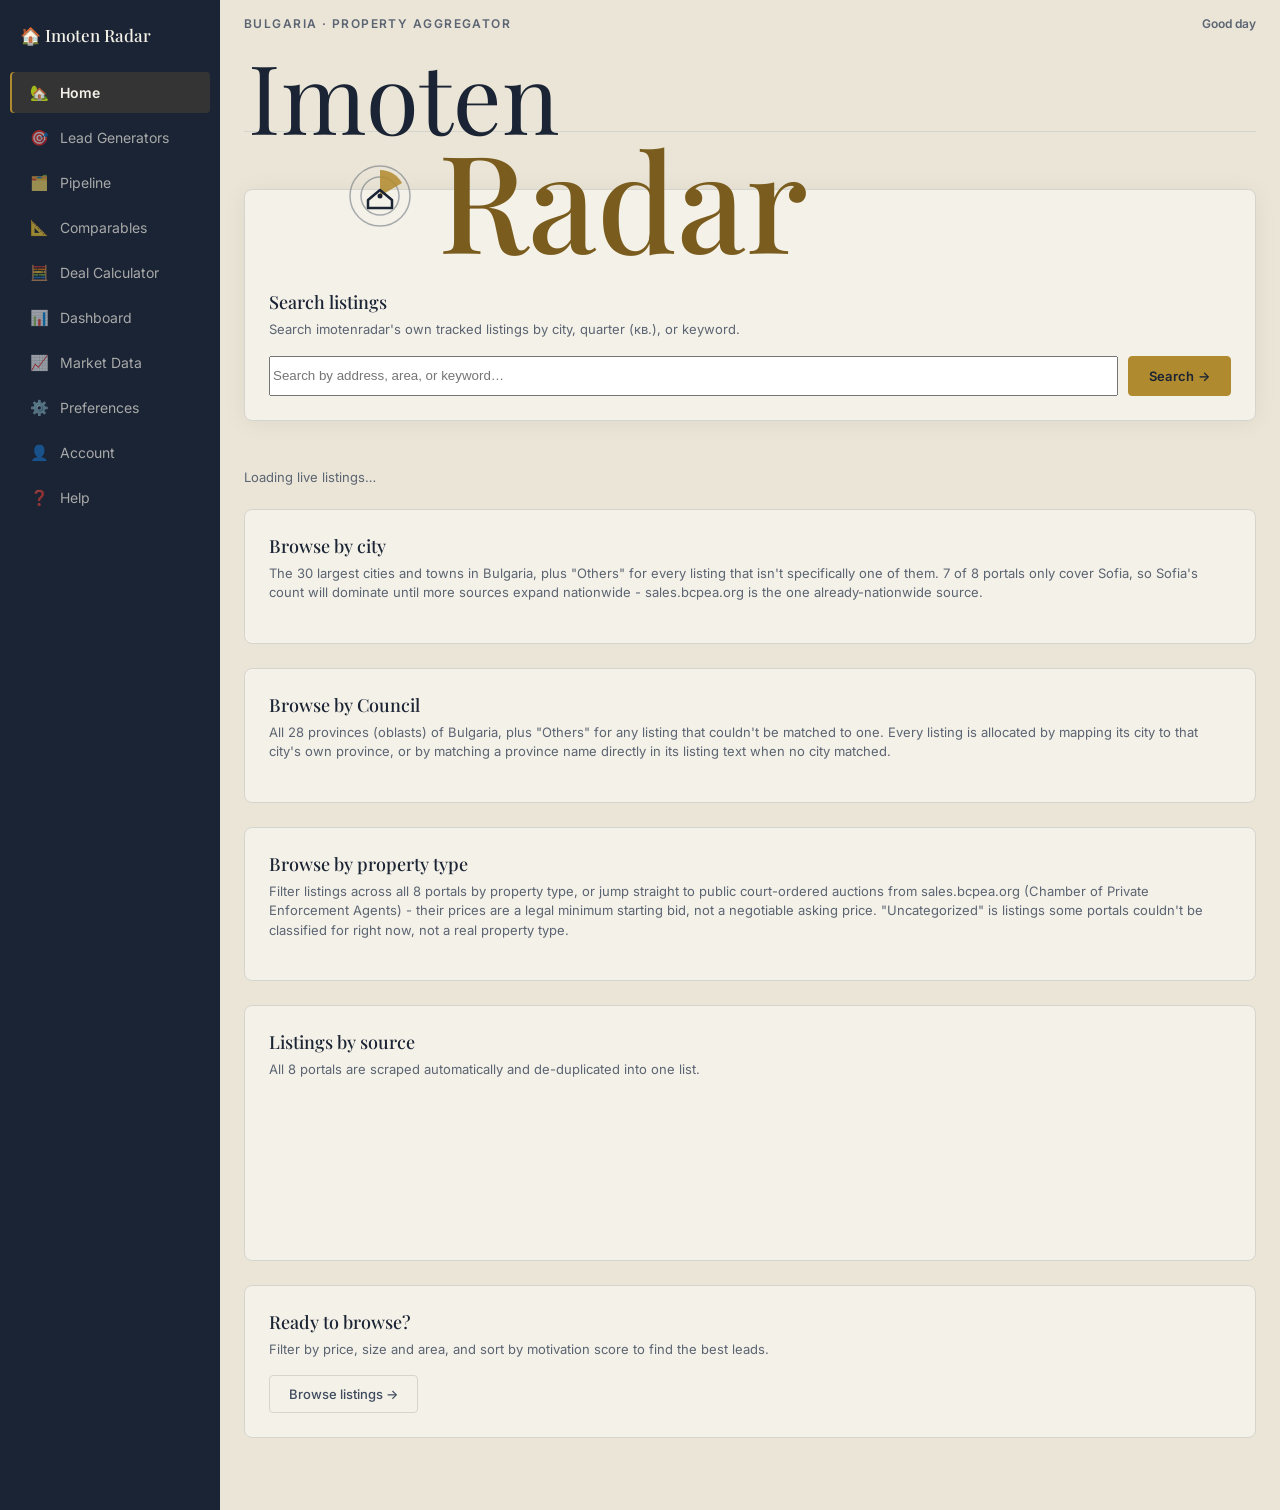
==== index.html @ 542b9d46 "Site build" ====
<!DOCTYPE html>
<html lang="en">
<head>
<meta charset="UTF-8" />
<meta name="viewport" content="width=device-width, initial-scale=1.0" />
<title>Imoten Radar</title>
<script src="https://cdnjs.cloudflare.com/ajax/libs/Chart.js/4.4.0/chart.umd.min.js"></script>
<script src="https://cdn.jsdelivr.net/npm/@supabase/supabase-js@2"></script>
<link rel="stylesheet" href="https://unpkg.com/leaflet@1.9.4/dist/leaflet.css" integrity="sha256-p4NxAoJBhIIN+hmNHrzRCf9tD/miZyoHS5obTRR9BMY=" crossorigin="" />
<script src="https://unpkg.com/leaflet@1.9.4/dist/leaflet.js" integrity="sha256-20nQCchB9co0qIjJZRGuk2/Z9VM+kNiyxNV1lvTlZBo=" crossorigin=""></script>
<link rel="stylesheet" href="https://unpkg.com/leaflet-draw@1.0.4/dist/leaflet.draw.css" />
<script src="https://unpkg.com/leaflet-draw@1.0.4/dist/leaflet.draw.js"></script>
<!-- Leaflet.markercluster (discovery & engagement batch, backlog item -
     national map marker clustering): loaded the same way as Leaflet/
     Leaflet.draw above (a plain CDN script tag, no bundler/npm), the
     existing pattern this codebase already uses for every third-party
     client library. Only the base MarkerCluster.css is pulled in, NOT
     MarkerCluster.Default.css - that stylesheet's default green/yellow/
     orange cluster-size color scale would violate design-guidelines.md's
     one-accent-color rule, so cluster icons are rendered entirely via a
     custom iconCreateFunction (see brassClusterIcon()) styled in brass
     instead, and the base stylesheet is only needed for spiderfy/
     positioning behavior, not any of its color classes. -->
<link rel="stylesheet" href="https://unpkg.com/leaflet.markercluster@1.5.3/dist/MarkerCluster.css" />
<script src="https://unpkg.com/leaflet.markercluster@1.5.3/dist/leaflet.markercluster.js"></script>
<link rel="preconnect" href="https://fonts.googleapis.com" />
<link rel="preconnect" href="https://fonts.gstatic.com" crossorigin />
<!-- Playfair Display (serif, headline/price accent) + Inter (sans, body/UI) -
     see docs/design-guidelines.md section 3. Both ship full Cyrillic glyph
     sets, a hard requirement for a Bulgarian-primary-language site. Loaded
     site-wide (harmless if unused elsewhere yet) but only actually applied
     within the listing detail view for now - see the scoping note on the
     "Listing detail page" CSS block below. -->
<link href="https://fonts.googleapis.com/css2?family=Playfair+Display:wght@400;500&family=Inter:wght@400;500;600&display=swap" rel="stylesheet" />
<!-- App styles are imported by the modules that own them (src/main.ts imports the global base/layout first). -->
  <script type="module" crossorigin src="/_vite/index-fy3JpR0I.js"></script>
  <link rel="stylesheet" crossorigin href="/_vite/index-iu1bSAzO.css">
</head>
<body>

<div class="app">

  <aside class="sidebar" id="appSidebar">
    <div class="sidebar-brand">🏠 Imoten Radar</div>
    <button class="nav-item active" data-section="home"><span class="icon">🏡</span> Home</button>
    <button class="nav-item" data-section="leadgen"><span class="icon">🎯</span> Lead Generators</button>
    <button class="nav-item" data-section="pipeline"><span class="icon">🗂️</span> Pipeline</button>
    <button class="nav-item" data-section="comparables"><span class="icon">📐</span> Comparables</button>
    <button class="nav-item" data-section="dealcalc"><span class="icon">🧮</span> Deal Calculator</button>
    <button class="nav-item" data-section="dashboard"><span class="icon">📊</span> Dashboard</button>
    <button class="nav-item" data-section="market"><span class="icon">📈</span> Market Data</button>
    <button class="nav-item" data-section="preferences"><span class="icon">⚙️</span> Preferences</button>
    <button class="nav-item" data-section="account"><span class="icon">👤</span> Account</button>
    <button class="nav-item" data-section="help"><span class="icon">❓</span> Help</button>
  </aside>
  <div class="sidebar-backdrop" id="sidebarBackdrop"></div>

  <div class="main">
    <header id="siteHeader" class="home-compact">
      <button class="sidebar-toggle" id="sidebarToggle" type="button" aria-label="Open menu" aria-expanded="false" aria-controls="appSidebar">
        <span class="sidebar-toggle-bars">
          <span class="sidebar-toggle-bar"></span>
          <span class="sidebar-toggle-bar"></span>
          <span class="sidebar-toggle-bar"></span>
        </span>
      </button>
      <div class="header-titles">
        <h1 id="greeting">🏠 Imoten Radar</h1>
        <p class="subtitle" id="subtitle">Loading live listings…</p>
      </div>
    </header>

    <div class="container">

      <!-- Home -->
      <section class="page active" id="section-home">
        <!-- "Split & Interlock" hero (docs/backlog.md item 67) - see the
             .home-hero CSS rules above for the full rationale. -->
        <div class="home-hero-top-row">
          <span class="home-hero-eyebrow">Bulgaria &middot; Property Aggregator</span>
          <span class="home-hero-eyebrow home-hero-greeting" id="homeHeroGreeting">Good day</span>
        </div>
        <div class="home-hero">
          <p class="home-hero-line1">Imoten</p>
          <div class="home-hero-sweep-rule"></div>
          <div class="home-hero-line2-row">
            <span class="home-hero-logo">
              <!-- Radar-sweep-plus-roofline logo mark, unchanged from the
                   concept: two concentric sweep rings, a brass sweep-arc
                   wedge, and an ink property-roof notch at center. Literal
                   hex (not var()) since SVG presentation attributes don't
                   reliably resolve CSS custom properties across browsers;
                   #5B6472/#B08A2E/#1B2434 match --taupe/--brass/--ink
                   exactly. -->
              <svg width="72" height="72" viewBox="0 0 72 72" fill="none" xmlns="http://www.w3.org/2000/svg" aria-hidden="true" focusable="false">
                <circle cx="36" cy="36" r="30" stroke="#5B6472" stroke-width="1.5" opacity="0.5" />
                <circle cx="36" cy="36" r="19" stroke="#5B6472" stroke-width="1.5" opacity="0.5" />
                <path d="M36 36 L36 10 A26 26 0 0 1 58 23 Z" fill="#B08A2E" opacity="0.85" />
                <path d="M24 40 L36 30 L48 40 L48 48 L24 48 Z" fill="none" stroke="#1B2434" stroke-width="2.5" stroke-linejoin="round" />
                <circle cx="36" cy="36" r="2.5" fill="#1B2434" />
              </svg>
            </span>
            <p class="home-hero-line2">Radar</p>
          </div>
        </div>
        <div class="card home-hero-search-card">
          <h2>Search listings</h2>
          <p class="card-sub">Search imotenradar's own tracked listings by city, quarter (кв.), or keyword.</p>
          <div class="home-search-row">
            <input type="text" id="homeSearchQuery" placeholder="Search by address, area, or keyword…" />
            <button class="cta-btn" id="homeSearchBtn">Search →</button>
          </div>
        </div>
        <div class="stat-row" id="homeStats"></div>
        <p class="home-hero-subtitle" id="homeHeroSubtitle">Loading live listings…</p>
        <div class="card" id="recentlyViewedCard" style="display:none;">
          <h2>Recently viewed</h2>
          <p class="card-sub">Jump back into a listing you already looked at, without re-searching.</p>
          <div class="recently-viewed-strip" id="recentlyViewedStrip"></div>
        </div>
        <div class="card">
          <h2>Browse by city</h2>
          <p class="card-sub">The 30 largest cities and towns in Bulgaria, plus "Others" for every listing that isn't specifically one of them. 7 of 8 portals only cover Sofia, so Sofia's count will dominate until more sources expand nationwide - sales.bcpea.org is the one already-nationwide source.</p>
          <div class="city-photo-grid" id="cityTabRow"></div>
        </div>
        <div class="card">
          <h2>Browse by Council</h2>
          <p class="card-sub">All 28 provinces (oblasts) of Bulgaria, plus "Others" for any listing that couldn't be matched to one. Every listing is allocated by mapping its city to that city's own province, or by matching a province name directly in its listing text when no city matched.</p>
          <div class="city-photo-grid" id="oblastTabRow"></div>
        </div>
        <div class="card">
          <h2>Browse by property type</h2>
          <p class="card-sub">Filter listings across all 8 portals by property type, or jump straight to public court-ordered auctions from sales.bcpea.org (Chamber of Private Enforcement Agents) - their prices are a legal minimum starting bid, not a negotiable asking price. "Uncategorized" is listings some portals couldn't be classified for right now, not a real property type.</p>
          <div class="type-filter-grid" id="typeFilterGrid"></div>
        </div>
        <div class="card">
          <h2>Listings by source</h2>
          <p class="card-sub">All 8 portals are scraped automatically and de-duplicated into one list.</p>
          <div id="homeChartWrap"><canvas id="homeChart"></canvas></div>
          <div class="portal-chip-row" id="portalList"></div>
        </div>
        <div class="card">
          <h2>Ready to browse?</h2>
          <p class="card-sub">Filter by price, size and area, and sort by motivation score to find the best leads.</p>
          <button class="cta-btn-secondary" id="goToLeadsBtn">Browse listings →</button>
        </div>
      </section>

      <!-- Lead Generators gallery -->
      <section class="page" id="section-leadgen">
        <div class="leadgen-toolbar">
          <p class="leadgen-count" id="leadgenCount"></p>
          <div class="leadgen-toolbar-controls">
            <div class="leadgen-saletype-tabs" id="leadgenSaleTypeTabs">
              <button type="button" class="leadgen-saletype-tab-btn active" data-saletype="all">All</button>
              <button type="button" class="leadgen-saletype-tab-btn" data-saletype="sale">For Sale</button>
              <button type="button" class="leadgen-saletype-tab-btn" data-saletype="rent">To Rent</button>
              <button type="button" class="leadgen-saletype-tab-btn" data-saletype="both">For Sale &amp; To Rent</button>
            </div>
            <select id="leadgenSortBy">
              <option value="matches-desc">Sort: Most matches</option>
              <option value="new-desc">Sort: Most new leads</option>
              <option value="created-desc">Sort: Recently created</option>
              <option value="name-asc">Sort: Name A-Z</option>
            </select>
          </div>
        </div>
        <div class="leadgen-grid" id="leadgenGrid"></div>
      </section>

      <!-- Lead Generator results (browse-all or a specific generator's leads) -->
      <section class="page" id="section-leads">
        <div class="leadgen-banner" id="leadgenBanner" style="display:none;">
          <span>Showing leads for <strong id="leadgenBannerName"></strong><span id="leadgenBannerExtra"></span></span>
          <button id="leadgenBannerClearBtn">✕ Clear, show all listings</button>
        </div>
        <div class="leadgen-banner" id="typeFilterBanner" style="display:none;">
          <span>Showing <strong id="typeFilterBannerName"></strong></span>
          <button id="typeFilterBannerClearBtn">✕ Clear, show all listings</button>
        </div>
        <div class="leadgen-banner" id="cityFilterBanner" style="display:none;">
          <span>Showing <strong id="cityFilterBannerName"></strong></span>
          <button id="cityFilterBannerClearBtn">✕ Clear, show all listings</button>
        </div>
        <div class="leadgen-banner" id="oblastFilterBanner" style="display:none;">
          <span>Showing <strong id="oblastFilterBannerName"></strong></span>
          <button id="oblastFilterBannerClearBtn">✕ Clear, show all listings</button>
        </div>
        <!-- Sentinel for initLeadsFilterToggle()'s IntersectionObserver -
             see that function's own comment for why this replaced a plain
             getBoundingClientRect().top<=0 scroll check. Zero-height, purely
             a scroll-position marker, not a layout element. -->
        <div id="leadsFilterStickySentinel" style="height:1px;"></div>
        <div class="card leads-filter-card" id="leadsFilterCard">
          <a href="#" id="backToLeadgenLink" style="display:block; margin-bottom:12px; font-size:13px; color:var(--brass-deep); text-decoration:none;">← Back to Lead Generators</a>
          <div class="leads-filter-header">
            <div class="search-row">
              <input type="text" id="searchQuery" placeholder="Search by address, area, or keyword…" />
            </div>
            <!-- Sticky filter bar (docs/backlog.md item 49) - once this card
                 pins to the top of the viewport on scroll (see the
                 position:sticky rule below), the full 10-field grid would
                 otherwise dominate the screen, especially at phone widths.
                 This toggle collapses it to just the search box + this
                 button - a "condensed version" of the same panel, not a
                 second copy of it, so every field keeps its live value
                 either way (collapsing only hides #leadsFiltersPanel, never
                 clears or duplicates its inputs). Always starts fully
                 expanded on load, regardless of viewport width - it only
                 condenses once scroll makes the card stick to the top of
                 the viewport (and re-expands once it un-sticks); see the
                 initLeadsFilterToggle() call near the other init code. -->
            <button type="button" class="leads-filter-toggle" id="leadsFilterToggle" aria-expanded="true" aria-controls="leadsFiltersPanel">
              <span>Filters</span>
              <span class="leads-filter-toggle-count" id="leadsFilterActiveCount" style="display:none;"></span>
              <span class="leads-filter-toggle-chevron">▾</span>
            </button>
          </div>
          <div class="filters" id="leadsFiltersPanel">
            <div>
              <label>Min price (€)</label>
              <input type="number" id="minPrice" placeholder="0" />
            </div>
            <div>
              <label>Max price (€)</label>
              <input type="number" id="maxPrice" placeholder="No limit" />
            </div>
            <div>
              <label>Min size (m²)</label>
              <input type="number" id="minSqm" placeholder="0" />
            </div>
            <div>
              <label>Max size (m²)</label>
              <input type="number" id="maxSqm" placeholder="No limit" />
            </div>
            <div>
              <label>City</label>
              <select id="cityFilter"><option value="">All cities</option></select>
            </div>
            <div>
              <label id="areaFilterLabel">Area</label>
              <div id="areaFilter"></div>
            </div>
            <div>
              <label>Rooms</label>
              <select id="roomsFilter">
                <option value="">Any</option>
                <option value="1">1 (studio)</option>
                <option value="2">2</option>
                <option value="3">3</option>
                <option value="4">4</option>
                <option value="5">5+</option>
                <option value="2+">2 or more</option>
                <option value="3+">3 or more</option>
                <option value="4+">4 or more</option>
              </select>
            </div>
            <div>
              <label>Min days on market</label>
              <input type="number" id="minDaysOnMarket" placeholder="0" />
            </div>
            <div>
              <label>Min times reduced</label>
              <input type="number" id="minTimesReduced" placeholder="0" />
            </div>
            <div>
              <label>Status</label>
              <label class="filter-checkbox-row">
                <input type="checkbox" id="excludeSold" checked style="width:auto;" />
                Exclude sold
              </label>
            </div>
            <div>
              <label>Sort by</label>
              <select id="sortBy">
                <option value="price-asc">Price (low to high)</option>
                <option value="price-desc">Price (high to low)</option>
                <option value="size-desc">Size (large to small)</option>
                <option value="size-asc">Size (small to large)</option>
                <option value="persqm-asc">Price/m² (low to high)</option>
                <option value="reduction-desc">Biggest price cut</option>
                <option value="recent-drop-desc">Most recently reduced</option>
                <option value="drops-desc">Most price drops</option>
                <option value="vsavg-asc">Most below area average</option>
                <option value="score-desc">Motivation score</option>
                <!-- Formerly a standalone "Only with photos" checkbox cell -
                     per explicit user request (asked twice), folded into
                     Sort By instead of living as a separate filter. Chosen
                     value is appended last, not inserted earlier in the
                     list, so the <select>'s implicit default (the first
                     option, "price-asc") is unchanged for everyone who
                     never touches this field. -->
                <option value="photos-first">Only listings with photos</option>
              </select>
            </div>
          </div>
          <!-- Saved filter presets (discovery & engagement batch) - a
               lighter-weight sibling to Lead Generators: no alert/tracking
               config, just "save this exact filter combination under a
               name, reload it with one click." Deliberately its own row,
               its own localStorage key (filterPresets), and no shared UI
               with the Lead Generator gallery/modal above, so the two
               features stay clearly distinct rather than looking like two
               entry points into the same thing. -->
          <div class="filter-presets" id="filterPresetsBar">
            <div class="filter-presets-row">
              <span class="filter-presets-label">Saved filters</span>
              <div class="filter-presets-list" id="filterPresetsList"></div>
              <button type="button" class="filter-presets-save-btn" id="savePresetBtn">＋ Save current filters</button>
            </div>
            <div class="filter-presets-form" id="filterPresetsForm" style="display:none;">
              <input type="text" id="filterPresetNameInput" placeholder="Name this filter combination…" maxlength="60" />
              <button type="button" class="filter-presets-confirm-btn" id="filterPresetConfirmBtn">Save</button>
              <button type="button" class="filter-presets-cancel-btn" id="filterPresetCancelBtn">Cancel</button>
            </div>
          </div>
          <div class="leads-toolbar">
            <span class="leads-toolbar-note" id="exportCsvNote"></span>
            <button class="detail-secondary-btn" id="exportCsvBtn" type="button" title="Downloads the currently filtered and sorted listings as a CSV file">⬇ Export CSV</button>
          </div>
        </div>

        <p class="count" id="count"></p>
        <p class="count-caveat" id="countCaveat" style="display:none;"></p>
        <div class="pagination" id="paginationTop" style="display:none;"></div>
        <div class="grid" id="grid"></div>
        <div class="empty" id="empty" style="display:none;"></div>
        <div class="pagination" id="paginationBottom" style="display:none;"></div>
      </section>

      <!-- Deal Pipeline (kanban) -->
      <section class="page" id="section-pipeline">
        <div class="pl-card">
          <div class="pl-header-row">
            <div>
              <h2 class="pl-h2">Deal Pipeline</h2>
              <p class="pl-sub">Track promising leads from first look to closed deal. Add a listing here from its detail page, or the <span class="pl-icon-inline">＋</span> button on any listing card.</p>
            </div>
            <button type="button" class="pl-secondary-btn" id="plConfigBtn">⚙ Manage stages &amp; tags</button>
          </div>

          <div class="pl-stage-tabs" id="plStageTabs"></div>

          <div class="pl-toolbar">
            <input type="text" id="plSearch" class="pl-search" placeholder="Search by address or title…" />
            <select id="plTagFilter"><option value="">All tags</option></select>
            <select id="plGenFilter"><option value="">All lead generators</option></select>
            <div class="pl-view-toggle" id="plViewToggle">
              <button type="button" class="pl-view-btn active" data-view="card">Card</button>
              <button type="button" class="pl-view-btn" data-view="table">Table</button>
              <button type="button" class="pl-view-btn" data-view="map">Map</button>
              <button type="button" class="pl-view-btn" id="plExportBtn">⬇ Export</button>
            </div>
          </div>
          <p class="pl-hint">Filtering by agent isn't available yet - no scraped listing includes an agent/agency name or contact field today (same gap flagged for the listing detail page's Agent panel).</p>

          <div id="plCardView" class="pl-card-grid"></div>
          <div id="plTableView" class="pl-table-wrap" style="display:none;"></div>
          <div id="plMapView" class="pl-map" style="display:none;"></div>
          <div class="empty" id="plEmpty" style="display:none;">
            <div class="empty-state">
              <div class="empty-state-icon"><svg width="22" height="22" viewBox="0 0 24 24" fill="none" stroke="currentColor" stroke-width="1.6" stroke-linecap="round" stroke-linejoin="round"><circle cx="10.5" cy="10.5" r="6.5"></circle><line x1="15.3" y1="15.3" x2="20.5" y2="20.5"></line></svg></div>
              <p class="empty-state-title">No deals in the pipeline yet</p>
              <p class="empty-state-message">Open any listing and click "+ Add to Pipeline", or use the ＋ button on a listing card.</p>
            </div>
          </div>
        </div>
      </section>

      <!-- Comparables (standalone, top-level nav - docs/property-filter-spec.md
           section 4). City/quarter + radius-in-km search, the direct
           substitute for Property Filter's UK-postcode-radius search (no
           BG equivalent to a postcode's precise sector/district hierarchy -
           see docs/backlog.md item 11). Independent of any single listing -
           the per-listing pre-scoped version lives on the listing detail
           page's own Comparables tab (spec section 5), which reuses the
           same findComparables() logic this page's search also calls. -->
      <section class="page" id="section-comparables">
        <div class="pl-card">
          <div class="pl-header-row">
            <div>
              <h2 class="pl-h2">Comparables</h2>
              <p class="pl-sub">Search imotenradar's own tracked listings by city and quarter (кв.), with an optional radius to widen the search to nearby areas too - the Bulgarian substitute for a UK postcode-radius search.</p>
            </div>
          </div>

          <div class="cmp-filter-rows">
            <div class="cmp-filter-row">
              <div class="cmp-field">
                <label>City</label>
                <select id="cmpCity"><option value="">All cities</option></select>
              </div>
              <div class="cmp-field">
                <label>Quarter / area (кв.)</label>
                <select id="cmpArea"><option value="">Any area</option></select>
              </div>
              <div class="cmp-field">
                <label title="Radius beyond that area (km)">Radius (km)</label>
                <input type="number" id="cmpRadiusKm" min="0" max="15" step="0.5" value="0" />
              </div>
              <div class="cmp-field">
                <label>Sort by</label>
                <select id="cmpSort"><option value="distance">Distance (nearest first)</option></select>
              </div>
            </div>
            <div class="cmp-filter-row">
              <div class="cmp-field">
                <label>Property type</label>
                <select id="cmpType"><option value="">Any type</option></select>
              </div>
              <div class="cmp-field">
                <label>Bedrooms</label>
                <select id="cmpRooms">
                  <option value="">Any</option>
                  <option value="1">1 (studio)</option>
                  <option value="2">2</option>
                  <option value="3">3</option>
                  <option value="4">4</option>
                  <option value="5">5+</option>
                </select>
              </div>
              <div class="cmp-field">
                <label>Min price (€)</label>
                <input type="number" id="cmpMinPrice" placeholder="0" />
              </div>
              <div class="cmp-field">
                <label>Max price (€)</label>
                <input type="number" id="cmpMaxPrice" placeholder="No limit" />
              </div>
              <div class="cmp-field">
                <label>Min size (m²)</label>
                <input type="number" id="cmpMinSqm" placeholder="0" />
              </div>
              <div class="cmp-field">
                <label>Max size (m²)</label>
                <input type="number" id="cmpMaxSqm" placeholder="No limit" />
              </div>
            </div>
            <div class="cmp-filter-row">
              <div class="cmp-field">
                <label>Status</label>
                <select id="cmpStatus">
                  <option value="available">Available</option>
                  <option value="removed">Removed</option>
                  <option value="any">Available + removed</option>
                </select>
              </div>
              <div class="cmp-field">
                <label>Min days on market</label>
                <input type="number" id="cmpMinDays" min="0" placeholder="0" />
              </div>
              <div class="cmp-field">
                <label>Min price reductions</label>
                <input type="number" id="cmpMinReduced" min="0" placeholder="0" />
              </div>
              <div class="cmp-field">
                <label>Build type</label>
                <select id="cmpBuildType">
                  <option value="any">Any</option>
                  <option value="new">New build</option>
                  <option value="existing">Existing</option>
                </select>
              </div>
            </div>
          </div>
          <p class="cmp-note">Bedroom count isn't a scraped field on any portal - it's read from each listing's own title text (e.g. "2-стаен"), so a listing whose title doesn't state it won't match a specific bedroom filter. Leave it on "Any" to include those too. "Removed" means no longer listed on any portal; there is no STC or last-sold data for Bulgaria. "New build" is read from the title too (e.g. "ново строителство", "акт 16"), so a listing that only says so in its description counts as existing.</p>
          <div class="cmp-search-row">
            <button type="button" class="brass-btn" id="cmpSearchBtn">Search →</button>
          </div>

          <div id="cmpResultsWrap" style="display:none;">
            <div class="cmp-summary-bar" id="cmpSummaryBar"></div>
            <div class="pl-toolbar">
              <p class="pl-sub" id="cmpCountLine" style="margin:0;"></p>
              <div class="pl-view-toggle" id="cmpViewToggle">
                <button type="button" class="pl-view-btn active" data-cmp-view="card">Card</button>
                <button type="button" class="pl-view-btn" data-cmp-view="table">Table</button>
                <button type="button" class="pl-view-btn" data-cmp-view="map">Map</button>
                <button type="button" class="pl-view-btn" id="cmpExportBtn">⬇ Export</button>
              </div>
            </div>
            <div id="cmpCardView" class="pl-card-grid"></div>
            <div id="cmpTableView" class="pl-table-wrap" style="display:none;"></div>
            <div id="cmpMapView" class="pl-map" style="display:none;"></div>
          </div>
          <div class="cmp-empty-state" id="cmpEmptyState">
            <div class="empty-state">
              <div class="empty-state-icon"><svg width="22" height="22" viewBox="0 0 24 24" fill="none" stroke="currentColor" stroke-width="1.6" stroke-linecap="round" stroke-linejoin="round"><circle cx="10.5" cy="10.5" r="6.5"></circle><line x1="15.3" y1="15.3" x2="20.5" y2="20.5"></line></svg></div>
              <p class="empty-state-title">Search for comparables</p>
              <p class="empty-state-message">Pick a city (and, optionally, a quarter), then run a search to see comparable listings.</p>
            </div>
          </div>
        </div>
      </section>

      <!-- Deal Calculator (docs/backlog.md item 18; docs/property-filter-
           spec.md section 8; docs/deal-calculator-formulas.md). MVP scope:
           the overall mechanism (pick a strategy -> strategy-specific form ->
           save as a reusable template or link to a listing) proven with two
           fully-computed strategies, BTL (extends the shipped Stress Test -
           see computeBtlStressTest()/BTL_DEFAULTS above) and FLIP. The other
           7 non-dropped strategies (BRRR, BTSA, BRSAR, R2R, R2SA,
           COM2RESI-TOSELL, Assisted Sale) show as "Coming soon" in the
           strategy picker rather than half-built - see docs/backlog.md for
           the deferred follow-up. PLO and Title Split are absent entirely,
           not even as placeholders (PLO needs BG legal confirmation no
           formula exists for yet; Title Split is a confirmed drop - BG's
           condominium ownership regime has no equivalent problem to solve). -->
      <section class="page" id="section-dealcalc">
        <div class="pl-card">
          <div class="pl-header-row">
            <div>
              <h2 class="pl-h2">Deal Calculator</h2>
              <p class="pl-sub">Model an investment strategy — save it as a reusable template, or link it to a specific listing from that listing's own "Deal Calculator" tab.</p>
            </div>
            <button type="button" class="brass-btn" id="dcNewTemplateBtn">+ New Calculation</button>
          </div>
          <p class="dc-disclaimer">Figures are guidance only, not financial or legal advice. Bulgarian tax, fee, and mortgage-rate defaults below are best-available research estimates (see <code>docs/deal-calculator-formulas.md</code>), not a live feed — a lawyer, accountant, or mortgage broker should confirm the real figures before you act on a saved calculation.</p>

          <p class="dc-section-subhead">My Templates</p>
          <div class="dc-template-grid" id="dcMyTemplatesGrid"></div>
          <p class="dc-empty-state" id="dcMyTemplatesEmpty">No reusable templates yet — click "+ New Calculation" to build one.</p>

          <p class="dc-section-subhead">Linked to Properties</p>
          <div class="dc-template-grid" id="dcLinkedTemplatesGrid"></div>
          <p class="dc-empty-state" id="dcLinkedTemplatesEmpty">No calculations linked to a specific listing yet — open a listing and use its "Deal Calculator" tab.</p>
        </div>
      </section>

      <!-- Dashboard -->
      <section class="page" id="section-dashboard">
        <div class="pl-card" id="startHereCard">
          <div class="pl-header-row">
            <h2 class="pl-h2">Start Here</h2>
            <button type="button" class="pl-text-link" id="startHereDismissBtn">Hide this checklist</button>
          </div>
          <ul class="start-here-list" id="startHereList"></ul>
        </div>
        <!-- "What's changed" digest (discovery & engagement batch) - diffs
             the current state of every saved/pipelined listing plus each
             Lead Generator's own fresh-match count against a snapshot taken
             the last time this Dashboard was actually visited (see
             markDashboardVisited()/computeDashboardDigest() in JS), so a
             returning user sees what moved while they were away without
             having to re-check each listing/generator individually. -->
        <div class="card" id="dashboardDigestCard">
          <h2>What's changed</h2>
          <p class="card-sub" id="dashboardDigestSub">Since your last visit to this Dashboard.</p>
          <div id="dashboardDigestBody"></div>
        </div>
        <div class="pl-card">
          <div class="pl-header-row">
            <h2 class="pl-h2">Lead Generators</h2>
            <button type="button" class="pl-text-link" id="dashLeadgenViewAllBtn">View all →</button>
          </div>
          <p class="pl-sub">New motivated sellers to look at.</p>
          <div id="dashLeadgenInbox"></div>
        </div>
        <div class="pl-card">
          <div class="pl-header-row">
            <h2 class="pl-h2">Pipeline Actions</h2>
            <button type="button" class="pl-text-link" id="dashPipelineViewAllBtn">Open Pipeline →</button>
          </div>
          <p class="pl-sub" id="dashPipelineSummary"></p>
          <div id="dashPipelineActions"></div>
        </div>
        <div class="card">
          <h2>🔔 Reminders</h2>
          <p class="card-sub">Dates and notes you've set on listings — set one from any listing's detail page. Stored only in this browser, so they won't follow you to a different device.</p>
          <div id="dashboardRemindersList"></div>
          <p class="reminders-empty" id="dashboardRemindersEmpty" style="display:none;">No reminders set yet.</p>
        </div>
        <div class="card">
          <h2>🔖 Saved listings</h2>
          <p class="card-sub">Listings you've saved — click ☆ on any listing to add it. Stored only in this browser.</p>
          <div class="filters" style="margin-bottom:12px; max-width:260px;">
            <div>
              <label>Sort by</label>
              <select id="savedSortBy">
                <option value="price-asc">Price (low to high)</option>
                <option value="price-desc">Price (high to low)</option>
                <option value="size-desc">Size (large to small)</option>
                <option value="size-asc">Size (small to large)</option>
                <option value="persqm-asc">Price/m² (low to high)</option>
                <option value="reduction-desc">Biggest price cut</option>
                <option value="recent-drop-desc">Most recently reduced</option>
                <option value="drops-desc">Most price drops</option>
                <option value="vsavg-asc">Most below area average</option>
                <option value="score-desc">Motivation score</option>
              </select>
            </div>
          </div>
          <div class="grid" id="savedGrid"></div>
          <div class="empty" id="savedEmpty" style="display:none;">
            <div class="empty-state">
              <div class="empty-state-icon"><svg width="22" height="22" viewBox="0 0 24 24" fill="none" stroke="currentColor" stroke-width="1.6" stroke-linecap="round" stroke-linejoin="round"><circle cx="10.5" cy="10.5" r="6.5"></circle><line x1="15.3" y1="15.3" x2="20.5" y2="20.5"></line></svg></div>
              <p class="empty-state-title">No saved listings yet</p>
              <p class="empty-state-message">Click the ☆ on any listing to save it here for quick access later.</p>
            </div>
          </div>
        </div>
        <div class="card">
          <h2>🔥 Hottest deals right now</h2>
          <p class="card-sub">Top 6 listings by motivation score (price drops + days on market).</p>
          <div class="grid" id="hotGrid"></div>
        </div>
        <div class="card">
          <h2>Ready for more?</h2>
          <button class="cta-btn" id="goToLeadsBtn2">View all leads →</button>
        </div>
      </section>

      <!-- Market Data -->
      <section class="page" id="section-market">
        <div class="card market-card">
          <div class="market-stat">
            <p class="label">Bulgaria HPI, year-on-year</p>
            <p class="value up">+12.6%</p>
          </div>
          <div class="market-stat">
            <p class="label">Sofia avg. asking price</p>
            <p class="value">~€2,500/m²</p>
          </div>
          <div class="market-stat">
            <p class="label">Sofia, year-on-year</p>
            <p class="value up">+18%</p>
          </div>
          <p class="market-source">
            Official Bulgaria-wide figure: National Statistical Institute, Q4 2025 House Price Index (registered sale prices).
            Sofia asking-price figures: Bulgarian Properties market report, Feb 2026.
            This card is updated manually, not live — verify current figures at
            <a href="https://www.nsi.bg/en/statistical-data/98" target="_blank" rel="noreferrer">nsi.bg</a>.
          </p>
        </div>
        <div class="pl-card">
          <div class="pl-header-row">
            <div>
              <h2 class="pl-h2">Market Data</h2>
              <p class="pl-sub">Portfolio-level aggregates across every area imotenradar tracks - the same per-area aggregation the listing detail page's Area Data tab already computes, applied here across every area at once rather than one listing's own area. Built entirely from imotenradar's own scraped listing history (price, status, days on market) - no new data source.</p>
            </div>
          </div>

          <div class="cmp-filters" style="margin-bottom:0;">
            <div class="cmp-field">
              <label>City</label>
              <select id="marketCity"><option value="">All cities (nationwide, by city)</option></select>
            </div>
            <div class="cmp-field">
              <label>Property type</label>
              <select id="marketType"><option value="">Any type</option></select>
            </div>
          </div>

          <div class="market-tabs" id="marketTabs">
            <button type="button" class="market-tab-btn active" data-market-tab="performance">Area Performance</button>
            <button type="button" class="market-tab-btn" data-market-tab="heatmap">Strategy Heat Map</button>
            <button type="button" class="market-tab-btn" data-market-tab="livemap">Market Live Map</button>
            <button type="button" class="market-tab-btn" data-market-tab="evolution">Adverts Evolution</button>
          </div>

          <div class="market-tab-content active" data-market-tab-content="performance" id="marketPerformanceTab"></div>
          <div class="market-tab-content" data-market-tab-content="heatmap" id="marketHeatmapTab"></div>
          <div class="market-tab-content" data-market-tab-content="livemap" id="marketLivemapTab"></div>
          <div class="market-tab-content" data-market-tab-content="evolution" id="marketEvolutionTab"></div>
        </div>

        <div class="market-gap-note">
          <strong>Not built here: Agent Properties tile.</strong> This would list every property tracked from a given real-estate agent/agency, but no agent/agency name, phone, or contact field is scraped anywhere in imotenradar's data today (checked the full field union across all 8 <code>data/leads_*.json</code> files - confirmed absent, same gap backlog item 9's listing-detail Agent panel already flagged and left unbuilt). Needs new scraper work before this tile can show anything real.
        </div>
      </section>

      <!-- Preferences (docs/property-filter-spec.md section 9; docs/backlog.md
           item 19) - small settings screens backing already-shipped features.
           Only the sub-tabs whose parent feature is actually shipped and not
           parked are built here (Letters and Deal Calculator Templates are
           explicitly excluded - see docs/backlog.md item 19's own scoping
           note). Same no-login, this-browser-only localStorage pattern as
           Saved listings/Lead Generators/Pipeline - see PREFERENCES_KEY. -->
      <section class="page" id="section-preferences">
        <div class="pl-card">
          <div class="pl-header-row">
            <div>
              <h2 class="pl-h2">Preferences</h2>
              <p class="pl-sub">Settings that configure how the features above behave. Stored only in this browser (no login, no account) - the same local-only pattern as Saved listings, Lead Generators, and the Pipeline. Clearing your browser data resets everything here back to its default.</p>
            </div>
          </div>

          <div class="pref-tabs" id="prefTabs">
            <button type="button" class="pref-tab-btn active" data-pref-tab="display">Display</button>
            <button type="button" class="pref-tab-btn" data-pref-tab="results">Search Results</button>
            <button type="button" class="pref-tab-btn" data-pref-tab="leadgen">Lead Generator</button>
            <button type="button" class="pref-tab-btn" data-pref-tab="pipeline">Pipeline</button>
            <button type="button" class="pref-tab-btn" data-pref-tab="notifications">Notifications</button>
            <button type="button" class="pref-tab-btn" data-pref-tab="dealstacker">Deal Stacker</button>
            <button type="button" class="pref-tab-btn" data-pref-tab="calendar">Calendar</button>
          </div>

          <div class="pref-tab-content active" data-pref-tab-content="display">
            <p class="pl-sub" style="margin-top:16px;">Bulgaria already uses metric units natively (m², km) for surface area and distance, so imotenradar doesn't need the mile/km or ft²/m² unit toggle Property Filter's UK build has to support - one less setting to carry.</p>
            <div class="modal-field">
              <label>Listing card density</label>
              <div class="pref-density-options">
                <label class="pref-density-option"><input type="radio" name="prefDensity" value="comfortable" /> Comfortable <span class="pref-density-hint">Fewer, larger cards per row</span></label>
                <label class="pref-density-option"><input type="radio" name="prefDensity" value="standard" /> Standard <span class="pref-density-hint">The default layout</span></label>
                <label class="pref-density-option"><input type="radio" name="prefDensity" value="compact" /> Compact <span class="pref-density-hint">More cards per row, less whitespace</span></label>
              </div>
              <p class="modal-hint">Applies to the main results grid, Saved listings, and Hottest deals. Card content is unchanged - only how many fit per row.</p>
            </div>
            <!-- Price currency (docs/backlog.md item 51) - Bulgaria adopted
                 the euro on 2026-01-01 (the lev stopped being legal tender a
                 month later), and every price in this app is already stored
                 as price_eur - see BGN_PER_EUR/formatMoney() above. This is
                 a display-only conversion at the fixed peg rate, not a data
                 model change: nothing is re-stored, re-fetched, or sent
                 anywhere differently depending on this setting. -->
            <div class="modal-field" style="margin-top:20px;">
              <label>Price currency</label>
              <div class="pref-density-options">
                <label class="pref-density-option"><input type="radio" name="prefCurrency" value="eur" /> EUR only <span class="pref-density-hint">The default - matches every price as tracked</span></label>
                <label class="pref-density-option"><input type="radio" name="prefCurrency" value="bgn" /> BGN only <span class="pref-density-hint">Converted at the fixed euro-adoption peg</span></label>
                <label class="pref-density-option"><input type="radio" name="prefCurrency" value="both" /> Both <span class="pref-density-hint">e.g. €150,000 (293,375 лв.)</span></label>
              </div>
              <p class="modal-hint">Purely cosmetic - a fixed 1.95583 BGN = 1 EUR conversion applied for display only, everywhere a price is shown (results grid, listing detail, Pipeline, Comparables, Market Data). imotenradar's own data is unaffected either way.</p>
            </div>
          </div>

          <div class="pref-tab-content" data-pref-tab-content="results">
            <p class="pl-sub" style="margin-top:16px;">Tune the 🔥 Hot / Warm motivation-score cutoffs used on badges across the site (results grid, Home, Dashboard, listing detail). See Help &gt; Motivation score for how the underlying 0–100 score is computed - these two fields only move the badge thresholds, not the formula itself.</p>
            <div class="modal-field-row">
              <div class="modal-field">
                <label>🔥 Hot deal threshold (score ≥)</label>
                <input type="number" id="prefHotThreshold" min="0" max="100" />
              </div>
              <div class="modal-field">
                <label>Warm threshold (score ≥)</label>
                <input type="number" id="prefWarmThreshold" min="0" max="100" />
              </div>
            </div>
            <p class="modal-hint">Warm is always kept below Hot - raising Warm above (or to) your Hot value will pull it back down automatically. Default: Hot ≥40, Warm ≥15, recalibrated against imotenradar's real score distribution (see Help).</p>
            <button type="button" class="pl-secondary-btn" id="prefResetThresholds" style="margin-top:8px;">Reset to defaults</button>
          </div>

          <div class="pref-tab-content" data-pref-tab-content="leadgen">
            <p class="pl-sub" style="margin-top:16px;">Defaults applied every time you open "Add New Lead Generator" - nothing here affects generators you've already saved.</p>
            <div class="modal-field">
              <label>Default sort for the Lead Generators list</label>
              <select id="prefLgSort">
                <option value="matches-desc">Sort: Most matches</option>
                <option value="new-desc">Sort: Most new leads</option>
                <option value="created-desc">Sort: Recently created</option>
                <option value="name-asc">Sort: Name A-Z</option>
              </select>
            </div>
            <div class="modal-field-row">
              <div class="modal-field">
                <label>Default city</label>
                <input type="text" id="prefLgCity" placeholder="e.g. Sofia" />
              </div>
              <div class="modal-field">
                <label>Default radius (Point + radius mode, meters)</label>
                <input type="number" id="prefLgRadius" min="50" step="50" />
              </div>
            </div>
            <div class="modal-field">
              <label>Default sale type</label>
              <div class="pill-toggle-row">
                <button type="button" class="pref-saletype-btn" data-saletype="sale">For Sale</button>
                <button type="button" class="pref-saletype-btn" data-saletype="rent">To Rent</button>
                <button type="button" class="pref-saletype-btn" data-saletype="both">Both</button>
              </div>
              <p class="modal-hint">imotenradar doesn't scrape rental listings yet, so "To Rent"/"Both" generators won't have real matches until that changes (see Help) - kept here so the default is ready when it does.</p>
            </div>
          </div>

          <div class="pref-tab-content" data-pref-tab-content="pipeline">
            <p class="pl-sub" style="margin-top:16px;">Pipeline stages and tags are already fully user-configurable (arbitrary length, your own names/icons/colors) directly from the Pipeline board - this is the same "Manage stages &amp; tags" screen, surfaced here too since it's a genuine Preferences-level setting.</p>
            <button type="button" class="brass-btn" id="prefOpenPipelineConfig">Manage stages &amp; tags</button>
          </div>

          <div class="pref-tab-content" data-pref-tab-content="notifications">
            <p class="pl-sub" style="margin-top:16px;">imotenradar has no login and no backend notification service (no email, no push, no server-side scheduled jobs reading your data) - everything here is an in-app-only signal computed live in your browser each time a page renders. The one such mechanism today is the orange "N new" badge on Lead Generator cards, driven by <code>lastCheckedAt</code> (set whenever you click "Check Leads") against each match's first-seen date.</p>
            <div class="modal-field">
              <label class="checkbox-item" style="font-size:14px;">
                <input type="checkbox" id="prefShowNewBadges" />
                Show "N new" badges on Lead Generator cards and the Home dashboard inbox
              </label>
              <p class="modal-hint">Turning this off still tracks new matches internally (nothing is lost) - it just hides the badge if you'd rather check manually. The green "N matches" total badge always stays visible either way.</p>
            </div>
          </div>

          <div class="pref-tab-content" data-pref-tab-content="dealstacker">
            <p class="pl-sub" style="margin-top:16px;">Default assumptions pre-filled into the BTL Stress Test tab on every listing's detail page - all editable per-listing at calculation time, these just set the starting point. Illustrative Bulgarian-market figures, not live rates - confirm actual terms with a bank or mortgage broker.</p>
            <div class="modal-field-row">
              <div class="modal-field">
                <label>Loan-to-value (%)</label>
                <input type="number" id="prefBtlLtv" min="0" max="100" />
              </div>
              <div class="modal-field">
                <label>Interest rate (% / year)</label>
                <input type="number" id="prefBtlInterest" min="0" step="0.1" />
              </div>
              <div class="modal-field">
                <label>Interest Cover Ratio (%)</label>
                <input type="number" id="prefBtlIcr" min="0" step="5" />
              </div>
            </div>
          </div>

          <div class="pref-tab-content" data-pref-tab-content="calendar">
            <p class="pl-sub" style="margin-top:16px;">Not applicable yet - flagged plainly rather than built. imotenradar has no calendar view, no Google Calendar connection, and no iCal feed anywhere in the app today, so there's nothing here to configure. The closest existing feature is per-listing <strong>Reminders</strong> (a date + note, shown on the Home dashboard) - see Dashboard &gt; Reminders. A real Calendar settings screen only makes sense once (or if) a calendar view or external calendar sync is actually built.</p>
          </div>
        </div>
      </section>

      <!-- Account (docs/backlog.md "Account/Subscription page preview" -
           login + subscription/payment UI, deliberately INERT. Do not wire
           this up to Supabase Auth or a real payment processor - see the
           comment on #acctLoginForm/#acctPaymentForm below and
           docs/decisions.md's 2026-09-22 "Login removed entirely" entry for
           why: the user explicitly ordered login removed and does not want
           the site to ever prompt/require it again. This page previews what
           account/billing will look like once (if) that changes, without
           reactivating any of it. No login gate exists anywhere else in the
           app because of this page - Saved listings, Lead Generators,
           Reminders, and Pipeline all remain fully usable with no account,
           exactly as before. -->
      <section class="page" id="section-account">
        <div class="pl-card">
          <div class="pl-header-row">
            <div>
              <h2 class="pl-h2">Account</h2>
              <p class="pl-sub">A preview of upcoming account and subscription features. <strong>Nothing on this page is active yet</strong> — imotenradar has no login and no billing today. Saved listings, Lead Generators, Reminders, and the Pipeline already work fully in this browser with no account required, and will keep working exactly as they do now no matter what you do on this page.</p>
            </div>
          </div>

          <div class="acct-tabs" id="acctTabs">
            <button type="button" class="acct-tab-btn active" data-acct-tab="login">Login</button>
            <button type="button" class="acct-tab-btn" data-acct-tab="subscription">Subscription</button>
          </div>

          <div class="acct-tab-content active" data-acct-tab-content="login">
            <div class="pill-toggle-row" style="margin:16px 0;">
              <button type="button" class="acct-mode-btn active" data-acct-mode="login">Log in</button>
              <button type="button" class="acct-mode-btn" data-acct-mode="signup">Sign up</button>
            </div>

            <!-- Deliberately INERT - no sb.auth call, no CURRENT_USER, no
                 session, no gate on any other page. Submitting this form
                 only shows a local "preview only" status message (see
                 acctLoginForm's submit listener near the bottom of the
                 script). Do not wire this to Supabase Auth without a fresh,
                 explicit go-ahead - see the section comment above. -->
            <form id="acctLoginForm" novalidate>
              <div class="modal-field">
                <label>Email</label>
                <input type="email" id="acctEmail" placeholder="you@example.com" autocomplete="username" />
              </div>
              <div class="modal-field">
                <label>Password</label>
                <input type="password" id="acctPassword" placeholder="••••••••" autocomplete="current-password" />
              </div>
              <div class="modal-field" id="acctConfirmField" style="display:none;">
                <label>Confirm password</label>
                <input type="password" id="acctConfirmPassword" placeholder="••••••••" autocomplete="new-password" />
              </div>

              <p class="modal-hint" style="margin-bottom:16px;">Logging in is optional and not required to use imotenradar — everything above already works in this browser with no account. This form is a preview of what's coming; submitting it won't create an account or sign you in to anything.</p>

              <button type="submit" class="brass-btn" id="acctLoginSubmitBtn">Log in</button>
              <span class="acct-inert-status" id="acctLoginStatus"></span>
            </form>
          </div>

          <div class="acct-tab-content" data-acct-tab-content="subscription">
            <p class="pl-sub" style="margin-top:16px;">Preview only — pricing and payment aren't live yet. This is what subscribing will look like once billing is turned on.</p>

            <div class="pricing-card">
              <div class="pricing-card-header">
                <div class="pricing-tier-name">Imoten Radar Pro</div>
                <div class="pricing-price"><span class="pricing-amount">€19</span><span class="pricing-period">/ month</span></div>
                <div class="pricing-sub">or €190 / year (2 months free) — cancel anytime</div>
              </div>
              <ul class="pricing-features">
                <li>Hourly data refresh across all 8 portals, instead of every 6 hours</li>
                <li>Unlimited Lead Generators &amp; saved searches</li>
                <li>Full price-history, Comparables &amp; Area Data analytics</li>
                <li>BTL Stress Test &amp; Deal Calculator on every listing</li>
                <li>Deal Pipeline with unlimited saved deals</li>
                <li>Email alerts for new Lead Generator matches, once accounts are live</li>
              </ul>
            </div>

            <!-- Deliberately INERT - no Stripe/payment-processor call of any
                 kind, no charge, no network request. Submitting this form
                 only shows a local "preview only" status message. Do not
                 wire this to a real payment processor without the user's
                 explicit go-ahead on pricing/processor first - see the
                 section comment above. -->
            <form id="acctPaymentForm" novalidate>
              <p class="acct-form-subhead">Payment details</p>
              <div class="modal-field">
                <label>Name on card</label>
                <input type="text" id="acctCardName" placeholder="Full name" autocomplete="cc-name" />
              </div>
              <div class="modal-field">
                <label>Card number</label>
                <input type="text" id="acctCardNumber" placeholder="4242 4242 4242 4242" inputmode="numeric" autocomplete="cc-number" />
              </div>
              <div class="modal-field-row">
                <div class="modal-field">
                  <label>Expiry (MM/YY)</label>
                  <input type="text" id="acctCardExpiry" placeholder="MM/YY" autocomplete="cc-exp" />
                </div>
                <div class="modal-field">
                  <label>CVC</label>
                  <input type="text" id="acctCardCvc" placeholder="123" inputmode="numeric" autocomplete="cc-csc" />
                </div>
              </div>
              <div class="modal-field">
                <label>Billing email</label>
                <input type="email" id="acctBillingEmail" placeholder="you@example.com" autocomplete="email" />
              </div>

              <p class="modal-hint" style="margin-bottom:16px;">Payments aren't connected yet — no card will be charged and no subscription will be created. This form previews the flow ahead of launch.</p>

              <button type="submit" class="brass-btn" id="acctSubscribeBtn">Subscribe — coming soon</button>
              <span class="acct-inert-status" id="acctSubscribeStatus"></span>
            </form>
          </div>
        </div>
      </section>

      <!-- Help -->
      <section class="page" id="section-help">
        <div class="card">
          <div class="help-section">
            <h3>What is this?</h3>
            <p>Imoten Radar scrapes apartment-for-sale listings across Sofia from 7 portals plus nationwide court-ordered property auctions, tracks each listing's price history over time, and surfaces the ones most likely to be a motivated-seller deal.</p>
          </div>
          <div class="help-section">
            <h3>Sources</h3>
            <p>imoti.net, alo.bg, homes.bg, imot.bg, olx.bg, bazar.bg, imoti.bg, sales.bcpea.org. imoti.net and alo.bg refresh every 24 hours (they're large sites with 300+ pages each); the other 6 refresh every 6 hours. sales.bcpea.org lists public property auctions ("публични продани") run by court-appointed enforcement agents nationwide - its price is a legal minimum starting bid, not a negotiable asking price.</p>
          </div>
          <div class="help-section">
            <h3>Motivation score</h3>
            <p>A 0–100 score across five signals, each capped from real distributions measured against the live tracked dataset, not guessed:</p>
            <ul>
              <li><strong>Relisted (up to 25 pts)</strong> — 10 points for having been delisted and relisted at all, plus up to 15 more if it came back cheaper (capped at a 15% price cut).</li>
              <li><strong>Distinct price reductions (up to 20 pts)</strong> — capped at 3 separate cuts, not just whether it was ever reduced.</li>
              <li><strong>Size of the price drop (up to 20 pts)</strong> — capped at a 20% total drop.</li>
              <li><strong>Days on market (up to 20 pts)</strong> — capped at 180 days. Most listings score low here right now simply because nationwide tracking is still young (most inventory has only been tracked a few weeks) - not because they're not stale.</li>
              <li><strong>Below the area average price/m² (up to 15 pts)</strong> — capped at 40% below average, and only counted when that figure isn't already flagged ⚠️ Unverified (a likely data error, not a real bargain).</li>
            </ul>
            <p>When a listing has no usable area-average figure (roughly 4 in 10 listings today, mostly on portals with sparser size data), the other four signals are rescaled to still reach 100 rather than capping that listing's ceiling for a data gap outside its control. We still can't tell a listing that sold and was relisted by a new owner apart from one that simply failed to sell and came back unchanged - relisting is a real, now-scored signal, but an ambiguous one, not a confirmed "failed sale" flag. Multi-portal listing (the same property posted on more than one site at once) isn't factored in yet. Treat the score as a strong first filter, not a verdict.</p>
          </div>
          <div class="help-section">
            <h3>Badges</h3>
            <ul>
              <li><strong>🔥 Hot deal (≥<span id="helpHotThreshold">40</span>) / Warm (≥<span id="helpWarmThreshold">15</span>)</strong> — motivation score thresholds, recalibrated against the real achievable range now that days-on-market is still compressed (see above); editable in Preferences &gt; Search Results if you want to tune them for your own strategy - these will likely need revisiting again as tracking history matures too.</li>
              <li><strong>X% below/above area avg</strong> — this listing's €/m² vs. the average for its area, across all sources.</li>
              <li><strong>⚠️ Unverified price</strong> — the €/m² is far enough from the area average that it might be a data error (e.g. a misparsed price) rather than a real deal. Worth double-checking against the original listing.</li>
              <li><strong>↓ X% since first seen</strong> — price has dropped since this listing was first scraped.</li>
            </ul>
          </div>
          <div class="help-section">
            <h3>Land registry</h3>
            <p>The "Check land registry" link opens Bulgaria's official land registry portal. You'll need the exact address from the listing page, a free account, and pay a small fee per search — this app doesn't automate that lookup.</p>
          </div>
          <div class="help-section">
            <h3>Duplicate listings</h3>
            <p>The same apartment is often cross-posted to several portals. Listings that match closely enough on price, size, and area are automatically combined into one card — the "+ portal" badges show where else it's listed, and its detail page has a small button per source to switch between each portal's own photos, price, and description. This is a best-effort match (no photo comparison, just price/size/area), so it can occasionally miss a real duplicate or, rarely, combine two coincidentally similar listings.</p>
          </div>
        </div>
      </section>

      <!-- Listing detail -->
      <section class="page" id="section-listing">
        <button class="back-btn" id="backBtn">← Back to listings</button>
        <div class="card" id="listingDetailBody"></div>
      </section>

    </div>
  </div>
</div>

<div class="modal-overlay" id="leadgenModalOverlay">
  <div class="modal-panel" role="dialog" aria-modal="true" aria-labelledby="leadgenModalTitle">
    <div class="modal-header">
      <h2 id="leadgenModalTitle">Add New Lead Generator</h2>
      <button class="modal-close-btn" id="leadgenModalCloseBtn" aria-label="Close">✕</button>
    </div>
    <p class="modal-error" id="leadgenModalError"></p>

    <div class="modal-field">
      <label>Name</label>
      <input type="text" id="lgName" placeholder="e.g. Lyulin flips" />
    </div>

    <details class="lg-templates" id="lgTemplates">
      <summary>Start from a template</summary>
      <p class="modal-hint">Pick one to fill in the details below, then adjust anything before saving.</p>
      <div class="lg-template-grid" id="lgTemplateGrid"></div>
    </details>

    <div class="modal-section-title first">Listing type</div>

    <div class="modal-field">
      <label>Sale type</label>
      <div class="pill-toggle-row">
        <button type="button" class="lg-saletype-btn active" data-saletype="sale">For Sale</button>
        <button type="button" class="lg-saletype-btn" data-saletype="rent">To Rent</button>
        <button type="button" class="lg-saletype-btn" data-saletype="both">Both</button>
      </div>
      <p class="modal-hint">imotenradar doesn't scrape rental listings yet (nationwide rental inventory is currently too thin to track reliably), so a "To Rent" or "Both" generator won't have real matches until that changes - tag it now so it's ready when it does.</p>
    </div>

    <div class="modal-section-title">Property details</div>

    <div class="modal-field">
      <label>Property type</label>
      <div class="pill-toggle-row" id="lgPropertyTypeRow">
        <button type="button" class="lg-proptype-btn active" data-type="flat">Flat</button>
        <button type="button" class="lg-proptype-btn active" data-type="house">House</button>
        <button type="button" class="lg-proptype-btn active" data-type="land">Land</button>
        <button type="button" class="lg-proptype-btn active" data-type="garage">Garage</button>
        <button type="button" class="lg-proptype-btn active" data-type="shop">Shop</button>
        <button type="button" class="lg-proptype-btn active" data-type="business">Commercial</button>
      </div>
      <p class="modal-hint">Leave all selected (or clear all) to include every type.</p>
    </div>

    <div class="modal-field">
      <label>Rooms</label>
      <select id="lgRooms">
        <option value="">Any</option>
        <option value="1">1 (studio)</option>
        <option value="2">2</option>
        <option value="3">3</option>
        <option value="4">4</option>
        <option value="5">5+</option>
        <option value="2+">2 or more</option>
        <option value="3+">3 or more</option>
        <option value="4+">4 or more</option>
      </select>
      <p class="modal-hint">Room count is read from each listing's title text, not a scraped field, so a listing whose title doesn't state it won't match a specific pick - leave on "Any" to include those too.</p>
    </div>

    <div class="modal-field-row">
      <div class="modal-field">
        <label>Min price (€)</label>
        <input type="number" id="lgMinPrice" placeholder="No min" />
      </div>
      <div class="modal-field">
        <label>Max price (€)</label>
        <input type="number" id="lgMaxPrice" placeholder="No max" />
      </div>
    </div>

    <div class="modal-field-row">
      <div class="modal-field">
        <label>Min size (m²)</label>
        <input type="number" id="lgMinSqm" placeholder="No min" />
      </div>
      <div class="modal-field">
        <label>Max size (m²)</label>
        <input type="number" id="lgMaxSqm" placeholder="No max" />
      </div>
    </div>

    <div class="modal-field">
      <label>Auctions</label>
      <div class="pill-toggle-row">
        <button type="button" class="lg-auction-btn active" data-auction="any">Any</button>
        <button type="button" class="lg-auction-btn" data-auction="exclude">Exclude auctions</button>
        <button type="button" class="lg-auction-btn" data-auction="only">Only auctions</button>
      </div>
      <p class="modal-hint">"Only auctions" matches listings from the National Auction Chamber (sales.bcpea.org) - enforcement-agent and private property auctions.</p>
    </div>

    <div class="modal-section-title">Keyword &amp; price history</div>

    <div class="modal-field">
      <label>Keyword</label>
      <input type="text" id="lgKeyword" placeholder="e.g. sea" />
      <p class="modal-hint">Matched against each listing's title, area and description, like the Leads search box.</p>
    </div>

    <div class="modal-field-row">
      <div class="modal-field">
        <label>Min times reduced</label>
        <input type="number" id="lgMinReduced" min="0" placeholder="Any" />
      </div>
      <div class="modal-field">
        <label>Min price cut (%)</label>
        <input type="number" id="lgMinDropPct" min="0" placeholder="Any" />
      </div>
    </div>

    <div class="modal-field">
      <label>Sort results by</label>
      <select id="lgSortBy"></select>
      <p class="modal-hint">Applied to the Leads list when you press Check Leads.</p>
    </div>

    <div class="modal-section-title">Location</div>

    <div class="modal-field">
      <label>City</label>
      <select id="lgCity"></select>
      <p class="modal-hint">The platform covers all of Bulgaria. Picking a city narrows the neighborhoods below to that city. For a smaller town, choose "Others" or "All cities" and pick its neighborhood by name.</p>
    </div>

    <div class="modal-field">
      <label>Area</label>
      <div class="area-mode-tabs">
        <button type="button" class="area-mode-tab-btn active" data-mode="neighborhood">Neighborhoods</button>
        <button type="button" class="area-mode-tab-btn" data-mode="radius">Point + radius</button>
        <button type="button" class="area-mode-tab-btn" data-mode="polygon">Draw an area</button>
      </div>

      <div class="area-mode-content active" data-mode-content="neighborhood">
        <div class="checkbox-grid" id="lgNeighborhoods"></div>
        <p class="modal-hint">Leave all unchecked to include every neighborhood.</p>
      </div>

      <div class="area-mode-content" data-mode-content="radius">
        <div id="lgRadiusMap" class="leadgen-map"></div>
        <p class="modal-hint">Click the map to place a point, then choose a radius.</p>
        <div class="radius-btn-row" id="lgRadiusButtons" style="margin-top:10px;">
          <button type="button" class="radius-btn" data-radius="250">250m</button>
          <button type="button" class="radius-btn" data-radius="500">500m</button>
          <button type="button" class="radius-btn" data-radius="1000">1000m</button>
          <button type="button" class="radius-btn" data-radius="1500">1500m</button>
          <button type="button" class="radius-btn" data-radius="custom">Custom</button>
        </div>
        <input type="number" id="lgRadiusCustom" placeholder="Radius in meters" style="display:none; margin-top:8px; max-width:200px;" />
      </div>

      <div class="area-mode-content" data-mode-content="polygon">
        <div id="lgPolygonMap" class="leadgen-map"></div>
        <p class="modal-hint">Use the drawing tool (top-left of the map) to draw a boundary, then Save.</p>
      </div>
    </div>

    <div class="modal-footer">
      <button type="button" class="modal-btn-secondary" id="leadgenModalCancelBtn">Cancel</button>
      <button type="button" class="modal-btn-primary" id="leadgenModalSaveBtn">Save</button>
    </div>
  </div>
</div>

<!-- Pipeline stages + tags configuration (property-filter-spec.md section 9:
     both are arbitrary-length and fully user-editable, not a fixed set). -->
<div class="modal-overlay compare-modal" id="plConfigModalOverlay">
  <div class="modal-panel" role="dialog" aria-modal="true" aria-labelledby="plConfigModalTitle">
    <div class="modal-header">
      <h2 id="plConfigModalTitle">Manage stages &amp; tags</h2>
      <button class="modal-close-btn" id="plConfigModalCloseBtn" aria-label="Close">✕</button>
    </div>

    <div class="modal-field">
      <label>Pipeline stages</label>
      <p class="modal-hint">Shown as the tabs above the Pipeline board, in this order. Every deal in a removed stage moves to "To Review" (or the first remaining stage) rather than being deleted.</p>
      <div id="plStagesConfigList" class="pl-config-list"></div>
      <button type="button" class="pl-secondary-btn" id="plAddStageBtn" style="margin-top:10px;">+ Add a stage</button>
    </div>

    <div class="modal-field">
      <label>Tags</label>
      <p class="modal-hint">Usable across both the Pipeline and (in future) Lead Generators. Each tag has a name, an icon (any emoji), and a color for its chip.</p>
      <div id="plTagsConfigList" class="pl-config-list"></div>
      <button type="button" class="pl-secondary-btn" id="plAddTagBtn" style="margin-top:10px;">+ Add a tag</button>
    </div>

    <div class="modal-footer">
      <button type="button" class="modal-btn-primary" id="plConfigDoneBtn">Done</button>
    </div>
  </div>
</div>

<div class="modal-overlay" id="reminderModalOverlay">
  <div class="modal-panel" role="dialog" aria-modal="true" aria-labelledby="reminderModalTitle">
    <div class="modal-header">
      <h2 id="reminderModalTitle">Set a reminder</h2>
      <button class="modal-close-btn" id="reminderModalCloseBtn" aria-label="Close">✕</button>
    </div>
    <p class="modal-error" id="reminderModalError"></p>
    <div class="modal-field">
      <label>Remind me on</label>
      <input type="date" id="reminderDate" />
    </div>
    <div class="modal-field">
      <label>At (optional)</label>
      <input type="time" id="reminderTime" value="09:00" />
    </div>
    <div class="modal-field">
      <label>Note</label>
      <input type="text" id="reminderNote" placeholder="e.g. Follow up with the agent" />
    </div>
    <p class="modal-hint" id="reminderNotifyHint" style="margin:0 0 12px;">
      You'll get an alert here when a reminder is due, as long as the site is open in a browser tab.
      <a href="#" id="reminderNotifyEnableLink" style="display:none;">Also show a browser notification</a>
    </p>
    <div class="modal-footer">
      <button type="button" class="modal-btn-secondary" id="reminderModalCancelBtn">Cancel</button>
      <button type="button" class="modal-btn-primary" id="reminderModalSaveBtn">Save reminder</button>
    </div>
  </div>
</div>

<!-- Deal Calculator wizard (docs/backlog.md item 18): step 1 picks a
     strategy, step 2 shows that strategy's own form + live-computed outputs.
     Footer is only shown on step 2 (nothing to save from the strategy
     picker) - toggled by renderDealCalcModal(). Wide (.compare-modal) to fit
     the strategy grid and the two-column input/output layout comfortably. -->
<div class="modal-overlay compare-modal" id="dealCalcModalOverlay">
  <div class="modal-panel" role="dialog" aria-modal="true" aria-labelledby="dealCalcModalTitle">
    <div class="modal-header">
      <h2 id="dealCalcModalTitle">New Deal Calculation</h2>
      <button class="modal-close-btn" id="dealCalcModalCloseBtn" aria-label="Close">✕</button>
    </div>
    <div id="dealCalcModalBody"></div>
    <div class="modal-footer" id="dealCalcModalFooter" style="display:none;">
      <button type="button" class="modal-btn-secondary" id="dealCalcModalCancelBtn">Cancel</button>
      <button type="button" class="modal-btn-primary" id="dealCalcModalSaveBtn">Save</button>
    </div>
  </div>
</div>

<!-- User-curated listing comparison (up to 3) - docs/backlog.md investor-
     facing dispatch, item 1. Distinct from the existing radius-based
     Comparables tab/page. Floating bar (always in the DOM, shown/hidden via
     renderCompareBar()) + a wide modal table, following the same
     modal-overlay/compare-modal pattern as plConfigModalOverlay/
     dealCalcModalOverlay above. -->
<div class="compare-bar" id="compareBar"></div>

<div class="modal-overlay compare-modal" id="compareModalOverlay">
  <div class="modal-panel">
    <div class="modal-header">
      <h2>Compare listings</h2>
      <button class="modal-close-btn" id="compareModalCloseBtn">✕</button>
    </div>
    <div id="compareModalBody"></div>
    <div class="modal-footer">
      <button type="button" class="modal-btn-secondary" id="compareModalClearBtn">Clear all</button>
      <button type="button" class="modal-btn-secondary" id="compareModalPrintBtn" title="Opens the print dialog - choose 'Save as PDF' there to export a PDF">🖨 Print comparison</button>
      <button type="button" class="modal-btn-primary" id="compareModalDoneBtn">Done</button>
    </div>
  </div>
</div>

<!-- Print/PDF export target (item 2) - hidden on screen, the only thing
     shown under the body.print-active @media print rule. Filled by
     buildPrintListingHtml()/buildPrintDealCalcHtml() right before
     window.print() is called. -->
<div id="printRoot"></div>

<!-- Toast/snackbar container - see showToast() in JS. Empty by default;
     populated/cleared entirely from JS, never server-rendered. -->
<div id="toastContainer" aria-live="polite"></div>
<div id="bulkStatus" class="bulk-status" role="status" aria-live="polite" hidden></div>

<!-- Photo gallery lightbox (listing detail page) - see openLightbox() and
     friends in JS. One shared overlay reused for every listing rather than
     rebuilt per open, since only one can ever be open at a time. -->
<div id="lightboxOverlay">
  <button type="button" class="lightbox-close" id="lightboxCloseBtn" aria-label="Close">✕</button>
  <button type="button" class="lightbox-nav prev" id="lightboxPrevBtn" aria-label="Previous photo">‹</button>
  <img class="lightbox-img" id="lightboxImg" src="" alt="" />
  <button type="button" class="lightbox-nav next" id="lightboxNextBtn" aria-label="Next photo">›</button>
  <span class="lightbox-count" id="lightboxCount"></span>
</div>


</body>
</html>
---- _vite/index-iu1bSAzO.css ----
*{box-sizing:border-box}:root{--ink:#1b2434;--ink-soft:#3e4a5e;--taupe:#5b6472;--taupe-light:#d5d5d0;--ivory:#f4f1e8;--ivory-deep:#eae5d6;--brass:#b08a2e;--brass-deep:#7a5d1e;--sage:#455c4f;--error:#a33f34;--font-serif:"Playfair Display", Georgia, serif;--font-sans:"Inter", -apple-system, BlinkMacSystemFont, "Segoe UI", Roboto, sans-serif}body{font-family:var(--font-sans);background:var(--ivory-deep);color:var(--ink);margin:0}input[type=checkbox]{accent-color:var(--brass)}.app{min-height:100vh;display:flex}.sidebar{background:var(--ink);width:220px;color:var(--ivory);flex-direction:column;flex-shrink:0;padding:24px 0;display:flex}.sidebar-brand{font-family:var(--font-serif);color:var(--ivory);align-items:center;gap:8px;padding:0 20px 24px;font-size:17px;font-weight:500;display:flex}.nav-item{cursor:pointer;font-family:var(--font-sans);color:#f4f1e8a6;text-align:left;background:0 0;border:none;border-radius:4px;align-items:center;gap:12px;width:calc(100% - 20px);margin:2px 10px;padding:11px 20px;font-size:14px;transition:color .2s ease-out,background .2s ease-out;display:flex}.nav-item .icon{text-align:center;opacity:.85;width:18px;font-size:15px}.nav-item:hover{color:var(--ivory);background:#f4f1e80f}.nav-item.active{color:var(--ivory);box-shadow:inset 2px 0 0 var(--brass);background:#b08a2e29;font-weight:600}.sidebar-toggle{border:1px solid var(--taupe-light);background:var(--ivory);cursor:pointer;border-radius:4px;flex-shrink:0;justify-content:center;align-items:center;width:36px;height:36px;margin-top:6px;padding:0;transition:border-color .2s ease-out;display:none}.sidebar-toggle:hover{border-color:var(--brass)}.sidebar-toggle-bars{flex-direction:column;gap:3px;display:flex}.sidebar-toggle-bar{background:var(--ink);border-radius:1px;width:16px;height:2px;display:block}.sidebar-backdrop{z-index:199;background:#1b243473;display:none;position:fixed;inset:0}@media (width<=768px){.sidebar-toggle{display:inline-flex}.sidebar{z-index:200;height:100vh;transition:transform .25s ease-out;position:fixed;top:0;left:0;transform:translate(-100%);box-shadow:4px 0 24px #1b243440}.sidebar.open{transform:translate(0)}.sidebar-backdrop.open{display:block}}.main{flex:1;min-width:0}header{align-items:flex-start;gap:14px;max-width:1600px;margin:0 auto;padding:32px 24px 16px;display:flex}.header-titles{min-width:0}.listing{background:var(--ivory);border:1px solid var(--taupe-light);border-radius:6px;flex-direction:column;display:flex;position:relative;overflow:hidden}.listing img{transition:transform .35s ease-out}.listing:hover img{transform:scale(1.04)}.save-listing-btn{z-index:1;cursor:pointer;width:30px;height:30px;color:var(--taupe);background:#f4f1e8eb;border:none;border-radius:999px;justify-content:center;align-items:center;font-size:15px;line-height:1;display:flex;position:absolute;top:8px;right:8px;box-shadow:0 1px 3px #1b243433}.save-listing-btn:hover{background:var(--ivory);color:var(--brass-deep)}.save-listing-btn.saved{color:var(--brass-deep)}.listing img{aspect-ratio:4/3;object-fit:cover;background:var(--ivory-deep);width:100%;display:block}.listing-photo-placeholder{aspect-ratio:4/3;background:var(--ivory-deep);width:100%;color:var(--taupe);font-size:12px;font-family:var(--font-sans);flex-direction:column;justify-content:center;align-items:center;gap:4px;display:flex}.listing-photo-placeholder .icon{font-size:22px}.listing-body{padding:16px}.listing-link{cursor:pointer;color:inherit;flex:auto;text-decoration:none;display:block}.listing-title{font-family:var(--font-sans);color:var(--ink);-webkit-line-clamp:2;-webkit-box-orient:vertical;min-height:2.6em;margin:0 0 4px;font-size:14px;font-weight:600;line-height:1.3;display:-webkit-box;overflow:hidden}.listing-area{font-family:var(--font-sans);color:var(--taupe);white-space:nowrap;text-overflow:ellipsis;margin:0 0 10px;font-size:12px;overflow:hidden}.listing-price-row{justify-content:space-between;align-items:baseline;display:flex}.listing-price{font-family:var(--font-serif);color:var(--ink);font-size:18px;font-weight:500}.listing-persqm{font-family:var(--font-sans);color:var(--taupe);font-size:12px}.listing-freshness{font-family:var(--font-sans);color:var(--taupe);margin:2px 0 0;font-size:11px}.listing-freshness.is-stale{color:var(--ink-soft);font-weight:600}.badges{flex-wrap:wrap;align-content:flex-start;gap:6px;min-height:50px;margin-bottom:8px;display:flex}.badge{font-family:var(--font-sans);letter-spacing:.03em;text-transform:uppercase;border-radius:999px;padding:3px 9px;font-size:10.5px;font-weight:600;display:inline-block}.badge-hot{color:var(--brass-deep);background:#b08a2e29}.badge-warm{color:var(--sage);background:#455c4f1f}.badge-below{color:var(--sage);background:#455c4f24}.badge-above{color:var(--ink-soft);background:#1b243412}.badge-drop{color:var(--sage);background:#455c4f24}.badge-portal{color:var(--ink-soft);background:#5b647224}.badge-unverified{background:var(--ivory-deep);border:1px solid var(--taupe);color:var(--ink-soft);padding:2px 8px}.badge-sold{background:var(--ink);color:var(--ivory)}.badge-source-removed{border:1px solid var(--taupe-light);color:var(--taupe);background:0 0;padding:2px 8px}.badge-relisted{color:var(--sage);background:#455c4f24}.registry-link{font-family:var(--font-sans);color:var(--taupe);border-top:1px solid var(--taupe-light);align-items:center;gap:4px;margin-top:8px;padding-top:8px;font-size:12px;text-decoration:none;transition:color .2s ease-out;display:inline-flex}.registry-link:hover{color:var(--brass-deep)}.empty{text-align:center;color:var(--taupe);font-family:var(--font-sans);padding:60px 20px}.empty-state{flex-direction:column;align-items:center;gap:8px;display:flex}.empty-state-icon{width:44px;height:44px;color:var(--brass-deep);background:#b08a2e1a;border-radius:50%;flex-shrink:0;justify-content:center;align-items:center;margin-bottom:2px;display:flex}.empty-state-title{font-family:var(--font-serif);color:var(--ink);margin:0;font-size:16px;font-weight:500}.empty-state-message{font-family:var(--font-sans);color:var(--taupe);max-width:400px;margin:0;font-size:13px;line-height:1.55}#homeChartWrap{height:130px;margin:4px 0 10px}header.home-compact{padding-top:12px;padding-bottom:0}header.home-compact .header-titles{display:none}h1{font-family:var(--font-serif);color:var(--ink);margin:0 0 6px;font-size:26px;font-weight:500}.subtitle{color:var(--taupe);font-family:var(--font-sans);margin:0;font-size:14px}.container{max-width:1600px;margin:0 auto;padding:0 24px 48px}.page{display:none}.page.active{display:block}.card{background:var(--ivory);border:1px solid var(--taupe-light);font-family:var(--font-sans);color:var(--ink);border-radius:8px;margin-bottom:24px;padding:24px}.card h2{font-family:var(--font-serif);color:var(--ink);margin:0 0 6px;font-size:18px;font-weight:500}.card .card-sub{color:var(--taupe);margin:0 0 16px;font-size:13px;line-height:1.5}.market-card{flex-wrap:wrap;align-items:flex-start;gap:24px;display:flex}.market-stat{flex:1;min-width:140px}.market-stat .label{letter-spacing:.03em;text-transform:uppercase;color:var(--taupe);margin:0 0 4px;font-size:11px;font-weight:500}.market-stat .value{font-family:var(--font-serif);color:var(--ink);margin:0;font-size:22px;font-weight:500}.market-stat .value.up{color:var(--brass-deep)}.market-source{color:var(--taupe);width:100%;margin-top:12px;font-size:11px;line-height:1.5}.market-source a{color:var(--ink-soft)}.search-row{margin-bottom:12px}.search-row input{border:1px solid var(--taupe-light);width:100%;font-family:var(--font-sans);color:var(--ink);background:#fff;border-radius:4px;padding:12px 16px;font-size:14px}.search-row input:focus{border-color:var(--brass);outline:none;box-shadow:0 0 0 3px #b08a2e1f}.filters{grid-template-columns:repeat(3,1fr);gap:16px 20px;display:grid}@media (width<=900px){.filters{grid-template-columns:repeat(2,1fr)}}@media (width<=560px){.filters{grid-template-columns:1fr}}.filters label{letter-spacing:.03em;text-transform:uppercase;color:var(--taupe);margin-bottom:6px;font-size:11px;font-weight:500;display:block}.filters input,.filters select{border:1px solid var(--taupe-light);width:100%;height:40px;font-family:var(--font-sans);color:var(--ink);background:#fff;border-radius:4px;padding:9px 11px;font-size:14px}.filters input:focus,.filters select:focus{border-color:var(--brass);outline:none}.filter-checkbox-row{cursor:pointer;align-items:center;gap:6px;height:40px;display:flex}.filter-presets{border-top:1px solid var(--taupe-light);margin-top:16px;padding-top:16px}.filter-presets-row{flex-wrap:wrap;align-items:center;gap:12px;display:flex}.filter-presets-label{font-family:var(--font-sans);letter-spacing:.03em;text-transform:uppercase;color:var(--taupe);flex-shrink:0;font-size:11px;font-weight:500}.filter-presets-list{flex-wrap:wrap;flex:1;gap:8px;display:flex}.filter-presets-empty{font-family:var(--font-sans);color:var(--taupe);font-size:13px;font-style:italic}.filter-preset-pill{border:1px solid var(--taupe-light);background:var(--ivory);border-radius:4px;align-items:stretch;display:inline-flex;overflow:hidden}.filter-preset-load{font-family:var(--font-sans);color:var(--ink-soft);cursor:pointer;background:0 0;border:none;padding:6px 10px;font-size:13px}.filter-preset-load:hover{color:var(--brass-deep)}.filter-preset-remove{border:none;border-left:1px solid var(--taupe-light);font-family:var(--font-sans);color:var(--taupe);cursor:pointer;background:0 0;padding:6px 9px;font-size:13px;line-height:1}.filter-preset-remove:hover{color:var(--ink);background:var(--ivory-deep)}.filter-presets-save-btn{border:1px solid var(--taupe-light);font-family:var(--font-sans);color:var(--ink-soft);cursor:pointer;background:0 0;border-radius:4px;flex-shrink:0;padding:8px 14px;font-size:13px;transition:border-color .2s ease-out,color .2s ease-out}.filter-presets-save-btn:hover{border-color:var(--brass);color:var(--brass-deep)}.filter-presets-form{gap:8px;margin-top:12px;display:flex}.filter-presets-form input{border:1px solid var(--taupe-light);max-width:320px;font-family:var(--font-sans);color:var(--ink);background:#fff;border-radius:4px;flex:1;padding:9px 11px;font-size:14px}.filter-presets-form input:focus{border-color:var(--brass);outline:none}.filter-presets-confirm-btn{background:var(--brass);color:var(--ink);font-family:var(--font-sans);cursor:pointer;border:none;border-radius:4px;padding:0 16px;font-size:13px;font-weight:600}.filter-presets-confirm-btn:hover{background:var(--brass-deep);color:var(--ivory)}.filter-presets-cancel-btn{border:1px solid var(--taupe-light);color:var(--taupe);font-family:var(--font-sans);cursor:pointer;background:0 0;border-radius:4px;padding:0 14px;font-size:13px}.filter-presets-cancel-btn:hover{color:var(--ink)}@media (width<=560px){.filter-presets-form{flex-wrap:wrap}.filter-presets-form input{width:100%;max-width:none}}.leads-toolbar{flex-wrap:wrap;justify-content:flex-end;align-items:center;gap:12px;margin-top:16px;display:flex}.leads-toolbar .detail-secondary-btn{margin-top:0}.leads-toolbar-note{font-family:var(--font-sans);color:var(--taupe);font-size:12px}.leads-filter-card{z-index:40;transition:box-shadow .16s ease-out;position:sticky;top:0}.leads-filter-card.is-stuck{box-shadow:0 6px 18px #1b243424}.leads-filter-header{align-items:flex-start;gap:12px;display:flex}.leads-filter-header .search-row{flex:1;margin-bottom:0}.leads-filter-toggle{white-space:nowrap;border:1px solid var(--taupe-light);height:44px;color:var(--ink-soft);font-family:var(--font-sans);cursor:pointer;background:#fff;border-radius:4px;flex-shrink:0;align-items:center;gap:7px;margin-top:0;padding:0 16px;font-size:13px;font-weight:600;transition:border-color .16s ease-out;display:flex}.leads-filter-toggle:hover{border-color:var(--brass)}.leads-filter-toggle-count{min-width:17px;height:17px;color:var(--brass-deep);background:#b08a2e29;border-radius:999px;justify-content:center;align-items:center;padding:0 5px;font-size:11px;font-weight:700;display:inline-flex}.leads-filter-toggle-chevron{color:var(--taupe);font-size:10px;transition:transform .16s ease-out}.leads-filter-card.filters-collapsed .leads-filter-toggle-chevron{transform:rotate(-90deg)}#leadsFiltersPanel{margin-top:14px}.leads-filter-card.filters-collapsed #leadsFiltersPanel{display:none}.count{color:var(--taupe);margin:16px 0;font-size:13px}.count-caveat{color:var(--brass-deep,#7a5d1e);margin:-8px 0 16px;font-size:13px}.grid{grid-template-columns:repeat(6,1fr);gap:20px;display:grid}@media (width<=1400px){.grid{grid-template-columns:repeat(4,1fr)}}@media (width<=900px){.grid{grid-template-columns:repeat(2,1fr)}}@media (width<=560px){.grid{grid-template-columns:repeat(1,1fr)}}body.density-comfortable .grid{grid-template-columns:repeat(4,1fr);gap:28px}@media (width<=1400px){body.density-comfortable .grid{grid-template-columns:repeat(3,1fr)}}@media (width<=900px){body.density-comfortable .grid{grid-template-columns:repeat(2,1fr)}}@media (width<=560px){body.density-comfortable .grid{grid-template-columns:repeat(1,1fr)}}body.density-compact .grid{grid-template-columns:repeat(8,1fr);gap:14px}@media (width<=1400px){body.density-compact .grid{grid-template-columns:repeat(6,1fr)}}@media (width<=900px){body.density-compact .grid{grid-template-columns:repeat(3,1fr)}}@media (width<=560px){body.density-compact .grid{grid-template-columns:repeat(2,1fr)}}.pagination{flex-wrap:wrap;justify-content:center;align-items:center;gap:12px;margin:28px 0;display:flex}.pagination button{border:1px solid var(--taupe-light);color:var(--ink-soft);font-family:var(--font-sans);cursor:pointer;background:#fff;border-radius:4px;padding:8px 16px;font-size:14px;transition:border-color .2s ease-out}.pagination button:disabled{color:var(--taupe-light);cursor:not-allowed}.pagination button:not(:disabled):hover{border-color:var(--taupe)}.pagination .page-info{color:var(--taupe);font-size:13px}.page-num-row{gap:4px;display:flex}.page-num-btn{border:1px solid var(--taupe-light);width:34px;height:34px;color:var(--ink-soft);font-family:var(--font-sans);cursor:pointer;background:#fff;border-radius:4px;padding:0;font-size:13px;font-weight:600}.page-num-btn:hover{border-color:var(--taupe)}.page-num-btn.active{background:var(--ink);border-color:var(--ink);color:var(--ivory);cursor:default}.modal-overlay{z-index:1000;background:#1b24348c;justify-content:center;align-items:flex-start;padding:40px 16px;display:none;position:fixed;inset:0;overflow-y:auto}.modal-overlay.open{display:flex}.modal-panel{background:var(--ivory);border:1px solid var(--taupe-light);width:100%;max-width:640px;font-family:var(--font-sans);color:var(--ink);border-radius:8px;padding:28px}.modal-header{justify-content:space-between;align-items:center;margin-bottom:18px;display:flex}.modal-header h2{font-family:var(--font-serif);color:var(--ink);margin:0;font-size:20px;font-weight:500}.modal-close-btn{cursor:pointer;color:var(--taupe);background:0 0;border:none;font-size:20px;line-height:1}.modal-close-btn:hover{color:var(--ink)}.modal-field{margin-bottom:16px}.modal-field label{font-family:var(--font-sans);letter-spacing:.03em;text-transform:uppercase;color:var(--taupe);margin-bottom:6px;font-size:11px;font-weight:500;display:block}.modal-field input[type=text],.modal-field input[type=number]{border:1px solid var(--taupe-light);width:100%;font-family:var(--font-sans);color:var(--ink);background:#fff;border-radius:4px;padding:10px 12px;font-size:14px}.modal-field input[type=text]:focus,.modal-field input[type=number]:focus{border-color:var(--brass);outline:none}.modal-field select{border:1px solid var(--taupe-light);width:100%;font-family:var(--font-sans);color:var(--ink);background:#fff;border-radius:4px;padding:10px 12px;font-size:14px}.modal-field select:focus{border-color:var(--brass);outline:none}.modal-field-row{grid-template-columns:1fr 1fr;gap:12px;display:grid}.modal-hint{color:var(--taupe);margin:4px 0 0;font-size:12px;line-height:1.5}.modal-section-title{font-family:var(--font-sans);letter-spacing:.06em;text-transform:uppercase;color:var(--ink-soft);border-top:1px solid var(--taupe-light);margin:26px 0 14px;padding-top:18px;font-size:12px;font-weight:600}.modal-section-title.first{border-top:none;margin-top:0;padding-top:0}.checkbox-grid{border:1px solid var(--taupe-light);border-radius:4px;grid-template-columns:repeat(auto-fill,minmax(130px,1fr));gap:8px;max-height:180px;padding:10px;display:grid;overflow-y:auto}.checkbox-item{font-family:var(--font-sans);color:var(--ink-soft);align-items:center;gap:6px;font-size:13px;display:flex}.area-mode-tabs{border-bottom:1px solid var(--taupe-light);gap:4px;margin-bottom:14px;display:flex}.area-mode-tab-btn{color:var(--taupe);font-family:var(--font-sans);cursor:pointer;background:0 0;border:none;border-bottom:2px solid #0000;margin-bottom:-1px;padding:8px 14px;font-size:13px;font-weight:500}.area-mode-tab-btn:hover{color:var(--ink-soft)}.area-mode-tab-btn.active{color:var(--ink);border-bottom-color:var(--brass);font-weight:600}.area-mode-content{display:none}.area-mode-content.active{display:block}.leadgen-map{border-radius:4px;height:320px}.modal-footer{justify-content:flex-end;gap:10px;margin-top:20px;display:flex}.modal-btn-secondary{border:1px solid var(--taupe-light);color:var(--ink-soft);font-family:var(--font-sans);cursor:pointer;background:0 0;border-radius:4px;padding:9px 16px;font-size:14px;font-weight:500;transition:border-color .2s ease-out}.modal-btn-secondary:hover{border-color:var(--taupe)}.modal-btn-primary{background:var(--brass);border:1px solid var(--brass);color:var(--ink);font-family:var(--font-sans);letter-spacing:.02em;cursor:pointer;border-radius:4px;padding:9px 16px;font-size:14px;font-weight:600;transition:background .2s ease-out,border-color .2s ease-out}.modal-btn-primary:hover{background:var(--brass-deep);border-color:var(--brass-deep);color:var(--ivory)}.modal-error{color:var(--error);font-family:var(--font-sans);margin:-8px 0 14px;font-size:13px;display:none}.modal-error.show{display:block}.compare-modal .modal-panel{max-width:920px}.compare-table{border-collapse:collapse;width:100%;font-family:var(--font-sans);color:var(--ink-soft);font-size:13px}.compare-table th,.compare-table td{border-bottom:1px solid var(--taupe-light);text-align:left;white-space:nowrap;padding:10px}.compare-table th{color:var(--taupe);letter-spacing:.02em;text-transform:uppercase;font-size:11px;font-weight:500}.compare-table td.compare-title{white-space:normal;max-width:220px;color:var(--ink)}.compare-table tr.compare-subject-row-highlight td{background:#b08a2e14;font-weight:600}.compare-table a{color:var(--brass-deep);text-decoration:none}.compare-table a:hover{text-decoration:underline}.compare-empty{text-align:center;color:var(--taupe);font-family:var(--font-sans);padding:30px 20px}.pl-card{background:var(--ivory);border:1px solid var(--taupe-light);font-family:var(--font-sans);border-radius:8px;margin-bottom:24px;padding:32px;box-shadow:0 2px 12px #0000000d}.pl-header-row{flex-wrap:wrap;justify-content:space-between;align-items:flex-start;gap:16px;margin-bottom:8px;display:flex}.pl-h2{font-family:var(--font-serif);color:var(--ink);margin:0 0 6px;font-size:22px;font-weight:500}.pl-sub{color:var(--taupe);margin:0 0 16px;font-size:13px;line-height:1.5}.pl-icon-inline{color:var(--brass-deep);font-weight:600}.pl-secondary-btn{border:1px solid var(--taupe-light);color:var(--ink-soft);font-family:var(--font-sans);cursor:pointer;background:0 0;border-radius:4px;padding:8px 14px;font-size:13px;font-weight:500}.pl-secondary-btn:hover{border-color:var(--taupe)}.pl-text-link{color:var(--brass-deep);font-family:var(--font-sans);cursor:pointer;background:0 0;border:none;padding:0;font-size:13px;font-weight:500}.pl-text-link:hover{text-decoration:underline}.pl-hint{color:var(--taupe);margin:-6px 0 16px;font-size:12px;line-height:1.5}.pl-empty-inline{color:var(--taupe);font-size:13px}.pl-stage-tabs{flex-wrap:wrap;gap:6px;margin:16px 0;display:flex}.pl-stage-tab{border:1px solid var(--taupe-light);color:var(--ink-soft);font-family:var(--font-sans);cursor:pointer;background:#fff;border-radius:999px;padding:8px 14px;font-size:13px;font-weight:500}.pl-stage-tab:hover{border-color:var(--taupe)}.pl-stage-tab.active{background:var(--ink);border-color:var(--ink);color:var(--ivory)}.pl-stage-tab-count{opacity:.75;font-weight:400}.pl-toolbar{flex-wrap:wrap;align-items:center;gap:10px;margin-bottom:6px;display:flex}.pl-search{border:1px solid var(--taupe-light);min-width:200px;font-family:var(--font-sans);border-radius:4px;flex:1;padding:9px 12px;font-size:13px}.pl-toolbar select{border:1px solid var(--taupe-light);font-family:var(--font-sans);color:var(--ink-soft);background:#fff;border-radius:4px;padding:9px 12px;font-size:13px}.pl-view-toggle{gap:4px;display:flex}.pl-view-btn{border:1px solid var(--taupe-light);color:var(--ink-soft);font-family:var(--font-sans);cursor:pointer;background:#fff;border-radius:4px;padding:9px 14px;font-size:13px}.pl-view-btn:hover{border-color:var(--taupe)}.pl-view-btn.active{background:var(--brass);border-color:var(--brass);color:var(--ink);font-weight:600}.pl-card-grid{grid-template-columns:repeat(auto-fill,minmax(260px,1fr));gap:24px;margin-top:16px;display:grid}.pl-card-item{border:1px solid var(--taupe-light);background:#fff;border-radius:6px;overflow:hidden}.pl-card-item img{aspect-ratio:4/3;object-fit:cover;background:var(--ivory-deep);width:100%;display:block}.pl-card-body{padding:16px}.pl-status-line{font-family:var(--font-sans);letter-spacing:.03em;text-transform:uppercase;color:var(--sage);margin:0 0 8px;font-size:11px;font-weight:500}.pl-card-title{font-size:13px}.pl-fact-line{color:var(--ink-soft);margin:6px 0 0;font-size:12px}.pl-card-footer{padding:0 16px 16px}.pl-tag-chip-row{flex-wrap:wrap;gap:6px;margin-top:10px;display:flex}.pl-tag-chip{color:var(--ink);border-radius:999px;padding:3px 9px;font-size:11px;font-weight:500}.pl-card-controls{align-items:center;gap:6px;margin-top:12px;display:flex;position:relative}.pl-stage-select{border:1px solid var(--taupe-light);font-family:var(--font-sans);color:var(--ink-soft);background:#fff;border-radius:4px;flex:1;padding:7px 8px;font-size:12px}.pl-icon-btn{border:1px solid var(--taupe-light);cursor:pointer;color:var(--ink-soft);background:#fff;border-radius:4px;padding:6px 9px;font-size:13px}.pl-icon-btn:hover{border-color:var(--taupe);background:var(--ivory-deep)}.pl-icon-btn.danger:hover{border-color:var(--error);color:var(--error)}.pl-icon-btn.active{border-color:var(--brass);color:var(--brass-deep);background:var(--ivory)}.pl-tag-popover{border:1px solid var(--taupe-light);z-index:5;background:#fff;border-radius:6px;min-width:180px;padding:10px;position:absolute;bottom:calc(100% + 6px);left:0;box-shadow:0 4px 16px #0000001f}.pl-tag-popover .checkbox-item{padding:4px 2px}.pl-table-wrap{margin-top:16px;overflow-x:auto}.pl-table{border-collapse:collapse;width:100%;font-family:var(--font-sans);font-size:13px}.pl-table th,.pl-table td{border-bottom:1px solid var(--taupe-light);text-align:left;white-space:nowrap;padding:10px}.pl-table th{color:var(--taupe);text-transform:uppercase;letter-spacing:.02em;font-size:11px;font-weight:500}.pl-table-photo{object-fit:cover;background:var(--ivory-deep);border-radius:4px;width:60px;height:45px}div.no-photo-placeholder.pl-table-photo{aspect-ratio:unset;border-radius:4px;width:60px}.pl-table .listing-link{cursor:pointer;color:var(--ink)}.pl-table .listing-link:hover{color:var(--brass-deep)}.pl-map{z-index:0;border-radius:6px;height:480px;margin-top:16px}.pl-config-list{flex-direction:column;gap:8px;max-height:220px;display:flex;overflow-y:auto}.pl-config-row{align-items:center;gap:8px;display:flex}.pl-config-icon{text-align:center;border:1px solid var(--taupe-light);border-radius:4px;width:44px;padding:8px 4px;font-size:15px}.pl-config-name{border:1px solid var(--taupe-light);font-size:13px;font-family:var(--font-sans);border-radius:4px;flex:1;padding:8px 10px}.pl-config-color{border:1px solid var(--taupe-light);cursor:pointer;border-radius:4px;width:40px;height:36px;padding:2px}.pipeline-listing-btn{z-index:1;cursor:pointer;width:30px;height:30px;color:var(--taupe);background:#f4f1e8eb;border:none;border-radius:999px;justify-content:center;align-items:center;font-size:15px;line-height:1;display:flex;position:absolute;top:8px;right:44px;box-shadow:0 1px 3px #1b243433}.pipeline-listing-btn:hover{color:var(--brass-deep);background:#fff}.pipeline-listing-btn.added{color:var(--brass-deep)}.reminders-section{margin-top:16px}.reminder-row{background:var(--ivory-deep);border:1px solid var(--taupe-light);font-family:var(--font-sans);border-radius:4px;justify-content:space-between;align-items:center;gap:10px;margin-bottom:6px;padding:10px 14px;display:flex}.reminder-row.due{border-color:var(--brass);background:#b08a2e1a}.reminder-row-main{color:var(--ink-soft);font-size:13px}.reminder-row-listing{color:var(--taupe);margin-top:2px;font-size:12px}.reminder-row-listing a{color:var(--brass-deep);text-decoration:none}.reminder-due-badge{font-family:var(--font-sans);letter-spacing:.02em;text-transform:uppercase;color:var(--brass-deep);vertical-align:middle;background:#b08a2e29;border-radius:999px;margin-right:6px;padding:1px 7px;font-size:10px;font-weight:700;display:inline-block}.reminder-dismiss-btn{border:1px solid var(--taupe-light);color:var(--ink-soft);font-family:var(--font-sans);cursor:pointer;white-space:nowrap;background:#fff;border-radius:4px;padding:4px 10px;font-size:12px}.reminder-dismiss-btn:hover{border-color:var(--taupe)}.reminders-empty{color:var(--taupe);font-size:13px;font-family:var(--font-sans)}.btl-grid{grid-template-columns:1fr 1fr;gap:32px;display:grid}@media (width<=700px){.btl-grid{grid-template-columns:1fr}}.btl-input-row{margin-bottom:16px}.btl-input-row label{font-family:var(--font-sans);letter-spacing:.03em;text-transform:uppercase;color:var(--taupe);margin:0 0 6px;font-size:11px;font-weight:500;display:block}.btl-input-row input{border:1px solid var(--taupe-light);width:100%;font-family:var(--font-sans);color:var(--ink);border-radius:4px;padding:9px 12px;font-size:14px}.btl-input-hint{font-family:var(--font-sans);color:var(--taupe);margin:5px 0 0;font-size:11px;line-height:1.4}.btl-outputs{background:var(--ivory);border:1px solid var(--taupe-light);border-radius:6px;padding:24px}.btl-output-row{margin-bottom:20px}.btl-output-row:last-child{margin-bottom:0}.btl-output-label{font-family:var(--font-sans);letter-spacing:.03em;text-transform:uppercase;color:var(--taupe);margin:0 0 4px;font-size:11px;font-weight:500}.btl-output-value{font-family:var(--font-serif);color:var(--ink);margin:0;font-size:26px;font-weight:500}.btl-pass-line{font-family:var(--font-sans);margin:10px 0 0;font-size:13px;font-weight:500}.btl-pass-line.pass{color:var(--sage)}.btl-pass-line.fail{color:var(--ink-soft)}.btl-disclaimer{font-family:var(--font-sans);color:var(--taupe);margin-top:20px;font-size:11px;line-height:1.5}.dc-strategy-grid{grid-template-columns:repeat(auto-fill,minmax(210px,1fr));gap:14px;margin:4px 0 8px;display:grid}.dc-strategy-card{text-align:left;border:1px solid var(--taupe-light);cursor:pointer;font-family:var(--font-sans);background:#fff;border-radius:6px;padding:16px;transition:border-color .15s ease-out}.dc-strategy-card:hover:not(:disabled){border-color:var(--brass)}.dc-strategy-card.active{border-color:var(--brass);background:#b08a2e0f}.dc-strategy-card:disabled{cursor:not-allowed;opacity:.55}.dc-strategy-name{font-family:var(--font-serif);color:var(--ink);margin:0 0 4px;font-size:16px;font-weight:500}.dc-strategy-full{color:var(--taupe);margin:0 0 8px;font-size:12px;line-height:1.4}.dc-strategy-blurb{color:var(--ink-soft);margin:0;font-size:12px;line-height:1.45}.dc-soon-badge{letter-spacing:.04em;text-transform:uppercase;color:var(--taupe);background:var(--ivory-deep);border:1px solid var(--taupe-light);border-radius:3px;margin-bottom:8px;padding:2px 6px;font-size:10px;font-weight:600;display:inline-block}.dc-wizard-steps{font-family:var(--font-sans);color:var(--taupe);margin:-6px 0 16px;font-size:12px}.dc-wizard-steps .current{color:var(--ink);font-weight:600}.dc-back-link{color:var(--brass-deep);font-family:var(--font-sans);cursor:pointer;background:0 0;border:none;align-items:center;gap:4px;margin-bottom:14px;padding:0;font-size:13px;font-weight:500;display:inline-flex}.dc-back-link:hover{text-decoration:underline}.dc-listing-context{background:var(--ivory-deep);border:1px solid var(--taupe-light);font-family:var(--font-sans);color:var(--ink-soft);border-radius:6px;align-items:center;gap:10px;margin-bottom:16px;padding:10px 14px;font-size:13px;display:flex}.dc-listing-context strong{color:var(--ink)}.dc-section-subhead{font-family:var(--font-sans);letter-spacing:.05em;text-transform:uppercase;color:var(--taupe);border-top:1px solid var(--taupe-light);margin:22px 0 10px;padding-top:14px;font-size:11px;font-weight:600}.dc-section-subhead:first-child{border-top:none;margin-top:0;padding-top:0}.dc-template-grid{grid-template-columns:repeat(auto-fill,minmax(260px,1fr));gap:20px;margin:16px 0 32px;display:grid}.dc-template-card{border:1px solid var(--taupe-light);font-family:var(--font-sans);background:#fff;border-radius:6px;padding:18px}.dc-template-strategy-tag{letter-spacing:.04em;text-transform:uppercase;color:var(--brass-deep);background:#b08a2e1a;border-radius:3px;margin-bottom:8px;padding:2px 7px;font-size:10px;font-weight:600;display:inline-block}.dc-template-name{font-family:var(--font-serif);color:var(--ink);margin:0 0 10px;font-size:16px;font-weight:500}.dc-template-metrics{grid-template-columns:1fr 1fr;gap:10px 14px;margin-bottom:12px;display:grid}.dc-template-metric-label{letter-spacing:.03em;text-transform:uppercase;color:var(--taupe);margin:0 0 2px;font-size:10px;font-weight:500}.dc-template-metric-value{font-family:var(--font-sans);color:var(--ink);margin:0;font-size:15px;font-weight:600}.dc-template-footer{border-top:1px solid var(--taupe-light);flex-wrap:wrap;gap:8px;padding-top:12px;display:flex}.dc-template-link-line{color:var(--taupe);margin:0 0 10px;font-size:12px}.dc-template-link-line a{color:var(--brass-deep);text-decoration:none}.dc-template-link-line a:hover{text-decoration:underline}.dc-empty-state{text-align:center;color:var(--taupe);font-family:var(--font-sans);border:1px dashed var(--taupe-light);border-radius:6px;margin:16px 0 32px;padding:28px 20px;font-size:13px}.dc-disclaimer{font-family:var(--font-sans);color:var(--ink-soft);background:var(--ivory-deep);border:1px solid var(--taupe-light);border-radius:6px;margin:0 0 20px;padding:12px 16px;font-size:12px;line-height:1.6}.market-tabs{border-bottom:1px solid var(--taupe-light);flex-wrap:wrap;gap:4px;margin:24px 0 0;display:flex}.market-tab-btn{font-family:var(--font-sans);color:var(--taupe);cursor:pointer;background:0 0;border:none;border-bottom:2px solid #0000;margin-right:20px;padding:10px 4px;font-size:13px;font-weight:500}.market-tab-btn:hover{color:var(--ink-soft)}.market-tab-btn.active{color:var(--ink);border-bottom-color:var(--brass);font-weight:600}.market-tab-content{padding-top:20px;display:none}.market-tab-content.active{display:block}.pref-tabs{border-bottom:1px solid var(--taupe-light);flex-wrap:wrap;gap:4px;margin:16px 0 0;display:flex}.pref-tab-btn{font-family:var(--font-sans);color:var(--taupe);cursor:pointer;background:0 0;border:none;border-bottom:2px solid #0000;margin-right:20px;padding:10px 4px;font-size:13px;font-weight:500}.pref-tab-btn:hover{color:var(--ink-soft)}.pref-tab-btn.active{color:var(--ink);border-bottom-color:var(--brass);font-weight:600}.pref-tab-content{max-width:560px;padding-top:8px;display:none}.pref-tab-content.active{display:block}.pref-density-options{flex-direction:column;gap:10px;display:flex}.modal-field .pref-density-option{cursor:pointer;align-items:baseline;gap:8px;display:flex}.pref-density-hint{color:var(--taupe);text-transform:none;letter-spacing:normal;font-size:12px;font-weight:400}input[type=radio]{accent-color:var(--brass)}.acct-tabs{border-bottom:1px solid var(--taupe-light);flex-wrap:wrap;gap:4px;margin:16px 0 0;display:flex}.acct-tab-btn{font-family:var(--font-sans);color:var(--taupe);cursor:pointer;background:0 0;border:none;border-bottom:2px solid #0000;margin-right:20px;padding:10px 4px;font-size:13px;font-weight:500}.acct-tab-btn:hover{color:var(--ink-soft)}.acct-tab-btn.active{color:var(--ink);border-bottom-color:var(--brass);font-weight:600}.acct-tab-content{max-width:480px;padding-top:8px;display:none}.acct-tab-content.active{display:block}.acct-mode-btn{border:1px solid var(--taupe-light);color:var(--ink-soft);cursor:pointer;font-size:13px;font-family:var(--font-sans);background:#fff;border-radius:4px;padding:8px 14px}.acct-mode-btn.active{background:var(--ink);border-color:var(--ink);color:var(--ivory)}.acct-inert-status{font-family:var(--font-sans);color:var(--sage);vertical-align:middle;margin-left:12px;font-size:12px;display:inline-block}.acct-form-subhead{font-family:var(--font-sans);letter-spacing:.03em;text-transform:uppercase;color:var(--taupe);border-top:1px solid var(--taupe-light);margin:4px 0 14px;padding-top:18px;font-size:11px;font-weight:500}.pricing-card{border:1px solid var(--taupe-light);background:#fff;border-radius:8px;max-width:420px;margin:16px 0 28px;padding:28px;box-shadow:0 2px 12px #0000000d}.pricing-tier-name{font-family:var(--font-sans);letter-spacing:.05em;text-transform:uppercase;color:var(--brass-deep);margin-bottom:10px;font-size:11px;font-weight:600}.pricing-price{font-family:var(--font-serif);color:var(--ink)}.pricing-amount{font-size:38px;font-weight:500}.pricing-period{color:var(--taupe);font-size:14px;font-family:var(--font-sans);margin-left:4px}.pricing-sub{color:var(--taupe);font-size:12px;font-family:var(--font-sans);margin-top:6px}.pricing-features{flex-direction:column;gap:10px;margin:20px 0 0;padding:0;list-style:none;display:flex}.pricing-features li{color:var(--ink-soft);font-size:13px;font-family:var(--font-sans);padding-left:22px;line-height:1.5;position:relative}.pricing-features li:before{content:"✓";color:var(--brass-deep);font-weight:600;position:absolute;left:0}.heat-row{border-bottom:1px solid var(--taupe-light);grid-template-columns:200px 1fr 90px;align-items:center;gap:14px;padding:10px 4px;display:grid}.heat-row:last-child{border-bottom:none}.heat-row-label-wrap{flex-direction:column;gap:2px;min-width:0;display:flex}.heat-row-label{font-family:var(--font-sans);color:var(--ink);text-overflow:ellipsis;white-space:nowrap;font-size:13px;overflow:hidden}.heat-row-count{font-family:var(--font-sans);color:var(--taupe);font-size:11px}.heat-bar-track{background:var(--ivory-deep);border-radius:3px;height:14px;overflow:hidden}.heat-bar-fill{background:var(--brass-deep);border-radius:3px;height:100%}.heat-row-value{font-family:var(--font-sans);color:var(--ink);text-align:right;font-size:13px;font-weight:600}.market-gap-note{font-family:var(--font-sans);color:var(--ink-soft);background:var(--ivory-deep);border:1px solid var(--taupe-light);border-radius:6px;margin:0 0 16px;padding:12px 16px;font-size:12px;line-height:1.6}.market-evo-chart-wrap{height:280px;margin-top:8px}.compare-listing-btn{z-index:1;cursor:pointer;width:30px;height:30px;color:var(--taupe);background:#f4f1e8eb;border:none;border-radius:999px;justify-content:center;align-items:center;font-size:14px;line-height:1;display:flex;position:absolute;top:8px;right:80px;box-shadow:0 1px 3px #1b243433}.compare-listing-btn:hover{color:var(--brass-deep);background:#fff}.compare-listing-btn.active{color:var(--brass-deep);background:var(--ivory)}.compare-bar{z-index:950;background:var(--ink);color:var(--ivory);font-family:var(--font-sans);flex-wrap:wrap;align-items:center;gap:16px;padding:12px 24px;display:none;position:fixed;bottom:0;left:0;right:0;box-shadow:0 -2px 14px #00000040}.compare-bar-label{white-space:nowrap;font-size:13px}.compare-bar-thumbs{flex-wrap:wrap;flex:auto;gap:8px;min-width:0;display:flex}.compare-bar-thumb{background:#ffffff1a;border-radius:999px;align-items:center;gap:6px;max-width:220px;padding:4px 8px 4px 4px;font-size:12px;display:flex}.compare-bar-thumb img{object-fit:cover;background:#ffffff26;border-radius:50%;flex-shrink:0;width:24px;height:24px}.compare-bar-thumb button{color:var(--taupe-light);cursor:pointer;background:0 0;border:none;padding:2px;font-size:13px;line-height:1}.compare-bar-thumb button:hover{color:var(--ivory)}.compare-bar-actions{flex-shrink:0;gap:10px;display:flex}.compare-bar-btn-primary{background:var(--brass);border:1px solid var(--brass);color:var(--ink);font-family:var(--font-sans);cursor:pointer;border-radius:4px;padding:8px 16px;font-size:13px;font-weight:600}.compare-bar-btn-primary:hover:not(:disabled){background:var(--brass-deep);border-color:var(--brass-deep)}.compare-bar-btn-primary:disabled{opacity:.5;cursor:not-allowed}.compare-bar-btn-secondary{color:var(--ivory);font-family:var(--font-sans);cursor:pointer;background:0 0;border:1px solid #ffffff4d;border-radius:4px;padding:8px 14px;font-size:13px}.compare-bar-btn-secondary:hover{border-color:var(--ivory)}.compare-table-wrap{overflow-x:auto}.compare-table{border-collapse:collapse;width:100%;font-family:var(--font-sans);font-size:13px}.compare-table th,.compare-table td{border-bottom:1px solid var(--taupe-light);text-align:left;vertical-align:top;padding:10px 14px}.compare-table th.compare-row-label{color:var(--taupe);text-transform:uppercase;letter-spacing:.03em;white-space:nowrap;vertical-align:middle;font-size:11px;font-weight:500}.compare-table th.compare-col-header{min-width:190px}.compare-table td.compare-best{color:var(--ink);box-shadow:inset 3px 0 0 var(--brass);font-weight:700}.compare-table td.compare-best:after{content:" ✓";color:var(--brass);font-weight:600}.compare-open-link{color:var(--ink);cursor:pointer;text-decoration:underline}.compare-photo{aspect-ratio:4/3;object-fit:cover;background:var(--ivory-deep);border-radius:4px;width:100%;display:block}.compare-col-title{font-family:var(--font-sans);margin:8px 0 2px;font-size:13px;font-weight:600}.compare-col-remove{border:1px solid var(--taupe-light);color:var(--ink-soft);cursor:pointer;background:0 0;border-radius:4px;margin-top:4px;padding:4px 10px;font-size:11px}.compare-col-remove:hover{border-color:var(--taupe)}@media (width<=600px){.compare-bar{gap:10px;padding:10px 12px}.compare-bar-label{width:100%}}.recently-viewed-strip{scroll-snap-type:x proximity;gap:14px;padding-bottom:6px;display:flex;overflow-x:auto}.rv-card{scroll-snap-align:start;background:var(--ivory);border:1px solid var(--taupe-light);cursor:pointer;color:inherit;border-radius:6px;flex:0 0 180px;text-decoration:none;display:block;overflow:hidden}.rv-card:hover{border-color:var(--taupe)}.rv-card img{aspect-ratio:4/3;object-fit:cover;background:var(--ivory-deep);width:100%;display:block}.rv-card-body{padding:10px 12px}.rv-card-title{font-family:var(--font-sans);color:var(--ink);-webkit-line-clamp:2;-webkit-box-orient:vertical;min-height:2.4em;margin:0 0 4px;font-size:12.5px;font-weight:600;line-height:1.3;display:-webkit-box;overflow:hidden}.rv-card-price{font-family:var(--font-serif);color:var(--ink);margin:0;font-size:14px}#printRoot{display:none}.print-page{font-family:var(--font-sans);color:#111}.print-header{border-bottom:2px solid #111;justify-content:space-between;align-items:baseline;margin-bottom:18px;padding-bottom:10px;display:flex}.print-brand{font-family:var(--font-serif);font-size:18px;font-weight:600}.print-meta{color:#555;font-size:11px}.print-photo{object-fit:cover;border-radius:4px;width:100%;max-height:340px;margin-bottom:16px}.print-title{font-family:var(--font-serif);margin:0 0 4px;font-size:24px}.print-sub{color:#333;margin:0 0 14px;font-size:13px}.print-price-row{align-items:baseline;gap:20px;margin-bottom:18px;display:flex}.print-price{font-family:var(--font-serif);font-size:26px;font-weight:600}.print-persqm{color:#555;font-size:14px}.print-stats{grid-template-columns:repeat(4,1fr);gap:12px;margin-bottom:20px;display:grid}.print-stat{border:1px solid #ccc;border-radius:4px;padding:8px 10px}.print-stat-label{text-transform:uppercase;letter-spacing:.03em;color:#666;margin:0 0 2px;font-size:10px}.print-stat-value{margin:0;font-size:15px;font-weight:600}.print-section-title{font-family:var(--font-serif);border-bottom:1px solid #ccc;margin:20px 0 8px;padding-bottom:4px;font-size:15px}.print-desc{white-space:pre-wrap;font-size:12.5px;line-height:1.6}.print-table{border-collapse:collapse;width:100%;margin-bottom:10px;font-size:12.5px}.print-table th,.print-table td{text-align:left;border-bottom:1px solid #ddd;padding:6px 10px}.print-table th{color:#555;width:55%;font-weight:500}.print-table.print-table-grid th,.print-table.print-table-grid td{width:auto}.print-table td.print-best{font-weight:700}.print-note{color:#555;margin:4px 0 8px;font-size:11.5px}.print-table,.print-stats,.print-stat{break-inside:avoid}.print-footer{color:#777;border-top:1px solid #ccc;margin-top:24px;padding-top:10px;font-size:10.5px}@media print{body.print-active{background:#fff!important}body.print-active .app,body.print-active .compare-bar,body.print-active .modal-overlay,body.print-active #toastContainer{display:none!important}body.print-active #printRoot{background:#fff;display:block!important}@page{margin:16mm}}@keyframes skeleton-shimmer{0%{background-position:-400px 0}to{background-position:400px 0}}.skeleton-card{pointer-events:none}.skeleton-photo,.skeleton-line{background-image:linear-gradient(90deg, var(--ivory-deep) 25%, var(--taupe-light) 37%, var(--ivory-deep) 63%);background-size:800px 100%;animation:1.6s linear infinite skeleton-shimmer}.skeleton-photo{aspect-ratio:4/3;width:100%;display:block}.skeleton-line{border-radius:3px;height:12px}.skeleton-line.skeleton-title{width:85%;height:14px;margin-bottom:8px}.skeleton-line.skeleton-title-short{width:55%;height:14px;margin-bottom:14px}.skeleton-line.skeleton-price{width:45%;height:18px;margin-bottom:10px}.skeleton-line.skeleton-meta{width:70%}#toastContainer{z-index:4000;pointer-events:none;flex-direction:column-reverse;gap:10px;display:flex;position:fixed;bottom:24px;right:24px}@media (width<=560px){#toastContainer{bottom:16px;left:16px;right:16px}}.toast{background:var(--ink);color:var(--ivory);font-family:var(--font-sans);border-left:3px solid var(--brass);opacity:0;border-radius:6px;max-width:320px;padding:12px 18px;font-size:13px;font-weight:500;transition:opacity .22s ease-out,transform .22s ease-out;transform:translateY(8px);box-shadow:0 4px 20px #1b243447}@media (width<=560px){.toast{max-width:none}}.toast.show{opacity:1;transform:translateY(0)}.bulk-status{z-index:3900;background:var(--ink);max-width:360px;color:var(--ivory);font-family:var(--font-sans);border-left:3px solid var(--brass);border-radius:6px;align-items:center;gap:12px;padding:12px 18px;font-size:13px;font-weight:500;display:flex;position:fixed;bottom:24px;left:248px;box-shadow:0 4px 20px #1b243447}.bulk-status[hidden]{display:none}@media (width<=900px){.bulk-status{max-width:none;bottom:80px;left:16px;right:16px}}.bulk-retry-btn{font:inherit;cursor:pointer;color:var(--brass-deep);background:0 0;border:1px solid;border-radius:4px;padding:2px 12px;font-weight:600}.bulk-status .bulk-retry-btn{color:var(--ivory)}.no-photo-placeholder{aspect-ratio:4/3;background:var(--ivory-deep);width:100%;color:var(--taupe);flex-direction:column;justify-content:center;align-items:center;gap:6px;display:flex}.no-photo-placeholder svg{width:34px;height:34px}.no-photo-placeholder span{font-family:var(--font-sans);letter-spacing:.03em;text-transform:uppercase;font-size:11px;font-weight:500}.no-photo-placeholder.small{gap:3px}.no-photo-placeholder.small svg{width:20px;height:20px}.no-photo-placeholder.small span{display:none}#lightboxOverlay{z-index:5000;opacity:0;background:#181410f0;justify-content:center;align-items:center;transition:opacity .2s ease-out;display:none;position:fixed;inset:0}#lightboxOverlay.open{opacity:1;display:flex}.lightbox-img.is-broken{color:#fff;text-align:center;background:#ffffff14;min-width:240px;min-height:160px;font:14px/1.4 sans-serif}.lightbox-img{object-fit:contain;-webkit-user-select:none;user-select:none;border-radius:4px;max-width:90vw;max-height:86vh}.lightbox-close{width:40px;height:40px;color:var(--ivory);cursor:pointer;background:#f4f1e81f;border:none;border-radius:50%;justify-content:center;align-items:center;font-size:22px;line-height:1;transition:background .2s ease-out;display:flex;position:absolute;top:20px;right:24px}.lightbox-close:hover{background:#f4f1e838}.lightbox-nav{width:48px;height:48px;color:var(--ivory);cursor:pointer;background:#f4f1e81f;border:none;border-radius:50%;justify-content:center;align-items:center;font-size:24px;line-height:1;transition:background .2s ease-out;display:flex;position:absolute;top:50%;transform:translateY(-50%)}.lightbox-nav:hover{background:#f4f1e838}.lightbox-nav.prev{left:16px}.lightbox-nav.next{right:16px}.lightbox-count{color:var(--ivory);font-family:var(--font-sans);letter-spacing:.03em;background:#1814108c;border-radius:999px;padding:4px 12px;font-size:12px;position:absolute;bottom:20px;left:50%;transform:translate(-50%)}@media (width<=560px){.lightbox-nav{width:38px;height:38px;font-size:20px}.lightbox-close{width:34px;height:34px;font-size:18px;top:12px;right:12px}}.multi-select{position:relative}.multi-select-trigger{border:1px solid var(--taupe-light);width:100%;height:40px;font-family:var(--font-sans);color:var(--ink);cursor:pointer;text-align:left;background:#fff;border-radius:4px;justify-content:space-between;align-items:center;gap:8px;padding:9px 11px;font-size:14px;display:flex}.multi-select-trigger:focus,.multi-select-trigger[aria-expanded=true]{border-color:var(--brass);outline:none}.multi-select-trigger.has-value{font-weight:600}.multi-select-text{text-overflow:ellipsis;white-space:nowrap;overflow:hidden}.multi-select-chevron{color:var(--taupe);flex:none;font-size:10px}.multi-select-panel{z-index:50;border:1px solid var(--taupe-light);background:#fff;border-radius:4px;min-width:220px;padding:8px;position:absolute;top:calc(100% + 4px);left:0;right:0;box-shadow:0 6px 18px #1b243424}.multi-select-panel[hidden]{display:none}.multi-select .multi-select-search{width:100%;height:34px;margin-bottom:6px;padding:6px 9px;font-size:13px}.multi-select-list{max-height:240px;margin-top:4px;overflow-y:auto}.multi-select .multi-select-item{cursor:pointer;font-family:var(--font-sans);letter-spacing:0;text-transform:none;color:var(--ink-soft);align-items:center;gap:8px;margin:0;padding:5px 4px;font-size:13px;font-weight:400;display:flex}.multi-select .multi-select-item[hidden]{display:none}.multi-select .multi-select-item:hover{background:#1b24340d}.multi-select .multi-select-item input[type=checkbox]{flex:none;width:auto;height:auto;margin:0}.multi-select .multi-select-clear{border-bottom:1px solid var(--taupe-light)}#section-listing{background:var(--ivory);border:1px solid var(--taupe-light);font-family:var(--font-sans);color:var(--ink);border-radius:12px;padding:32px}@media (width<=700px){#section-listing{padding:20px}}#listingDetailBody{background:0 0;border:none;margin:0;padding:0;container:detail-body/inline-size}.back-btn{color:var(--ink-soft);font-family:var(--font-sans);letter-spacing:.03em;cursor:pointer;background:0 0;border:none;align-items:center;gap:6px;margin:0 0 24px;padding:0;font-size:13px;font-weight:500;transition:color .2s ease-out;display:inline-flex}.back-btn:hover{color:var(--brass-deep)}.detail-grid{grid-template-columns:minmax(280px,460px) minmax(0,1fr);grid-template-areas:"media summary""media panels";align-items:start;gap:0 40px;display:grid}.detail-media{grid-area:media;min-width:0}.detail-summary{grid-area:summary;min-width:0;container:detail-summary/inline-size}.detail-panels{grid-area:panels;min-width:0}@container detail-body (width<=1239px){.detail-grid{grid-template-areas:"media summary""panels panels"}}@container detail-body (width<=820px){.detail-grid{grid-template-columns:minmax(0,1fr);grid-template-areas:"media""summary""panels";row-gap:24px}}.detail-photo{aspect-ratio:4/3;object-fit:cover;background:var(--ivory-deep);cursor:zoom-in;border-radius:6px;width:100%;display:block}.detail-photo-wrap{position:relative}.detail-photo-nav{color:#fff;cursor:pointer;background:#1b24348c;border:none;border-radius:50%;justify-content:center;align-items:center;width:34px;height:34px;font-size:18px;line-height:1;transition:background .2s ease-out;display:flex;position:absolute;top:50%;transform:translateY(-50%)}.detail-photo-nav:hover{background:#1b2434cc}.detail-photo-nav.prev{left:10px}.detail-photo-nav.next{right:10px}.detail-title{font-family:var(--font-serif);color:var(--ink);margin:0 0 8px;font-size:26px;font-weight:400;line-height:1.25}.detail-area{font-family:var(--font-sans);letter-spacing:.02em;color:var(--taupe);text-transform:uppercase;margin:0 0 20px;font-size:13px;font-weight:500}.detail-price-row{align-items:baseline;gap:14px;margin-bottom:20px;display:flex}.detail-price{font-family:var(--font-serif);color:var(--ink);font-size:34px;font-weight:400}.detail-persqm{font-family:var(--font-sans);color:var(--taupe);font-size:14px}.detail-freshness{font-family:var(--font-sans);color:var(--taupe);margin:-16px 0 16px;font-size:12.5px}.detail-freshness.is-stale{color:var(--ink-soft);font-weight:600}.detail-price-divergence{font-family:var(--font-sans);letter-spacing:.01em;color:var(--sage);margin:-14px 0 16px;font-size:12.5px;font-weight:600}.detail-price-divergence a{color:inherit}.detail-price-divergence.neutral{color:var(--taupe);font-weight:500}.detail-stats{background:var(--taupe-light);border:1px solid var(--taupe-light);border-radius:6px;grid-template-columns:repeat(4,1fr);gap:1px;margin:24px 0;display:grid;overflow:hidden}@container detail-summary (width<=520px){.detail-stats{grid-template-columns:repeat(2,1fr)}}@container detail-body (width<=520px){.detail-stats{grid-template-columns:repeat(2,1fr)}}.price-history-panel .detail-stats{grid-template-columns:repeat(2,1fr)}.price-history-panel .detail-stats .detail-stat:last-child{grid-column:1/-1}.detail-stat{background:var(--ivory);min-width:0;padding:14px 16px}.detail-stat .label{font-family:var(--font-sans);letter-spacing:.03em;text-transform:uppercase;color:var(--taupe);margin:0 0 4px;font-size:11px;font-weight:500}.detail-stat .value{font-family:var(--font-sans);color:var(--ink);overflow-wrap:break-word;margin:0;font-size:16px;font-weight:600}.detail-thumbs{flex-wrap:wrap;gap:8px;margin-top:10px;display:flex}.detail-thumb{object-fit:cover;cursor:pointer;background:var(--ivory-deep);opacity:.7;border:2px solid #0000;border-radius:4px;width:64px;height:48px;transition:opacity .2s ease-out,border-color .2s ease-out}.detail-thumb:hover{opacity:1}.detail-thumb.is-broken{opacity:.35;outline:1px dashed var(--taupe);outline-offset:-3px}.detail-thumb.active{border-color:var(--brass);opacity:1}.detail-description{font-family:var(--font-sans);color:var(--ink-soft);white-space:pre-line;margin-top:20px;font-size:14px;line-height:1.65}.detail-description-toggle{cursor:pointer;font-family:var(--font-sans);color:var(--brass-deep);background:0 0;border:none;margin-top:8px;padding:0;font-size:13px;font-weight:500;display:inline-block}.detail-description-toggle:hover{text-decoration:underline}.detail-links{flex-wrap:wrap;gap:12px;margin-top:24px;display:flex}.detail-tabs{border-bottom:1px solid var(--taupe-light);gap:4px;margin:24px 0 0;display:flex}.detail-tab-btn{color:var(--taupe);font-family:var(--font-sans);letter-spacing:.02em;cursor:pointer;background:0 0;border:none;border-bottom:2px solid #0000;margin-bottom:-1px;padding:10px 16px;font-size:13px;font-weight:500;transition:color .2s ease-out,border-color .2s ease-out}.detail-tab-btn:hover{color:var(--ink-soft)}.detail-tab-btn.active{color:var(--ink);border-bottom-color:var(--brass);font-weight:600}.detail-tab-content{padding-top:20px;display:none}.detail-tab-content.active{display:block}.similar-listings{border-top:1px solid var(--taupe-light);margin:48px 0 0;padding-top:32px}.similar-listings h2{font-family:var(--font-serif);color:var(--ink);margin:0 0 6px;font-size:18px;font-weight:500}.similar-listings-strip{scroll-snap-type:x proximity;gap:20px;margin-top:20px;padding-bottom:4px;display:flex;overflow-x:auto}.similar-listings-strip .listing{scroll-snap-align:start;flex:0 0 260px}.detail-history-row{grid-template-columns:repeat(3,1fr);align-items:stretch;gap:24px;margin:0 0 20px;display:grid}@container detail-body (width<=760px){.detail-history-row{grid-template-columns:repeat(2,1fr)}}@container detail-body (width<=520px){.detail-history-row{grid-template-columns:1fr}}@container detail-body (width<=760px){.detail-history-row .specs-history-panel{grid-column:1/-1}}.detail-history-row .radius-panel{margin:0}.radius-panel,.price-history-panel,.specs-history-panel{flex-direction:column;min-width:0;display:flex}.price-history-panel{background:var(--ivory-deep);border:1px solid var(--taupe-light);border-radius:6px;padding:16px 18px}.price-history-panel .label{font-family:var(--font-sans);letter-spacing:.03em;text-transform:uppercase;color:var(--taupe);margin:0 0 10px;font-size:11px;font-weight:500}.price-history-chart-wrap{flex:240px;min-height:240px;margin-top:12px}.price-history-legend{flex-wrap:wrap;gap:16px;margin:10px 0 0;display:flex}.price-history-legend span{font-family:var(--font-sans);letter-spacing:.02em;color:var(--taupe);align-items:center;gap:6px;font-size:11px;font-weight:500;display:inline-flex}.price-history-legend .swatch{border-radius:2px;width:10px;height:10px;display:inline-block}.price-history-fallback-note{font-family:var(--font-sans);color:var(--taupe);margin:0 0 8px;font-size:13px}.price-history-fallback{font-family:var(--font-sans);color:var(--ink-soft);margin:0;padding:0;font-size:13px;list-style:none}.price-history-fallback li{border-bottom:1px solid var(--taupe-light);overflow-wrap:anywhere;padding:4px 0}.price-history-fallback .phf-price{color:var(--ink);font-weight:600}.price-history-empty{font-family:var(--font-sans);color:var(--taupe);margin:8px 0 0;font-size:14px}.specs-history-panel{background:var(--ivory-deep);border:1px solid var(--taupe-light);border-radius:6px;padding:16px 18px}.specs-history-panel>.label{font-family:var(--font-sans);letter-spacing:.03em;text-transform:uppercase;color:var(--taupe);margin:0 0 10px;font-size:11px;font-weight:500}.specs-history-panel .specs-panel{border-top:none;margin-top:0;padding-top:0}.specs-history-empty{flex:200px;justify-content:center;align-items:center;min-height:200px;padding:16px;display:flex}.description-panel,.seller-panel{background:var(--ivory-deep);border:1px solid var(--taupe-light);border-radius:6px;margin:0 0 20px;padding:16px 18px}.description-panel>.label,.seller-panel>.label{font-family:var(--font-sans);letter-spacing:.03em;text-transform:uppercase;color:var(--taupe);margin:0 0 10px;font-size:11px;font-weight:500}.description-panel .detail-description{margin-top:0}.seller-panel .agency-panel{border-top:none;margin-top:0;padding-top:0}.relisting-events{border-top:1px solid var(--taupe-light);margin-top:20px;padding-top:8px}.relisting-events .label{font-family:var(--font-sans);letter-spacing:.03em;text-transform:uppercase;color:var(--taupe);font-size:11px;font-weight:500}.relisting-event{font-family:var(--font-sans);color:var(--ink-soft);margin:8px 0;font-size:13px}.relisting-approx{color:var(--taupe);cursor:help;font-weight:400}.relisting-caveat{font-family:var(--font-sans);color:var(--taupe);margin:10px 0 0;font-size:12px;line-height:1.5}.source-link{font-family:var(--font-sans);color:var(--ink-soft);border:1px solid var(--taupe-light);background:0 0;border-radius:4px;align-items:center;gap:6px;padding:9px 16px;font-size:13px;font-weight:500;text-decoration:none;transition:border-color .2s ease-out;display:inline-flex}.source-link:hover{border-color:var(--taupe)}.save-detail-btn{font-family:var(--font-sans);letter-spacing:.02em;color:var(--ink);background:var(--brass);border:1px solid var(--brass);cursor:pointer;border-radius:4px;align-items:center;gap:6px;margin-top:12px;padding:10px 18px;font-size:13px;font-weight:600;text-decoration:none;transition:background .2s ease-out,box-shadow .2s ease-out;display:inline-flex}.save-detail-btn:hover{background:var(--brass-deep);border-color:var(--brass-deep);color:var(--ivory)}.save-detail-btn.saved{background:var(--ivory-deep);border-color:var(--taupe-light);color:var(--ink-soft)}.detail-secondary-btn{font-family:var(--font-sans);color:var(--ink-soft);border:1px solid var(--taupe-light);cursor:pointer;background:0 0;border-radius:4px;align-items:center;gap:6px;margin-top:12px;padding:10px 16px;font-size:13px;font-weight:500;text-decoration:none;transition:border-color .2s ease-out;display:inline-flex}.detail-secondary-btn:hover{border-color:var(--taupe)}.detail-secondary-btn.active{border-color:var(--brass);color:var(--brass-deep);background:var(--ivory)}.portal-badge-row{flex-wrap:wrap;gap:10px;margin:0 0 24px;display:flex}.portal-badge{border:1px solid var(--taupe-light);cursor:pointer;text-align:left;min-width:130px;font-family:var(--font-sans);opacity:.85;background:0 0;border-radius:4px;flex-direction:column;align-items:flex-start;gap:2px;padding:10px 14px;transition:border-color .2s ease-out,background .2s ease-out,opacity .2s ease-out;display:flex}.portal-badge:hover{border-color:var(--taupe);opacity:1}.portal-badge.is-removed{opacity:.7;border-style:dashed}.portal-badge.active{border-color:var(--brass);opacity:1;background:#b08a2e1f}.portal-badge.active.is-removed{opacity:1;border-style:dashed}.portal-badge-name{letter-spacing:.03em;text-transform:uppercase;color:var(--ink-soft);font-size:12px;font-weight:600}.portal-badge.active .portal-badge-name{color:var(--ink)}.portal-badge-price{color:var(--ink);font-size:14px;font-weight:600}.portal-badge-meta{color:var(--taupe);font-size:11px}.keywords-panel{border-top:1px solid var(--taupe-light);margin-top:28px;padding-top:20px}.keywords-panel .kp-heading,.specs-panel .kp-heading,.agency-panel .kp-heading{font-family:var(--font-sans);letter-spacing:.04em;text-transform:uppercase;color:var(--ink-soft);margin:16px 0 8px;font-size:12px;font-weight:600}.keywords-panel .kp-heading:first-child,.specs-panel .kp-heading:first-child,.agency-panel .kp-heading:first-child{margin-top:0}.kp-tag-row{flex-wrap:wrap;gap:8px;display:flex}.kp-tag{font-family:var(--font-sans);color:var(--ink-soft);border:1px solid var(--taupe-light);border-radius:4px;padding:5px 11px;font-size:12px;font-weight:500;display:inline-block}.kp-type-pill{font-family:var(--font-sans);letter-spacing:.02em;color:var(--ink);background:var(--ivory-deep);border-radius:999px;margin-bottom:16px;padding:5px 14px;font-size:12px;font-weight:600;display:inline-block}.kp-empty{font-family:var(--font-sans);color:var(--taupe);margin:4px 0 0;font-size:13px}.specs-panel,.agency-panel{border-top:1px solid var(--taupe-light);margin-top:28px;padding-top:20px}.specs-grid{grid-template-columns:repeat(auto-fit,minmax(160px,1fr));gap:14px 20px;display:grid}.specs-row{flex-direction:column;gap:2px;display:flex}.specs-label{font-family:var(--font-sans);letter-spacing:.03em;text-transform:uppercase;color:var(--taupe);font-size:11px;font-weight:500}.specs-value{font-family:var(--font-sans);color:var(--ink);font-size:14px;font-weight:600}.specs-features{flex-wrap:wrap;gap:8px;margin-top:16px;display:flex}.agency-name{font-family:var(--font-sans);color:var(--ink);margin:0 0 10px;font-size:15px;font-weight:600}.agency-links{flex-wrap:wrap;gap:12px;display:flex}.detail-pager{font-family:var(--font-sans);align-items:center;gap:16px;margin:0 0 20px;display:flex}.detail-pager-btn{cursor:pointer;color:var(--ink-soft);background:0 0;border:none;padding:0;font-size:13px;font-weight:500;transition:color .2s ease-out}.detail-pager-btn:hover:not(:disabled){color:var(--brass-deep)}.detail-pager-btn:disabled{color:var(--taupe-light);cursor:default}.detail-pager-pos{color:var(--taupe);font-size:12px}.badge-alt-portal{color:var(--ink-soft);background:#5b647224}.radius-panel{background:var(--ivory-deep);border:1px solid var(--taupe-light);border-radius:6px;margin:0 0 20px;padding:16px 18px}.radius-panel-header{flex-wrap:wrap;justify-content:space-between;align-items:center;gap:8px;display:flex}.radius-panel .label{font-family:var(--font-sans);letter-spacing:.03em;text-transform:uppercase;color:var(--taupe);margin:0;font-size:11px;font-weight:500}.radius-btn-row{flex-wrap:wrap;gap:6px;display:flex}.radius-btn{border:1px solid var(--taupe-light);background:var(--ivory);color:var(--ink-soft);font-family:var(--font-sans);cursor:pointer;border-radius:4px;padding:6px 12px;font-size:12px;font-weight:500;transition:border-color .2s ease-out}.radius-btn:hover{border-color:var(--taupe)}.radius-btn.active{background:var(--brass);border-color:var(--brass);color:var(--ink);font-weight:600}.radius-hint{font-family:var(--font-sans);color:var(--taupe);margin:10px 0 0;font-size:13px}.radius-result{grid-template-columns:repeat(2,1fr);gap:10px;margin-top:10px;display:grid}.radius-result .label{font-family:var(--font-sans);letter-spacing:.03em;text-transform:uppercase;color:var(--taupe);margin:0 0 2px;font-size:11px;font-weight:500}.radius-result .value{font-family:var(--font-sans);color:var(--ink);margin:0;font-size:15px;font-weight:600}.radius-map{z-index:0;border-radius:4px;flex:200px;min-height:200px;margin-top:10px}.radius-map .leaflet-popup-content{font-size:13px}.radius-map-empty{background:var(--ivory);border:1px dashed var(--taupe-light);text-align:center;border-radius:4px;flex:200px;justify-content:center;align-items:center;min-height:200px;margin-top:10px;padding:16px;display:flex}.radius-map-empty p{font-family:var(--font-sans);color:var(--taupe);margin:0;font-size:13px}.map-layer-row{gap:6px;margin-top:12px;display:flex}.map-layer-btn{border:1px solid var(--taupe-light);background:var(--ivory);color:var(--ink-soft);font-family:var(--font-sans);cursor:pointer;border-radius:4px;padding:5px 10px;font-size:11px;font-weight:500;transition:border-color .2s ease-out}.map-layer-btn:hover{border-color:var(--taupe)}.map-layer-btn.active{background:var(--brass);border-color:var(--brass);color:var(--ink);font-weight:600}.map-amenities-note{font-family:var(--font-sans);color:var(--taupe);margin:6px 0 0;font-size:11px}.brass-pin{background:var(--brass-deep);border:2px solid var(--ivory);border-radius:50% 50% 50% 0;width:20px;height:20px;margin:2px 0 0 2px;transform:rotate(-45deg);box-shadow:0 1px 4px #1b243459}.brass-pin:after{content:"";background:var(--ivory);border-radius:50%;width:6px;height:6px;position:absolute;top:5px;left:5px}.brass-dot-icon{background:0 0;border:none}.brass-dot{background:var(--brass);border:1px solid var(--brass-deep);border-radius:50%;width:12px;height:12px;box-shadow:0 1px 3px #1b24344d}.brass-cluster-icon{background:0 0;border:none}.brass-cluster-inner{border:2px solid var(--ivory);width:100%;height:100%;color:var(--ivory);font-family:var(--font-sans);background:#b08a2ee0;border-radius:50%;justify-content:center;align-items:center;font-size:13px;font-weight:600;display:flex;box-shadow:0 1px 5px #1b243459}.cmp-filters{grid-template-columns:repeat(auto-fit,minmax(150px,1fr));gap:14px;margin-bottom:16px;display:grid}.cmp-filter-rows{flex-direction:column;gap:14px;margin-bottom:16px;display:flex}.cmp-filter-row{grid-template-columns:repeat(4,minmax(0,1fr));align-items:end;gap:14px;display:grid}.cmp-filter-row:nth-child(2){grid-template-columns:repeat(3,minmax(0,1fr))}@media (width>=1200px){.cmp-filter-row:nth-child(2){grid-template-columns:repeat(6,minmax(0,1fr))}}@media (width<=800px){.cmp-filter-row,.cmp-filter-row:nth-child(2){grid-template-columns:repeat(2,minmax(0,1fr))}}@media (width<=480px){.cmp-filter-row,.cmp-filter-row:nth-child(2){grid-template-columns:minmax(0,1fr)}}.cmp-field label{font-family:var(--font-sans);letter-spacing:.03em;text-transform:uppercase;color:var(--taupe);white-space:nowrap;text-overflow:ellipsis;margin:0 0 6px;font-size:11px;font-weight:500;display:block;overflow:hidden}.cmp-field input,.cmp-field select{border:1px solid var(--taupe-light);width:100%;font-family:var(--font-sans);color:var(--ink-soft);background:#fff;border-radius:4px;padding:9px 12px;font-size:13px}.cmp-search-row{justify-content:flex-end;margin-bottom:8px;display:flex}.brass-btn{font-family:var(--font-sans);letter-spacing:.02em;color:var(--ink);background:var(--brass);border:1px solid var(--brass);cursor:pointer;border-radius:4px;align-items:center;gap:6px;padding:10px 20px;font-size:13px;font-weight:600;text-decoration:none;transition:background .2s ease-out;display:inline-flex}.brass-btn:hover{background:var(--brass-deep);border-color:var(--brass-deep);color:var(--ivory)}.cmp-summary-bar{background:var(--taupe-light);border:1px solid var(--taupe-light);border-radius:6px;grid-template-columns:repeat(4,1fr);gap:1px;margin:16px 0;display:grid;overflow:hidden}@media (width<=800px){.cmp-summary-bar{grid-template-columns:repeat(2,1fr)}}@media (width<=480px){.cmp-summary-bar{grid-template-columns:repeat(1,1fr)}}.cmp-summary-bar>div{background:var(--ivory);padding:14px 16px}.cmp-summary-bar .label{font-family:var(--font-sans);letter-spacing:.03em;text-transform:uppercase;color:var(--taupe);margin:0 0 4px;font-size:11px;font-weight:500}.cmp-summary-bar .value{font-family:var(--font-sans);color:var(--ink);margin:0;font-size:16px;font-weight:600}.cmp-empty-state{text-align:center;color:var(--taupe);font-family:var(--font-sans);padding:48px 20px;font-size:14px}.cmp-note{font-family:var(--font-sans);color:var(--taupe);margin:8px 0 0;font-size:12px;line-height:1.5}.cmp-gap-note{font-family:var(--font-sans);color:var(--ink-soft);background:var(--ivory-deep);border:1px solid var(--taupe-light);border-radius:6px;margin:12px 0;padding:12px 16px;font-size:12px;line-height:1.6}.cmp-panel{margin-bottom:32px}.cmp-panel-title{font-family:var(--font-serif);color:var(--ink);margin:0 0 4px;font-size:17px;font-weight:500}.cmp-panel-sub{font-family:var(--font-sans);color:var(--taupe);margin:0 0 14px;font-size:12px;line-height:1.5}.cmp-hist-grid{grid-template-columns:repeat(auto-fit,minmax(260px,1fr));gap:24px;display:grid}.cmp-hist-chart-wrap{height:200px}.cmp-hist-caption{font-family:var(--font-sans);color:var(--ink-soft);text-align:center;margin:8px 0 0;font-size:12px}.cmp-trend-chart-wrap{height:240px}.leadgen-toolbar{font-family:var(--font-sans);flex-wrap:wrap;justify-content:space-between;align-items:center;gap:10px;margin-bottom:16px;display:flex}.leadgen-count{color:var(--taupe);font-size:13px}.leadgen-toolbar-controls{flex-wrap:wrap;align-items:center;gap:10px;display:flex}.leadgen-saletype-tabs{gap:4px;display:flex}.leadgen-saletype-tab-btn{border:1px solid var(--taupe-light);color:var(--ink-soft);font:inherit;cursor:pointer;background:0 0;border-radius:999px;padding:6px 12px;font-size:12px;font-weight:500}.leadgen-saletype-tab-btn:hover{border-color:var(--taupe)}.leadgen-saletype-tab-btn.active{background:var(--ink);border-color:var(--ink);color:var(--ivory)}#leadgenSortBy{border:1px solid var(--taupe-light);font:inherit;color:var(--ink-soft);background:#fff;border-radius:6px;padding:7px 10px;font-size:12px}.leadgen-grid{grid-template-columns:repeat(auto-fill,minmax(280px,1fr));gap:24px;display:grid}.leadgen-card{background:var(--ivory);border:1px solid var(--taupe-light);font-family:var(--font-sans);border-radius:8px;flex-direction:column;padding:24px;display:flex;box-shadow:0 2px 12px #0000000d}.leadgen-badge-row{gap:8px;margin-bottom:10px;display:flex}.leadgen-badge{letter-spacing:.02em;border-radius:999px;padding:3px 9px;font-size:11px;font-weight:600}.leadgen-badge-total{color:var(--sage);background:#455c4f24}.leadgen-badge-new{color:var(--brass-deep);background:#b08a2e24}.leadgen-card h3{font-family:var(--font-serif);color:var(--ink);margin:0 0 8px;font-size:18px;font-weight:500}.leadgen-card .leadgen-summary-line{color:var(--taupe);margin:0 0 3px;font-size:12px}.leadgen-card-body{flex:1}.leadgen-mini-map{z-index:0;background:var(--ivory-deep);border-radius:6px;height:130px;margin-top:10px}.leadgen-mini-map-empty{text-align:center;color:var(--taupe);justify-content:center;align-items:center;padding:8px;font-size:12px;display:flex}.leadgen-check-btn{text-align:center;background:var(--brass);width:100%;color:var(--ink);border:1px solid var(--brass);letter-spacing:.02em;cursor:pointer;border-radius:4px;margin-top:16px;padding:11px;font-size:13px;font-weight:600;display:block}.leadgen-check-btn:hover{background:var(--brass-deep);border-color:var(--brass-deep);color:var(--ivory)}.leadgen-icon-row{gap:8px;margin-top:10px;display:flex}.leadgen-icon-btn{border:1px solid var(--taupe-light);cursor:pointer;color:var(--ink-soft);background:#fff;border-radius:4px;flex:1;padding:7px;font-size:14px}.leadgen-icon-btn:hover{border-color:var(--taupe);background:var(--ivory-deep)}.leadgen-icon-btn.danger:hover{border-color:var(--error);background:var(--ivory-deep);color:var(--error)}.leadgen-type-row{flex-wrap:wrap;gap:6px;margin-top:10px;display:flex}.leadgen-type-badge{letter-spacing:.02em;background:var(--ivory-deep);color:var(--ink-soft);border-radius:999px;padding:2px 9px;font-size:11px;font-weight:500}.leadgen-saletype-badge{color:var(--brass-deep);background:#b08a2e1f}.leadgen-add-tile{border:1px dashed var(--taupe);cursor:pointer;color:var(--ink-soft);min-height:200px;font-size:14px;font-weight:500;font-family:var(--font-sans);background:0 0;border-radius:8px;flex-direction:column;justify-content:center;align-items:center;gap:8px;padding:16px;display:flex}.leadgen-add-tile:hover{border-color:var(--brass);color:var(--brass-deep)}.leadgen-add-tile .plus-icon{font-size:28px;font-weight:300}.leadgen-empty{text-align:center;color:var(--taupe);font-family:var(--font-sans);padding:60px 20px;font-size:14px}.leadgen-grid>.leadgen-empty{grid-column:1/-1;padding:32px 20px 12px}.leadgen-banner{background:var(--ivory);border:1px solid var(--taupe-light);font-family:var(--font-sans);border-radius:6px;flex-wrap:wrap;justify-content:space-between;align-items:center;gap:10px;margin-bottom:16px;padding:14px 18px;display:flex}.leadgen-banner strong{color:var(--ink)}.leadgen-banner button{border:1px solid var(--taupe-light);color:var(--ink-soft);cursor:pointer;background:#fff;border-radius:4px;padding:6px 12px;font-size:13px;font-weight:500}.leadgen-banner button:hover{border-color:var(--taupe)}.pill-toggle-row{flex-wrap:wrap;gap:6px;display:flex}.lg-saletype-btn{border:1px solid var(--taupe-light);color:var(--ink-soft);cursor:pointer;font-size:13px;font-family:var(--font-sans);background:#fff;border-radius:4px;padding:8px 14px}.lg-saletype-btn.active{background:var(--ink);border-color:var(--ink);color:var(--ivory)}.lg-proptype-btn,.lg-auction-btn{border:1px solid var(--taupe-light);color:var(--ink-soft);cursor:pointer;font-size:13px;font-family:var(--font-sans);background:#fff;border-radius:4px;padding:8px 14px}.lg-proptype-btn.active,.lg-auction-btn.active{background:var(--ink);border-color:var(--ink);color:var(--ivory)}.pref-saletype-btn{border:1px solid var(--taupe-light);color:var(--ink-soft);cursor:pointer;font-size:13px;font-family:var(--font-sans);background:#fff;border-radius:4px;padding:8px 14px}.pref-saletype-btn.active{background:var(--ink);border-color:var(--ink);color:var(--ivory)}.lg-templates{border:1px solid var(--taupe-light);background:#fff;border-radius:6px;margin:-4px 0 16px}.lg-templates[hidden]{display:none}.lg-templates>summary{cursor:pointer;font-family:var(--font-sans);color:var(--ink-soft);justify-content:space-between;align-items:center;padding:10px 14px;font-size:13px;font-weight:600;list-style:none;display:flex}.lg-templates>summary::-webkit-details-marker{display:none}.lg-templates>summary:after{content:"▾";color:var(--taupe);transition:transform .15s}.lg-templates[open]>summary:after{transform:rotate(180deg)}.lg-templates>.modal-hint{margin:0 14px 10px}.lg-template-grid{grid-template-columns:repeat(2,minmax(0,1fr));gap:10px;padding:0 14px 14px;display:grid}.lg-template-card{text-align:left;cursor:pointer;background:var(--ivory);border:1px solid var(--taupe-light);font-family:var(--font-sans);border-radius:6px;flex-direction:column;padding:0;transition:border-color .15s,box-shadow .15s;display:flex;overflow:hidden}.lg-template-card:hover{border-color:var(--brass);box-shadow:0 2px 8px #1b24341f}.lg-template-card:focus-visible{outline:2px solid var(--brass);outline-offset:2px}.lg-template-card.selected{border-color:var(--brass);box-shadow:0 0 0 2px var(--brass)}.lg-template-photo{background:linear-gradient(135deg, var(--ink), var(--ink-soft));height:96px;display:block}.lg-template-photo img{object-fit:cover;width:100%;height:100%;display:block}.lg-template-photo.no-photo img{display:none}.lg-template-name{color:var(--ink);padding:8px 10px 0;font-size:13px;font-weight:600;display:block}.lg-template-desc{color:var(--taupe);padding:2px 10px 10px;font-size:12px;line-height:1.4;display:block}@media (width<=480px){.lg-template-grid{grid-template-columns:1fr}}.home-hero-top-row{flex-wrap:wrap;justify-content:space-between;align-items:center;gap:8px;margin-bottom:4px;padding-top:4px;display:flex}.home-hero-eyebrow{font-family:var(--font-sans);letter-spacing:.12em;text-transform:uppercase;color:var(--taupe);font-size:12px;font-weight:600}.home-hero-eyebrow.home-hero-greeting{letter-spacing:0;text-transform:none}.home-hero{z-index:2;margin:16px 0 -70px;padding-left:4px;position:relative}.home-hero-line1{font-family:var(--font-serif);color:var(--ink);margin:0;font-size:96px;font-weight:400;line-height:1}.home-hero-sweep-rule{background:var(--taupe-light);z-index:-1;height:1px;position:absolute;top:84px;left:0;right:0}.home-hero-line2-row{align-items:center;gap:22px;margin-top:-6px;margin-left:96px;display:flex}.home-hero-logo{flex-shrink:0}.home-hero-line2{font-family:var(--font-serif);color:var(--brass-deep);margin:0;font-size:136px;font-weight:500;line-height:.9}.home-hero-search-card{z-index:1;padding-top:100px;position:relative;box-shadow:0 2px 24px #1b24340f}@media (width<=900px){.home-hero-line1{font-size:56px}.home-hero-line2{font-size:76px}.home-hero-line2-row{gap:12px;margin-left:40px}.home-hero-logo svg{width:40px;height:40px}.home-hero-search-card{padding-top:64px}}.home-hero-subtitle{color:var(--taupe);font-family:var(--font-sans);margin:16px 0 24px;font-size:13px}.stat-row{grid-template-columns:repeat(3,1fr);gap:16px;margin:24px 0;display:grid}@media (width<=700px){.stat-row{grid-template-columns:repeat(1,1fr)}}.stat-tile{background:var(--ivory);border:1px solid var(--taupe-light);border-radius:6px;padding:20px}.stat-tile .stat-value{font-family:var(--font-serif);color:var(--ink);margin:0 0 4px;font-size:24px;font-weight:500}.stat-tile .stat-label{font-family:var(--font-sans);color:var(--taupe);margin:0;font-size:12px}.home-search-row{gap:10px;display:flex}.home-search-row input{flex:1}.portal-chip-row{flex-wrap:wrap;gap:6px;display:flex}.portal-chip{background:var(--ivory-deep);border:1px solid var(--taupe-light);font-family:var(--font-sans);color:var(--ink-soft);border-radius:999px;align-items:center;gap:6px;padding:4px 10px;font-size:12px;display:inline-flex}.portal-chip strong{color:var(--brass-deep);font-weight:700}.cta-btn{background:var(--brass);color:var(--ink);font-family:var(--font-sans);letter-spacing:.02em;border:1px solid var(--brass);cursor:pointer;border-radius:4px;padding:11px 20px;font-size:13px;font-weight:600;text-decoration:none;transition:background .2s ease-out,border-color .2s ease-out;display:inline-block}.cta-btn:hover{background:var(--brass-deep);border-color:var(--brass-deep);color:var(--ivory)}.cta-btn-secondary{color:var(--ink-soft);font-family:var(--font-sans);border:1px solid var(--taupe-light);cursor:pointer;background:0 0;border-radius:4px;padding:10px 19px;font-size:13px;font-weight:500;text-decoration:none;transition:border-color .2s ease-out;display:inline-block}.cta-btn-secondary:hover{border-color:var(--taupe)}.type-filter-grid{grid-template-columns:repeat(8,1fr);gap:14px;display:grid}@media (width<=1400px){.type-filter-grid{grid-template-columns:repeat(4,1fr)}}@media (width<=900px){.type-filter-grid{grid-template-columns:repeat(2,1fr)}}@media (width<=480px){.type-filter-grid{grid-template-columns:repeat(1,1fr)}}.type-filter-btn{background:var(--ivory);border:1px solid var(--taupe-light);cursor:pointer;text-align:left;font:inherit;border-radius:6px;flex-direction:column;align-items:flex-start;gap:6px;padding:16px 18px;transition:border-color .2s ease-out,background .2s ease-out;display:flex}.type-filter-btn:hover{border-color:var(--taupe)}.type-filter-btn.active{border-color:var(--brass);background:var(--ivory-deep)}.type-filter-icon{font-size:20px}.type-filter-label{font-family:var(--font-sans);color:var(--ink);font-size:14px;font-weight:600}.type-filter-count{font-family:var(--font-sans);color:var(--taupe);font-size:13px}.city-tab-row{flex-wrap:wrap;gap:8px;display:flex}.city-tab-btn{background:var(--ivory);border:1px solid var(--taupe-light);font-family:var(--font-sans);color:var(--ink-soft);cursor:pointer;font-size:13px;font-weight:500;font:inherit;border-radius:999px;padding:7px 14px;transition:border-color .2s ease-out,background .2s ease-out}.city-tab-btn:hover{border-color:var(--taupe)}.city-tab-btn.active{border-color:var(--ink);background:var(--ink);color:var(--ivory);font-weight:600}.city-tab-count{opacity:.75;margin-left:4px;font-weight:400}.city-photo-grid{grid-template-columns:repeat(auto-fill,minmax(112px,1fr));gap:8px;display:grid}.city-tile.city-tab-btn{aspect-ratio:4/3;background:var(--taupe-light);border:none;border-radius:5px;padding:0;display:block;position:relative;overflow:hidden;box-shadow:0 1px 4px #0000001a}.city-tile.city-tab-btn:hover{border-color:#0000}.city-tile.city-tab-btn.active{background:var(--taupe-light);outline:2px solid var(--brass);outline-offset:2px}.city-tile img{object-fit:cover;object-position:50% 42%;width:100%;height:100%;transition:transform .35s ease-out;display:block;position:absolute;inset:0}.city-tile:hover img,.city-tile:hover .ph-bg,.city-tile:hover .oblast-map-svg{transform:scale(1.045)}.oblast-map-svg{background:var(--ink);width:100%;height:100%;transition:transform .35s ease-out;display:block;position:absolute;inset:0}.oblast-map-context{fill:var(--taupe);fill-opacity:.45;stroke:var(--ivory);stroke-opacity:.16;stroke-width:.6px}.oblast-map-highlight{fill:var(--brass);stroke:var(--brass-deep);stroke-width:.8px}.ph-bg{justify-content:center;align-items:center;display:flex;position:absolute;inset:0;overflow:hidden}.ph-bg:before{content:attr(data-letter);font-family:var(--font-serif);color:var(--ivory);opacity:.28;mix-blend-mode:overlay;-webkit-user-select:none;user-select:none;font-size:1.6em;font-weight:500;line-height:1}.ph-g0{background:linear-gradient(135deg, var(--brass) 0%, var(--brass-deep) 100%)}.ph-g1{background:linear-gradient(135deg, var(--ink) 0%, var(--ink-soft) 100%)}.ph-g2{background:linear-gradient(135deg, var(--taupe) 0%, var(--brass-deep) 100%)}.ph-g3{background:linear-gradient(150deg, var(--ink-soft) 0%, var(--taupe) 100%)}.ph-g4{background:linear-gradient(135deg, var(--brass-deep) 0%, var(--ink) 100%)}.ph-g5{background:linear-gradient(150deg, var(--taupe) 0%, var(--brass) 100%)}.city-tile-scrim{text-align:left;background:linear-gradient(#18141005 30%,#1814108c 60%,#181410f0 100%);flex-direction:column;justify-content:flex-end;padding:6px 7px;display:flex;position:absolute;inset:0}.city-tile-name{font-family:var(--font-serif);color:var(--ivory);margin:0;font-size:12.5px;font-weight:500;line-height:1.15}.city-tile-count{font-family:var(--font-sans);color:var(--ivory);opacity:.82;font-size:9px;line-height:1.3}@media (width<=640px){.city-photo-grid{grid-template-columns:repeat(auto-fill,minmax(92px,1fr));gap:6px}.city-tile-name{font-size:11px}.city-tile-count{font-size:8.5px}}.help-section{margin-bottom:24px}.help-section h3{font-family:var(--font-serif);color:var(--ink);margin:0 0 8px;font-size:17px;font-weight:500}.help-section p,.help-section li{font-family:var(--font-sans);color:var(--ink-soft);font-size:14px;line-height:1.6}.start-here-list{flex-direction:column;gap:4px;margin:0;padding:0;list-style:none;display:flex}.start-here-item{align-items:center;gap:12px;padding:8px 0;display:flex}.start-here-check{border:1px solid var(--taupe-light);width:24px;height:24px;color:var(--taupe);border-radius:999px;flex-shrink:0;justify-content:center;align-items:center;font-size:12px;font-weight:600;display:flex}.start-here-item.done .start-here-check{background:var(--sage);border-color:var(--sage);color:#fff}.start-here-label{text-align:left;font-family:var(--font-sans);color:var(--ink-soft);cursor:pointer;background:0 0;border:none;padding:0;font-size:14px}.start-here-item.done .start-here-label{color:var(--taupe);text-decoration:line-through}.start-here-label:hover{color:var(--brass-deep)}.dash-inbox-row{text-align:left;border:none;border-top:1px solid var(--taupe-light);cursor:pointer;width:100%;font-family:var(--font-sans);background:0 0;align-items:center;gap:10px;padding:12px 0;display:flex}.dash-inbox-row:first-child{border-top:none}.dash-inbox-row:hover .dash-inbox-name{color:var(--brass-deep)}.dash-inbox-name{color:var(--ink);flex:1;font-size:14px}.dashboard-digest-tag{font-family:var(--font-sans);letter-spacing:.04em;text-transform:uppercase;flex-shrink:0;width:88px;font-size:11px;font-weight:600}.dashboard-digest-tag.tag-drop,.dashboard-digest-tag.tag-new{color:var(--sage)}.dashboard-digest-tag.tag-status{color:var(--ink-soft)}.dashboard-digest-detail{color:var(--taupe);flex-shrink:0;font-size:13px}
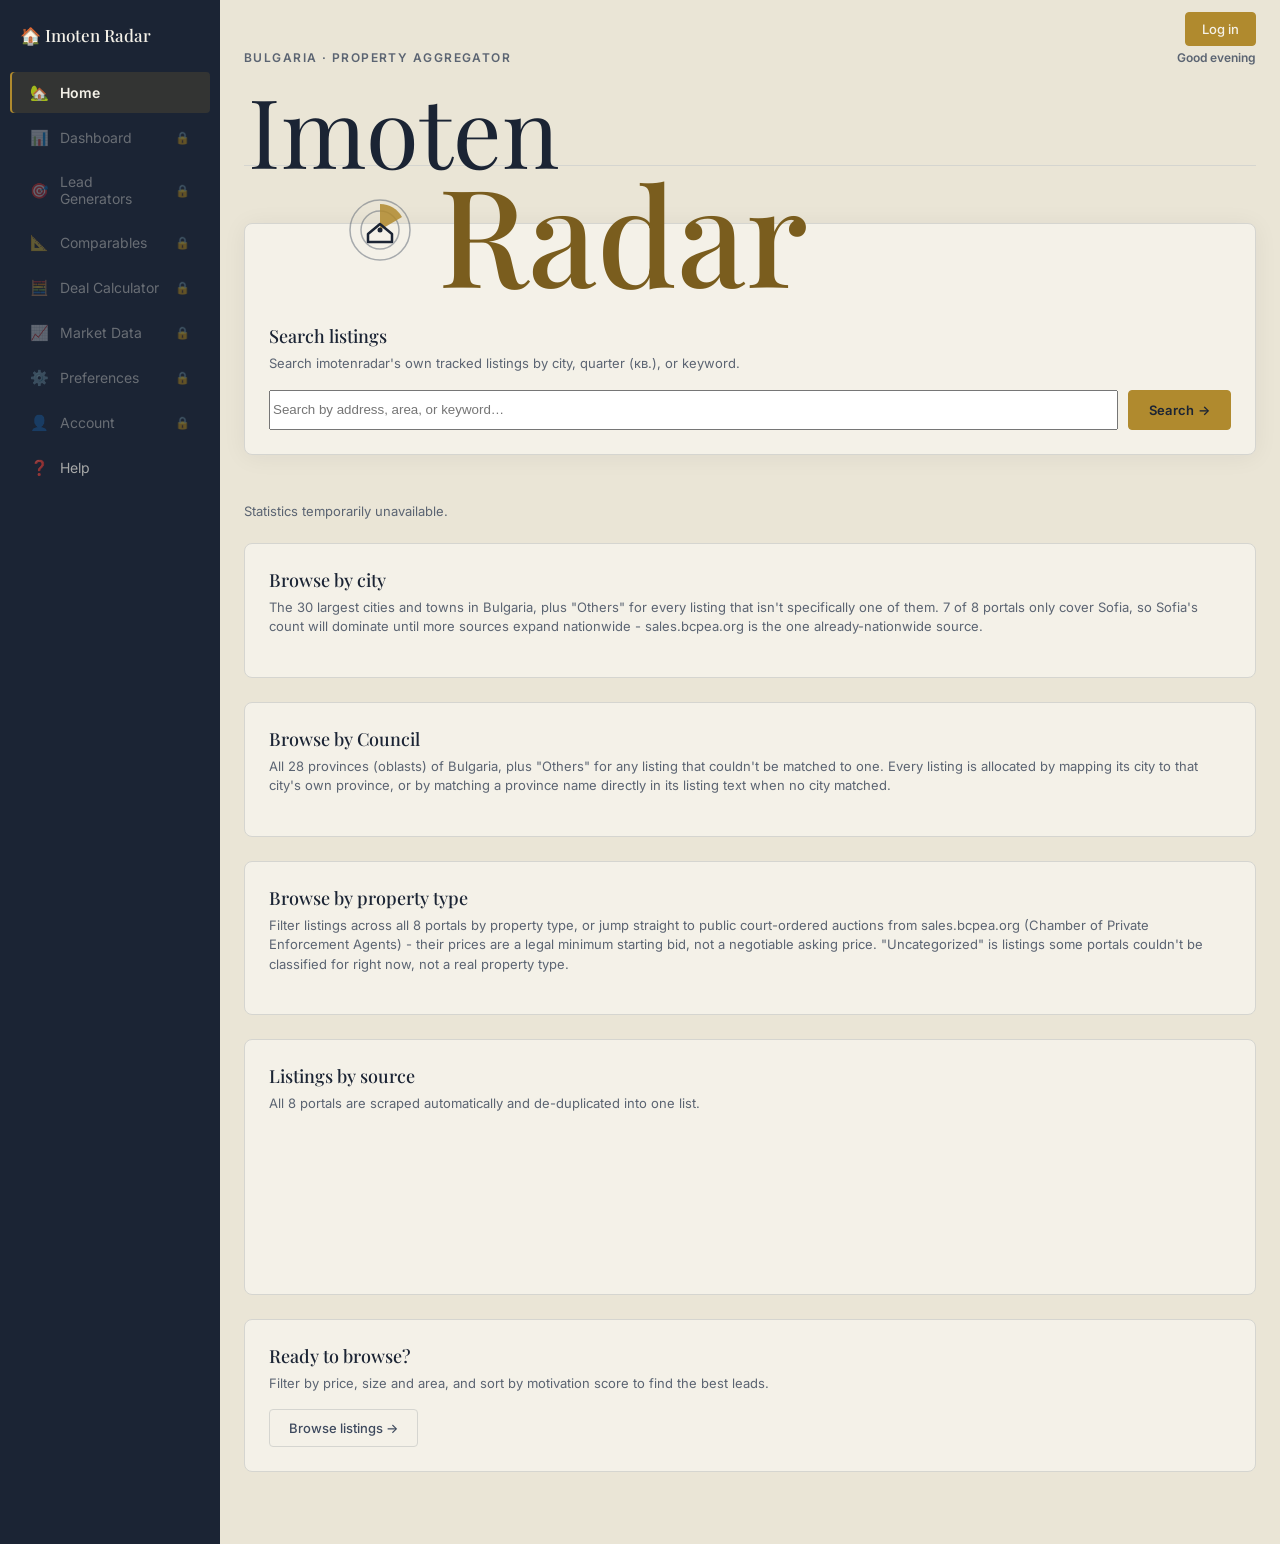
==== commit c2534250: "18 nov build with auth included" ====
--- a/index.html
+++ b/index.html
@@ -1,11 +1,10 @@
 <!DOCTYPE html>
-<html lang="en">
+<html lang="en" data-auth="pending">
 <head>
 <meta charset="UTF-8" />
 <meta name="viewport" content="width=device-width, initial-scale=1.0" />
 <title>Imoten Radar</title>
 <script src="https://cdnjs.cloudflare.com/ajax/libs/Chart.js/4.4.0/chart.umd.min.js"></script>
-<script src="https://cdn.jsdelivr.net/npm/@supabase/supabase-js@2"></script>
 <link rel="stylesheet" href="https://unpkg.com/leaflet@1.9.4/dist/leaflet.css" integrity="sha256-p4NxAoJBhIIN+hmNHrzRCf9tD/miZyoHS5obTRR9BMY=" crossorigin="" />
 <script src="https://unpkg.com/leaflet@1.9.4/dist/leaflet.js" integrity="sha256-20nQCchB9co0qIjJZRGuk2/Z9VM+kNiyxNV1lvTlZBo=" crossorigin=""></script>
 <link rel="stylesheet" href="https://unpkg.com/leaflet-draw@1.0.4/dist/leaflet.draw.css" />
@@ -33,8 +32,9 @@
      "Listing detail page" CSS block below. -->
 <link href="https://fonts.googleapis.com/css2?family=Playfair+Display:wght@400;500&family=Inter:wght@400;500;600&display=swap" rel="stylesheet" />
 <!-- App styles are imported by the modules that own them (src/main.ts imports the global base/layout first). -->
-  <script type="module" crossorigin src="/_vite/index-fy3JpR0I.js"></script>
-  <link rel="stylesheet" crossorigin href="/_vite/index-iu1bSAzO.css">
+  <script type="module" crossorigin src="/_vite/main-C8mU9qE0.js"></script>
+  <link rel="modulepreload" crossorigin href="/_vite/errors-BAjHLk9W.js">
+  <link rel="stylesheet" crossorigin href="/_vite/main-CCG8Ot0d.css">
 </head>
 <body>
 
@@ -43,11 +43,10 @@
   <aside class="sidebar" id="appSidebar">
     <div class="sidebar-brand">🏠 Imoten Radar</div>
     <button class="nav-item active" data-section="home"><span class="icon">🏡</span> Home</button>
+    <button class="nav-item" data-section="dashboard"><span class="icon">📊</span> Dashboard</button>
     <button class="nav-item" data-section="leadgen"><span class="icon">🎯</span> Lead Generators</button>
-    <button class="nav-item" data-section="pipeline"><span class="icon">🗂️</span> Pipeline</button>
     <button class="nav-item" data-section="comparables"><span class="icon">📐</span> Comparables</button>
     <button class="nav-item" data-section="dealcalc"><span class="icon">🧮</span> Deal Calculator</button>
-    <button class="nav-item" data-section="dashboard"><span class="icon">📊</span> Dashboard</button>
     <button class="nav-item" data-section="market"><span class="icon">📈</span> Market Data</button>
     <button class="nav-item" data-section="preferences"><span class="icon">⚙️</span> Preferences</button>
     <button class="nav-item" data-section="account"><span class="icon">👤</span> Account</button>
@@ -67,6 +66,20 @@
       <div class="header-titles">
         <h1 id="greeting">🏠 Imoten Radar</h1>
         <p class="subtitle" id="subtitle">Loading live listings…</p>
+      </div>
+      <!-- Auth controls (task 51774). Exactly one of the two is visible; src/features/auth/header.ts toggles them. -->
+      <div class="header-auth" id="headerAuth">
+        <button type="button" class="header-login-btn" id="authLoginBtn">Log in</button>
+        <div class="header-account" id="headerAccount" hidden>
+          <button type="button" class="header-account-btn" id="accountMenuBtn" aria-haspopup="menu" aria-expanded="false" aria-controls="accountMenu">
+            <span class="header-account-email" id="accountMenuEmail"></span><span aria-hidden="true"> ▾</span>
+          </button>
+          <div class="account-menu" id="accountMenu" role="menu" hidden>
+            <button type="button" role="menuitem" id="accountMenuAccount">Account</button>
+            <button type="button" role="menuitem" id="accountMenuLogout">Log out</button>
+            <button type="button" role="menuitem" id="accountMenuLogoutAll">Log out on all devices</button>
+          </div>
+        </div>
       </div>
     </header>
 
@@ -328,45 +341,6 @@
         <div class="pagination" id="paginationBottom" style="display:none;"></div>
       </section>
 
-      <!-- Deal Pipeline (kanban) -->
-      <section class="page" id="section-pipeline">
-        <div class="pl-card">
-          <div class="pl-header-row">
-            <div>
-              <h2 class="pl-h2">Deal Pipeline</h2>
-              <p class="pl-sub">Track promising leads from first look to closed deal. Add a listing here from its detail page, or the <span class="pl-icon-inline">＋</span> button on any listing card.</p>
-            </div>
-            <button type="button" class="pl-secondary-btn" id="plConfigBtn">⚙ Manage stages &amp; tags</button>
-          </div>
-
-          <div class="pl-stage-tabs" id="plStageTabs"></div>
-
-          <div class="pl-toolbar">
-            <input type="text" id="plSearch" class="pl-search" placeholder="Search by address or title…" />
-            <select id="plTagFilter"><option value="">All tags</option></select>
-            <select id="plGenFilter"><option value="">All lead generators</option></select>
-            <div class="pl-view-toggle" id="plViewToggle">
-              <button type="button" class="pl-view-btn active" data-view="card">Card</button>
-              <button type="button" class="pl-view-btn" data-view="table">Table</button>
-              <button type="button" class="pl-view-btn" data-view="map">Map</button>
-              <button type="button" class="pl-view-btn" id="plExportBtn">⬇ Export</button>
-            </div>
-          </div>
-          <p class="pl-hint">Filtering by agent isn't available yet - no scraped listing includes an agent/agency name or contact field today (same gap flagged for the listing detail page's Agent panel).</p>
-
-          <div id="plCardView" class="pl-card-grid"></div>
-          <div id="plTableView" class="pl-table-wrap" style="display:none;"></div>
-          <div id="plMapView" class="pl-map" style="display:none;"></div>
-          <div class="empty" id="plEmpty" style="display:none;">
-            <div class="empty-state">
-              <div class="empty-state-icon"><svg width="22" height="22" viewBox="0 0 24 24" fill="none" stroke="currentColor" stroke-width="1.6" stroke-linecap="round" stroke-linejoin="round"><circle cx="10.5" cy="10.5" r="6.5"></circle><line x1="15.3" y1="15.3" x2="20.5" y2="20.5"></line></svg></div>
-              <p class="empty-state-title">No deals in the pipeline yet</p>
-              <p class="empty-state-message">Open any listing and click "+ Add to Pipeline", or use the ＋ button on a listing card.</p>
-            </div>
-          </div>
-        </div>
-      </section>
-
       <!-- Comparables (standalone, top-level nav - docs/property-filter-spec.md
            section 4). City/quarter + radius-in-km search, the direct
            substitute for Property Filter's UK-postcode-radius search (no
@@ -537,7 +511,7 @@
           <ul class="start-here-list" id="startHereList"></ul>
         </div>
         <!-- "What's changed" digest (discovery & engagement batch) - diffs
-             the current state of every saved/pipelined listing plus each
+             the current state of every saved listing plus each
              Lead Generator's own fresh-match count against a snapshot taken
              the last time this Dashboard was actually visited (see
              markDashboardVisited()/computeDashboardDigest() in JS), so a
@@ -555,14 +529,6 @@
           </div>
           <p class="pl-sub">New motivated sellers to look at.</p>
           <div id="dashLeadgenInbox"></div>
-        </div>
-        <div class="pl-card">
-          <div class="pl-header-row">
-            <h2 class="pl-h2">Pipeline Actions</h2>
-            <button type="button" class="pl-text-link" id="dashPipelineViewAllBtn">Open Pipeline →</button>
-          </div>
-          <p class="pl-sub" id="dashPipelineSummary"></p>
-          <div id="dashPipelineActions"></div>
         </div>
         <div class="card">
           <h2>🔔 Reminders</h2>
@@ -675,13 +641,13 @@
            parked are built here (Letters and Deal Calculator Templates are
            explicitly excluded - see docs/backlog.md item 19's own scoping
            note). Same no-login, this-browser-only localStorage pattern as
-           Saved listings/Lead Generators/Pipeline - see PREFERENCES_KEY. -->
+           Saved listings/Lead Generators - see PREFERENCES_KEY. -->
       <section class="page" id="section-preferences">
         <div class="pl-card">
           <div class="pl-header-row">
             <div>
               <h2 class="pl-h2">Preferences</h2>
-              <p class="pl-sub">Settings that configure how the features above behave. Stored only in this browser (no login, no account) - the same local-only pattern as Saved listings, Lead Generators, and the Pipeline. Clearing your browser data resets everything here back to its default.</p>
+              <p class="pl-sub">Settings that configure how the features above behave. Stored only in this browser, separately for each account (they do not sync between devices) - the same pattern as Presets. Clearing your browser data resets everything here back to its default.</p>
             </div>
           </div>
 
@@ -689,7 +655,6 @@
             <button type="button" class="pref-tab-btn active" data-pref-tab="display">Display</button>
             <button type="button" class="pref-tab-btn" data-pref-tab="results">Search Results</button>
             <button type="button" class="pref-tab-btn" data-pref-tab="leadgen">Lead Generator</button>
-            <button type="button" class="pref-tab-btn" data-pref-tab="pipeline">Pipeline</button>
             <button type="button" class="pref-tab-btn" data-pref-tab="notifications">Notifications</button>
             <button type="button" class="pref-tab-btn" data-pref-tab="dealstacker">Deal Stacker</button>
             <button type="button" class="pref-tab-btn" data-pref-tab="calendar">Calendar</button>
@@ -720,7 +685,7 @@
                 <label class="pref-density-option"><input type="radio" name="prefCurrency" value="bgn" /> BGN only <span class="pref-density-hint">Converted at the fixed euro-adoption peg</span></label>
                 <label class="pref-density-option"><input type="radio" name="prefCurrency" value="both" /> Both <span class="pref-density-hint">e.g. €150,000 (293,375 лв.)</span></label>
               </div>
-              <p class="modal-hint">Purely cosmetic - a fixed 1.95583 BGN = 1 EUR conversion applied for display only, everywhere a price is shown (results grid, listing detail, Pipeline, Comparables, Market Data). imotenradar's own data is unaffected either way.</p>
+              <p class="modal-hint">Purely cosmetic - a fixed 1.95583 BGN = 1 EUR conversion applied for display only, everywhere a price is shown (results grid, listing detail, Comparables, Market Data). imotenradar's own data is unaffected either way.</p>
             </div>
           </div>
 
@@ -772,13 +737,8 @@
             </div>
           </div>
 
-          <div class="pref-tab-content" data-pref-tab-content="pipeline">
-            <p class="pl-sub" style="margin-top:16px;">Pipeline stages and tags are already fully user-configurable (arbitrary length, your own names/icons/colors) directly from the Pipeline board - this is the same "Manage stages &amp; tags" screen, surfaced here too since it's a genuine Preferences-level setting.</p>
-            <button type="button" class="brass-btn" id="prefOpenPipelineConfig">Manage stages &amp; tags</button>
-          </div>
-
           <div class="pref-tab-content" data-pref-tab-content="notifications">
-            <p class="pl-sub" style="margin-top:16px;">imotenradar has no login and no backend notification service (no email, no push, no server-side scheduled jobs reading your data) - everything here is an in-app-only signal computed live in your browser each time a page renders. The one such mechanism today is the orange "N new" badge on Lead Generator cards, driven by <code>lastCheckedAt</code> (set whenever you click "Check Leads") against each match's first-seen date.</p>
+            <p class="pl-sub" style="margin-top:16px;">imotenradar has no email or push notification service (no server-side scheduled jobs reading your data) - everything here is an in-app-only signal computed live in your browser each time a page renders. The one such mechanism today is the orange "N new" badge on Lead Generator cards, driven by <code>lastCheckedAt</code> (set whenever you click "Check Leads") against each match's first-seen date.</p>
             <div class="modal-field">
               <label class="checkbox-item" style="font-size:14px;">
                 <input type="checkbox" id="prefShowNewBadges" />
@@ -812,63 +772,57 @@
         </div>
       </section>
 
-      <!-- Account (docs/backlog.md "Account/Subscription page preview" -
-           login + subscription/payment UI, deliberately INERT. Do not wire
-           this up to Supabase Auth or a real payment processor - see the
-           comment on #acctLoginForm/#acctPaymentForm below and
-           docs/decisions.md's 2026-09-22 "Login removed entirely" entry for
-           why: the user explicitly ordered login removed and does not want
-           the site to ever prompt/require it again. This page previews what
-           account/billing will look like once (if) that changes, without
-           reactivating any of it. No login gate exists anywhere else in the
-           app because of this page - Saved listings, Lead Generators,
-           Reminders, and Pipeline all remain fully usable with no account,
-           exactly as before. -->
+      <!-- Account (task 51774): real Supabase Auth settings for the signed-in user. Guests never see this page (it is a
+           locked section; see src/features/auth/guard.ts). The Subscription tab is still a non-functional preview:
+           no payment processor is connected. -->
       <section class="page" id="section-account">
         <div class="pl-card">
           <div class="pl-header-row">
             <div>
               <h2 class="pl-h2">Account</h2>
-              <p class="pl-sub">A preview of upcoming account and subscription features. <strong>Nothing on this page is active yet</strong> — imotenradar has no login and no billing today. Saved listings, Lead Generators, Reminders, and the Pipeline already work fully in this browser with no account required, and will keep working exactly as they do now no matter what you do on this page.</p>
+              <p class="pl-sub">Your sign-in details and account controls. Saved listings, Lead Generators and reminders are stored in your account. Presets, preferences and similar tools are stored <strong>in this browser only</strong> (separately for each account) and do not sync between devices.</p>
             </div>
           </div>
 
           <div class="acct-tabs" id="acctTabs">
-            <button type="button" class="acct-tab-btn active" data-acct-tab="login">Login</button>
+            <button type="button" class="acct-tab-btn active" data-acct-tab="profile">Profile</button>
             <button type="button" class="acct-tab-btn" data-acct-tab="subscription">Subscription</button>
           </div>
 
-          <div class="acct-tab-content active" data-acct-tab-content="login">
-            <div class="pill-toggle-row" style="margin:16px 0;">
-              <button type="button" class="acct-mode-btn active" data-acct-mode="login">Log in</button>
-              <button type="button" class="acct-mode-btn" data-acct-mode="signup">Sign up</button>
-            </div>
-
-            <!-- Deliberately INERT - no sb.auth call, no CURRENT_USER, no
-                 session, no gate on any other page. Submitting this form
-                 only shows a local "preview only" status message (see
-                 acctLoginForm's submit listener near the bottom of the
-                 script). Do not wire this to Supabase Auth without a fresh,
-                 explicit go-ahead - see the section comment above. -->
-            <form id="acctLoginForm" novalidate>
-              <div class="modal-field">
-                <label>Email</label>
-                <input type="email" id="acctEmail" placeholder="you@example.com" autocomplete="username" />
-              </div>
-              <div class="modal-field">
-                <label>Password</label>
-                <input type="password" id="acctPassword" placeholder="••••••••" autocomplete="current-password" />
-              </div>
-              <div class="modal-field" id="acctConfirmField" style="display:none;">
-                <label>Confirm password</label>
-                <input type="password" id="acctConfirmPassword" placeholder="••••••••" autocomplete="new-password" />
-              </div>
-
-              <p class="modal-hint" style="margin-bottom:16px;">Logging in is optional and not required to use imotenradar — everything above already works in this browser with no account. This form is a preview of what's coming; submitting it won't create an account or sign you in to anything.</p>
-
-              <button type="submit" class="brass-btn" id="acctLoginSubmitBtn">Log in</button>
-              <span class="acct-inert-status" id="acctLoginStatus"></span>
+          <div class="acct-tab-content active" data-acct-tab-content="profile">
+            <div class="modal-field" style="margin-top:16px;">
+              <label>Signed in as</label>
+              <p id="acctProfileEmail" style="margin:0;font-size:14px;"></p>
+            </div>
+
+            <form id="acctPasswordForm" novalidate style="margin-top:20px;">
+              <p class="acct-form-subhead">Change password</p>
+              <div class="modal-field"><label for="acctNewPassword">New password</label>
+                <input type="password" id="acctNewPassword" autocomplete="new-password" /></div>
+              <div class="modal-field"><label for="acctNewPassword2">Repeat new password</label>
+                <input type="password" id="acctNewPassword2" autocomplete="new-password" /></div>
+              <button type="submit" class="brass-btn" id="acctPasswordSubmit">Change password</button>
+              <span class="acct-inert-status" id="acctPasswordStatus" role="status" aria-live="polite"></span>
             </form>
+
+            <form id="acctEmailForm" novalidate style="margin-top:24px;">
+              <p class="acct-form-subhead">Change email</p>
+              <div class="modal-field"><label for="acctNewEmail">New email address</label>
+                <input type="text" id="acctNewEmail" inputmode="email" autocomplete="email" autocapitalize="none" spellcheck="false" /></div>
+              <p class="modal-hint" style="margin-bottom:12px;">We email a confirmation link. The address only changes after you confirm it.</p>
+              <button type="submit" class="brass-btn" id="acctEmailSubmit">Send confirmation</button>
+              <span class="acct-inert-status" id="acctEmailStatus" role="status" aria-live="polite"></span>
+            </form>
+
+            <div style="margin-top:24px;">
+              <p class="acct-form-subhead">Sessions</p>
+              <button type="button" class="modal-btn-secondary" id="acctLogoutBtn">Log out</button>
+              <button type="button" class="modal-btn-secondary" id="acctLogoutAllBtn">Log out on all devices</button>
+              <p class="modal-hint">"Log out" ends the session in this browser. "Log out on all devices" revokes every session; other devices stop being able to refresh immediately, but an already-issued access token can stay valid until it expires (about an hour).</p>
+            </div>
+
+            <!-- Danger zone (account deletion) is added by src/features/auth/account-deletion.ts (task 51774, phase 6). -->
+            <div id="acctDangerZone"></div>
           </div>
 
           <div class="acct-tab-content" data-acct-tab-content="subscription">
@@ -885,7 +839,6 @@
                 <li>Unlimited Lead Generators &amp; saved searches</li>
                 <li>Full price-history, Comparables &amp; Area Data analytics</li>
                 <li>BTL Stress Test &amp; Deal Calculator on every listing</li>
-                <li>Deal Pipeline with unlimited saved deals</li>
                 <li>Email alerts for new Lead Generator matches, once accounts are live</li>
               </ul>
             </div>
@@ -1107,7 +1060,7 @@
     <div class="modal-field">
       <label>City</label>
       <select id="lgCity"></select>
-      <p class="modal-hint">The platform covers all of Bulgaria. Picking a city narrows the neighborhoods below to that city. For a smaller town, choose "Others" or "All cities" and pick its neighborhood by name.</p>
+      <p class="modal-hint">The platform covers all of Bulgaria. Picking a city narrows the neighborhoods below to that city. It is not used with "Point + radius" or "Draw an area" - those replace the city and neighborhoods. For a smaller town, choose "Others" or "All cities" and pick its neighborhood by name.</p>
     </div>
 
     <div class="modal-field">
@@ -1149,32 +1102,72 @@
   </div>
 </div>
 
-<!-- Pipeline stages + tags configuration (property-filter-spec.md section 9:
-     both are arbitrary-length and fully user-editable, not a fixed set). -->
-<div class="modal-overlay compare-modal" id="plConfigModalOverlay">
-  <div class="modal-panel" role="dialog" aria-modal="true" aria-labelledby="plConfigModalTitle">
+<!-- Auth modal (task 51774): login, sign-up, forgot password, check-email and status views in one dialog.
+     Driven by src/features/auth/modal.ts; reuses the .modal-overlay/.modal-panel conventions. -->
+<div class="modal-overlay" id="authModalOverlay">
+  <div class="modal-panel auth-modal" role="dialog" aria-modal="true" aria-labelledby="authModalTitle">
     <div class="modal-header">
-      <h2 id="plConfigModalTitle">Manage stages &amp; tags</h2>
-      <button class="modal-close-btn" id="plConfigModalCloseBtn" aria-label="Close">✕</button>
-    </div>
-
-    <div class="modal-field">
-      <label>Pipeline stages</label>
-      <p class="modal-hint">Shown as the tabs above the Pipeline board, in this order. Every deal in a removed stage moves to "To Review" (or the first remaining stage) rather than being deleted.</p>
-      <div id="plStagesConfigList" class="pl-config-list"></div>
-      <button type="button" class="pl-secondary-btn" id="plAddStageBtn" style="margin-top:10px;">+ Add a stage</button>
-    </div>
-
-    <div class="modal-field">
-      <label>Tags</label>
-      <p class="modal-hint">Usable across both the Pipeline and (in future) Lead Generators. Each tag has a name, an icon (any emoji), and a color for its chip.</p>
-      <div id="plTagsConfigList" class="pl-config-list"></div>
-      <button type="button" class="pl-secondary-btn" id="plAddTagBtn" style="margin-top:10px;">+ Add a tag</button>
-    </div>
-
-    <div class="modal-footer">
-      <button type="button" class="modal-btn-primary" id="plConfigDoneBtn">Done</button>
-    </div>
+      <h2 id="authModalTitle">Log in</h2>
+      <button type="button" class="modal-close-btn" id="authModalCloseBtn" aria-label="Close">✕</button>
+    </div>
+    <p class="modal-error" id="authModalError" role="alert" aria-live="assertive"></p>
+    <p class="modal-hint auth-notice" id="authModalNotice" role="status" aria-live="polite" hidden></p>
+
+    <form id="authLoginForm" data-auth-view="login" novalidate>
+      <div class="modal-field"><label for="authLoginEmail">Email</label>
+        <input type="text" id="authLoginEmail" inputmode="email" autocomplete="username" autocapitalize="none" spellcheck="false" /></div>
+      <div class="modal-field"><label for="authLoginPassword">Password</label>
+        <input type="password" id="authLoginPassword" autocomplete="current-password" /></div>
+      <div class="modal-footer auth-footer">
+        <button type="submit" class="modal-btn-primary" id="authLoginSubmit">Log in</button>
+      </div>
+      <p class="auth-links">
+        <button type="button" class="auth-link" data-auth-go="forgot">Forgot password?</button>
+        <button type="button" class="auth-link" data-auth-go="signup">Create an account</button>
+      </p>
+    </form>
+
+    <form id="authSignupForm" data-auth-view="signup" novalidate hidden>
+      <div class="modal-field"><label for="authSignupEmail">Email</label>
+        <input type="text" id="authSignupEmail" inputmode="email" autocomplete="email" autocapitalize="none" spellcheck="false" /></div>
+      <div class="modal-field"><label for="authSignupPassword">Password</label>
+        <input type="password" id="authSignupPassword" autocomplete="new-password" />
+        <p class="modal-hint">At least 10 characters, with letters and numbers.</p></div>
+      <div class="modal-field"><label for="authSignupConfirm">Repeat password</label>
+        <input type="password" id="authSignupConfirm" autocomplete="new-password" /></div>
+      <div class="modal-footer auth-footer">
+        <button type="submit" class="modal-btn-primary" id="authSignupSubmit">Create account</button>
+      </div>
+      <p class="auth-links"><button type="button" class="auth-link" data-auth-go="login">I already have an account</button></p>
+    </form>
+
+    <form id="authForgotForm" data-auth-view="forgot" novalidate hidden>
+      <p class="modal-hint" style="margin:0 0 12px;">Enter your email and we will send you a link to choose a new password.</p>
+      <div class="modal-field"><label for="authForgotEmail">Email</label>
+        <input type="text" id="authForgotEmail" inputmode="email" autocomplete="email" autocapitalize="none" spellcheck="false" /></div>
+      <div class="modal-footer auth-footer">
+        <button type="submit" class="modal-btn-primary" id="authForgotSubmit">Send reset link</button>
+      </div>
+      <p class="auth-links"><button type="button" class="auth-link" data-auth-go="login">Back to log in</button></p>
+    </form>
+
+    <div id="authCheckEmail" data-auth-view="check-email" hidden>
+      <p id="authCheckEmailText" class="auth-status-text"></p>
+      <div class="modal-footer auth-footer">
+        <button type="button" class="modal-btn-secondary" id="authResendBtn">Send again</button>
+      </div>
+      <p class="auth-links"><button type="button" class="auth-link" data-auth-go="login">Back to log in</button></p>
+    </div>
+
+    <div id="authStatus" data-auth-view="status" hidden>
+      <p id="authStatusText" class="auth-status-text"></p>
+      <div class="modal-footer auth-footer">
+        <button type="button" class="modal-btn-secondary" id="authStatusCancelRecovery" hidden>Cancel password reset</button>
+        <button type="button" class="modal-btn-primary" id="authStatusOk">OK</button>
+      </div>
+    </div>
+
+    <div id="authTurnstile" class="auth-turnstile" hidden></div>
   </div>
 </div>
 
@@ -1231,7 +1224,7 @@
      facing dispatch, item 1. Distinct from the existing radius-based
      Comparables tab/page. Floating bar (always in the DOM, shown/hidden via
      renderCompareBar()) + a wide modal table, following the same
-     modal-overlay/compare-modal pattern as plConfigModalOverlay/
+     modal-overlay/compare-modal pattern as the
      dealCalcModalOverlay above. -->
 <div class="compare-bar" id="compareBar"></div>
 
--- a/_vite/main-CCG8Ot0d.css
+++ b/_vite/main-CCG8Ot0d.css
@@ -0,0 +1 @@
+*{box-sizing:border-box}:root{--ink:#1b2434;--ink-soft:#3e4a5e;--taupe:#5b6472;--taupe-light:#d5d5d0;--ivory:#f4f1e8;--ivory-deep:#eae5d6;--brass:#b08a2e;--brass-deep:#7a5d1e;--sage:#455c4f;--error:#a33f34;--font-serif:"Playfair Display", Georgia, serif;--font-sans:"Inter", -apple-system, BlinkMacSystemFont, "Segoe UI", Roboto, sans-serif}body{font-family:var(--font-sans);background:var(--ivory-deep);color:var(--ink);margin:0}input[type=checkbox]{accent-color:var(--brass)}.app{min-height:100vh;display:flex}.sidebar{background:var(--ink);width:220px;color:var(--ivory);flex-direction:column;flex-shrink:0;padding:24px 0;display:flex}.sidebar-brand{font-family:var(--font-serif);color:var(--ivory);align-items:center;gap:8px;padding:0 20px 24px;font-size:17px;font-weight:500;display:flex}.nav-item{cursor:pointer;font-family:var(--font-sans);color:#f4f1e8a6;text-align:left;background:0 0;border:none;border-radius:4px;align-items:center;gap:12px;width:calc(100% - 20px);margin:2px 10px;padding:11px 20px;font-size:14px;transition:color .2s ease-out,background .2s ease-out;display:flex}.nav-item .icon{text-align:center;opacity:.85;width:18px;font-size:15px}.nav-item:hover{color:var(--ivory);background:#f4f1e80f}.nav-item.active{color:var(--ivory);box-shadow:inset 2px 0 0 var(--brass);background:#b08a2e29;font-weight:600}.sidebar-toggle{border:1px solid var(--taupe-light);background:var(--ivory);cursor:pointer;border-radius:4px;flex-shrink:0;justify-content:center;align-items:center;width:36px;height:36px;margin-top:6px;padding:0;transition:border-color .2s ease-out;display:none}.sidebar-toggle:hover{border-color:var(--brass)}.sidebar-toggle-bars{flex-direction:column;gap:3px;display:flex}.sidebar-toggle-bar{background:var(--ink);border-radius:1px;width:16px;height:2px;display:block}.sidebar-backdrop{z-index:199;background:#1b243473;display:none;position:fixed;inset:0}@media (width<=768px){.sidebar-toggle{display:inline-flex}.sidebar{z-index:200;height:100vh;transition:transform .25s ease-out;position:fixed;top:0;left:0;transform:translate(-100%);box-shadow:4px 0 24px #1b243440}.sidebar.open{transform:translate(0)}.sidebar-backdrop.open{display:block}}.main{flex:1;min-width:0}header{align-items:flex-start;gap:14px;max-width:1600px;margin:0 auto;padding:32px 24px 16px;display:flex}.header-titles{min-width:0}.listing{background:var(--ivory);border:1px solid var(--taupe-light);border-radius:6px;flex-direction:column;display:flex;position:relative;overflow:hidden}.listing img{transition:transform .35s ease-out}.listing:hover img{transform:scale(1.04)}.save-listing-btn{z-index:1;cursor:pointer;width:30px;height:30px;color:var(--taupe);background:#f4f1e8eb;border:none;border-radius:999px;justify-content:center;align-items:center;font-size:15px;line-height:1;display:flex;position:absolute;top:8px;right:8px;box-shadow:0 1px 3px #1b243433}.save-listing-btn:hover{background:var(--ivory);color:var(--brass-deep)}.save-listing-btn.saved{color:var(--brass-deep)}.listing img{aspect-ratio:4/3;object-fit:cover;background:var(--ivory-deep);width:100%;display:block}.listing-photo-placeholder{aspect-ratio:4/3;background:var(--ivory-deep);width:100%;color:var(--taupe);font-size:12px;font-family:var(--font-sans);flex-direction:column;justify-content:center;align-items:center;gap:4px;display:flex}.listing-photo-placeholder .icon{font-size:22px}.listing-body{padding:16px}.listing-link{cursor:pointer;color:inherit;flex:auto;text-decoration:none;display:block}.listing-title{font-family:var(--font-sans);color:var(--ink);-webkit-line-clamp:2;-webkit-box-orient:vertical;min-height:2.6em;margin:0 0 4px;font-size:14px;font-weight:600;line-height:1.3;display:-webkit-box;overflow:hidden}.listing-area{font-family:var(--font-sans);color:var(--taupe);white-space:nowrap;text-overflow:ellipsis;margin:0 0 10px;font-size:12px;overflow:hidden}.listing-price-row{justify-content:space-between;align-items:baseline;display:flex}.listing-price{font-family:var(--font-serif);color:var(--ink);font-size:18px;font-weight:500}.listing-persqm{font-family:var(--font-sans);color:var(--taupe);font-size:12px}.listing-freshness{font-family:var(--font-sans);color:var(--taupe);margin:2px 0 0;font-size:11px}.listing-freshness.is-stale{color:var(--ink-soft);font-weight:600}.badges{flex-wrap:wrap;align-content:flex-start;gap:6px;min-height:50px;margin-bottom:8px;display:flex}.badge{font-family:var(--font-sans);letter-spacing:.03em;text-transform:uppercase;border-radius:999px;padding:3px 9px;font-size:10.5px;font-weight:600;display:inline-block}.badge-hot{color:var(--brass-deep);background:#b08a2e29}.badge-warm{color:var(--sage);background:#455c4f1f}.badge-below{color:var(--sage);background:#455c4f24}.badge-above{color:var(--ink-soft);background:#1b243412}.badge-drop{color:var(--sage);background:#455c4f24}.badge-portal{color:var(--ink-soft);background:#5b647224}.badge-unverified{background:var(--ivory-deep);border:1px solid var(--taupe);color:var(--ink-soft);padding:2px 8px}.badge-sold{background:var(--ink);color:var(--ivory)}.badge-source-removed{border:1px solid var(--taupe-light);color:var(--taupe);background:0 0;padding:2px 8px}.badge-relisted{color:var(--sage);background:#455c4f24}.registry-link{font-family:var(--font-sans);color:var(--taupe);border-top:1px solid var(--taupe-light);align-items:center;gap:4px;margin-top:8px;padding-top:8px;font-size:12px;text-decoration:none;transition:color .2s ease-out;display:inline-flex}.registry-link:hover{color:var(--brass-deep)}.empty{text-align:center;color:var(--taupe);font-family:var(--font-sans);padding:60px 20px}.empty-state{flex-direction:column;align-items:center;gap:8px;display:flex}.empty-state-icon{width:44px;height:44px;color:var(--brass-deep);background:#b08a2e1a;border-radius:50%;flex-shrink:0;justify-content:center;align-items:center;margin-bottom:2px;display:flex}.empty-state-title{font-family:var(--font-serif);color:var(--ink);margin:0;font-size:16px;font-weight:500}.empty-state-message{font-family:var(--font-sans);color:var(--taupe);max-width:400px;margin:0;font-size:13px;line-height:1.55}#homeChartWrap{height:130px;margin:4px 0 10px}header.home-compact{padding-top:12px;padding-bottom:0}header.home-compact .header-titles{display:none}h1{font-family:var(--font-serif);color:var(--ink);margin:0 0 6px;font-size:26px;font-weight:500}.subtitle{color:var(--taupe);font-family:var(--font-sans);margin:0;font-size:14px}.container{max-width:1600px;margin:0 auto;padding:0 24px 48px}.page{display:none}.page.active{display:block}.card{background:var(--ivory);border:1px solid var(--taupe-light);font-family:var(--font-sans);color:var(--ink);border-radius:8px;margin-bottom:24px;padding:24px}.card h2{font-family:var(--font-serif);color:var(--ink);margin:0 0 6px;font-size:18px;font-weight:500}.card .card-sub{color:var(--taupe);margin:0 0 16px;font-size:13px;line-height:1.5}.market-card{flex-wrap:wrap;align-items:flex-start;gap:24px;display:flex}.market-stat{flex:1;min-width:140px}.market-stat .label{letter-spacing:.03em;text-transform:uppercase;color:var(--taupe);margin:0 0 4px;font-size:11px;font-weight:500}.market-stat .value{font-family:var(--font-serif);color:var(--ink);margin:0;font-size:22px;font-weight:500}.market-stat .value.up{color:var(--brass-deep)}.market-source{color:var(--taupe);width:100%;margin-top:12px;font-size:11px;line-height:1.5}.market-source a{color:var(--ink-soft)}.search-row{margin-bottom:12px}.search-row input{border:1px solid var(--taupe-light);width:100%;font-family:var(--font-sans);color:var(--ink);background:#fff;border-radius:4px;padding:12px 16px;font-size:14px}.search-row input:focus{border-color:var(--brass);outline:none;box-shadow:0 0 0 3px #b08a2e1f}.filters{grid-template-columns:repeat(3,1fr);gap:16px 20px;display:grid}@media (width<=900px){.filters{grid-template-columns:repeat(2,1fr)}}@media (width<=560px){.filters{grid-template-columns:1fr}}.filters label{letter-spacing:.03em;text-transform:uppercase;color:var(--taupe);margin-bottom:6px;font-size:11px;font-weight:500;display:block}.filters input,.filters select{border:1px solid var(--taupe-light);width:100%;height:40px;font-family:var(--font-sans);color:var(--ink);background:#fff;border-radius:4px;padding:9px 11px;font-size:14px}.filters input:focus,.filters select:focus{border-color:var(--brass);outline:none}.filter-checkbox-row{cursor:pointer;align-items:center;gap:6px;height:40px;display:flex}.filter-presets{border-top:1px solid var(--taupe-light);margin-top:16px;padding-top:16px}.filter-presets-row{flex-wrap:wrap;align-items:center;gap:12px;display:flex}.filter-presets-label{font-family:var(--font-sans);letter-spacing:.03em;text-transform:uppercase;color:var(--taupe);flex-shrink:0;font-size:11px;font-weight:500}.filter-presets-list{flex-wrap:wrap;flex:1;gap:8px;display:flex}.filter-presets-empty{font-family:var(--font-sans);color:var(--taupe);font-size:13px;font-style:italic}.filter-preset-pill{border:1px solid var(--taupe-light);background:var(--ivory);border-radius:4px;align-items:stretch;display:inline-flex;overflow:hidden}.filter-preset-load{font-family:var(--font-sans);color:var(--ink-soft);cursor:pointer;background:0 0;border:none;padding:6px 10px;font-size:13px}.filter-preset-load:hover{color:var(--brass-deep)}.filter-preset-remove{border:none;border-left:1px solid var(--taupe-light);font-family:var(--font-sans);color:var(--taupe);cursor:pointer;background:0 0;padding:6px 9px;font-size:13px;line-height:1}.filter-preset-remove:hover{color:var(--ink);background:var(--ivory-deep)}.filter-presets-save-btn{border:1px solid var(--taupe-light);font-family:var(--font-sans);color:var(--ink-soft);cursor:pointer;background:0 0;border-radius:4px;flex-shrink:0;padding:8px 14px;font-size:13px;transition:border-color .2s ease-out,color .2s ease-out}.filter-presets-save-btn:hover{border-color:var(--brass);color:var(--brass-deep)}.filter-presets-form{gap:8px;margin-top:12px;display:flex}.filter-presets-form input{border:1px solid var(--taupe-light);max-width:320px;font-family:var(--font-sans);color:var(--ink);background:#fff;border-radius:4px;flex:1;padding:9px 11px;font-size:14px}.filter-presets-form input:focus{border-color:var(--brass);outline:none}.filter-presets-confirm-btn{background:var(--brass);color:var(--ink);font-family:var(--font-sans);cursor:pointer;border:none;border-radius:4px;padding:0 16px;font-size:13px;font-weight:600}.filter-presets-confirm-btn:hover{background:var(--brass-deep);color:var(--ivory)}.filter-presets-cancel-btn{border:1px solid var(--taupe-light);color:var(--taupe);font-family:var(--font-sans);cursor:pointer;background:0 0;border-radius:4px;padding:0 14px;font-size:13px}.filter-presets-cancel-btn:hover{color:var(--ink)}@media (width<=560px){.filter-presets-form{flex-wrap:wrap}.filter-presets-form input{width:100%;max-width:none}}.leads-toolbar{flex-wrap:wrap;justify-content:flex-end;align-items:center;gap:12px;margin-top:16px;display:flex}.leads-toolbar .detail-secondary-btn{margin-top:0}.leads-toolbar-note{font-family:var(--font-sans);color:var(--taupe);font-size:12px}.leads-filter-card{z-index:40;transition:box-shadow .16s ease-out;position:sticky;top:0}.leads-filter-card.is-stuck{box-shadow:0 6px 18px #1b243424}.leads-filter-header{align-items:flex-start;gap:12px;display:flex}.leads-filter-header .search-row{flex:1;margin-bottom:0}.leads-filter-toggle{white-space:nowrap;border:1px solid var(--taupe-light);height:44px;color:var(--ink-soft);font-family:var(--font-sans);cursor:pointer;background:#fff;border-radius:4px;flex-shrink:0;align-items:center;gap:7px;margin-top:0;padding:0 16px;font-size:13px;font-weight:600;transition:border-color .16s ease-out;display:flex}.leads-filter-toggle:hover{border-color:var(--brass)}.leads-filter-toggle-count{min-width:17px;height:17px;color:var(--brass-deep);background:#b08a2e29;border-radius:999px;justify-content:center;align-items:center;padding:0 5px;font-size:11px;font-weight:700;display:inline-flex}.leads-filter-toggle-chevron{color:var(--taupe);font-size:10px;transition:transform .16s ease-out}.leads-filter-card.filters-collapsed .leads-filter-toggle-chevron{transform:rotate(-90deg)}#leadsFiltersPanel{margin-top:14px}.leads-filter-card.filters-collapsed #leadsFiltersPanel{display:none}.count{color:var(--taupe);margin:16px 0;font-size:13px}.count-caveat{color:var(--brass-deep,#7a5d1e);margin:-8px 0 16px;font-size:13px}.grid{grid-template-columns:repeat(6,1fr);gap:20px;display:grid}@media (width<=1400px){.grid{grid-template-columns:repeat(4,1fr)}}@media (width<=900px){.grid{grid-template-columns:repeat(2,1fr)}}@media (width<=560px){.grid{grid-template-columns:repeat(1,1fr)}}body.density-comfortable .grid{grid-template-columns:repeat(4,1fr);gap:28px}@media (width<=1400px){body.density-comfortable .grid{grid-template-columns:repeat(3,1fr)}}@media (width<=900px){body.density-comfortable .grid{grid-template-columns:repeat(2,1fr)}}@media (width<=560px){body.density-comfortable .grid{grid-template-columns:repeat(1,1fr)}}body.density-compact .grid{grid-template-columns:repeat(8,1fr);gap:14px}@media (width<=1400px){body.density-compact .grid{grid-template-columns:repeat(6,1fr)}}@media (width<=900px){body.density-compact .grid{grid-template-columns:repeat(3,1fr)}}@media (width<=560px){body.density-compact .grid{grid-template-columns:repeat(2,1fr)}}.pagination{flex-wrap:wrap;justify-content:center;align-items:center;gap:12px;margin:28px 0;display:flex}.pagination button{border:1px solid var(--taupe-light);color:var(--ink-soft);font-family:var(--font-sans);cursor:pointer;background:#fff;border-radius:4px;padding:8px 16px;font-size:14px;transition:border-color .2s ease-out}.pagination button:disabled{color:var(--taupe-light);cursor:not-allowed}.pagination button:not(:disabled):hover{border-color:var(--taupe)}.pagination .page-info{color:var(--taupe);font-size:13px}.page-num-row{gap:4px;display:flex}.page-num-btn{border:1px solid var(--taupe-light);width:34px;height:34px;color:var(--ink-soft);font-family:var(--font-sans);cursor:pointer;background:#fff;border-radius:4px;padding:0;font-size:13px;font-weight:600}.page-num-btn:hover{border-color:var(--taupe)}.page-num-btn.active{background:var(--ink);border-color:var(--ink);color:var(--ivory);cursor:default}.modal-overlay{z-index:1000;background:#1b24348c;justify-content:center;align-items:flex-start;padding:40px 16px;display:none;position:fixed;inset:0;overflow-y:auto}.modal-overlay.open{display:flex}.modal-panel{background:var(--ivory);border:1px solid var(--taupe-light);width:100%;max-width:640px;font-family:var(--font-sans);color:var(--ink);border-radius:8px;padding:28px}.modal-header{justify-content:space-between;align-items:center;margin-bottom:18px;display:flex}.modal-header h2{font-family:var(--font-serif);color:var(--ink);margin:0;font-size:20px;font-weight:500}.modal-close-btn{cursor:pointer;color:var(--taupe);background:0 0;border:none;font-size:20px;line-height:1}.modal-close-btn:hover{color:var(--ink)}.modal-field{margin-bottom:16px}.modal-field label{font-family:var(--font-sans);letter-spacing:.03em;text-transform:uppercase;color:var(--taupe);margin-bottom:6px;font-size:11px;font-weight:500;display:block}.modal-field input[type=text],.modal-field input[type=number]{border:1px solid var(--taupe-light);width:100%;font-family:var(--font-sans);color:var(--ink);background:#fff;border-radius:4px;padding:10px 12px;font-size:14px}.modal-field input[type=text]:focus,.modal-field input[type=number]:focus{border-color:var(--brass);outline:none}.modal-field select{border:1px solid var(--taupe-light);width:100%;font-family:var(--font-sans);color:var(--ink);background:#fff;border-radius:4px;padding:10px 12px;font-size:14px}.modal-field select:focus{border-color:var(--brass);outline:none}.modal-field-row{grid-template-columns:1fr 1fr;gap:12px;display:grid}.modal-hint{color:var(--taupe);margin:4px 0 0;font-size:12px;line-height:1.5}.modal-section-title{font-family:var(--font-sans);letter-spacing:.06em;text-transform:uppercase;color:var(--ink-soft);border-top:1px solid var(--taupe-light);margin:26px 0 14px;padding-top:18px;font-size:12px;font-weight:600}.modal-section-title.first{border-top:none;margin-top:0;padding-top:0}.checkbox-grid{border:1px solid var(--taupe-light);border-radius:4px;grid-template-columns:repeat(auto-fill,minmax(130px,1fr));gap:8px;max-height:180px;padding:10px;display:grid;overflow-y:auto}.checkbox-item{font-family:var(--font-sans);color:var(--ink-soft);align-items:center;gap:6px;font-size:13px;display:flex}.area-mode-tabs{border-bottom:1px solid var(--taupe-light);gap:4px;margin-bottom:14px;display:flex}.area-mode-tab-btn{color:var(--taupe);font-family:var(--font-sans);cursor:pointer;background:0 0;border:none;border-bottom:2px solid #0000;margin-bottom:-1px;padding:8px 14px;font-size:13px;font-weight:500}.area-mode-tab-btn:hover{color:var(--ink-soft)}.area-mode-tab-btn.active{color:var(--ink);border-bottom-color:var(--brass);font-weight:600}.area-mode-content{display:none}.area-mode-content.active{display:block}.leadgen-map{border-radius:4px;height:320px}.modal-footer{justify-content:flex-end;gap:10px;margin-top:20px;display:flex}.modal-btn-secondary{border:1px solid var(--taupe-light);color:var(--ink-soft);font-family:var(--font-sans);cursor:pointer;background:0 0;border-radius:4px;padding:9px 16px;font-size:14px;font-weight:500;transition:border-color .2s ease-out}.modal-btn-secondary:hover{border-color:var(--taupe)}.modal-btn-primary{background:var(--brass);border:1px solid var(--brass);color:var(--ink);font-family:var(--font-sans);letter-spacing:.02em;cursor:pointer;border-radius:4px;padding:9px 16px;font-size:14px;font-weight:600;transition:background .2s ease-out,border-color .2s ease-out}.modal-btn-primary:hover{background:var(--brass-deep);border-color:var(--brass-deep);color:var(--ivory)}.modal-error{color:var(--error);font-family:var(--font-sans);margin:-8px 0 14px;font-size:13px;display:none}.modal-error.show{display:block}.compare-modal .modal-panel{max-width:920px}.compare-table{border-collapse:collapse;width:100%;font-family:var(--font-sans);color:var(--ink-soft);font-size:13px}.compare-table th,.compare-table td{border-bottom:1px solid var(--taupe-light);text-align:left;white-space:nowrap;padding:10px}.compare-table th{color:var(--taupe);letter-spacing:.02em;text-transform:uppercase;font-size:11px;font-weight:500}.compare-table td.compare-title{white-space:normal;max-width:220px;color:var(--ink)}.compare-table tr.compare-subject-row-highlight td{background:#b08a2e14;font-weight:600}.compare-table a{color:var(--brass-deep);text-decoration:none}.compare-table a:hover{text-decoration:underline}.compare-empty{text-align:center;color:var(--taupe);font-family:var(--font-sans);padding:30px 20px}.pl-card{background:var(--ivory);border:1px solid var(--taupe-light);font-family:var(--font-sans);border-radius:8px;margin-bottom:24px;padding:32px;box-shadow:0 2px 12px #0000000d}.pl-header-row{flex-wrap:wrap;justify-content:space-between;align-items:flex-start;gap:16px;margin-bottom:8px;display:flex}.pl-h2{font-family:var(--font-serif);color:var(--ink);margin:0 0 6px;font-size:22px;font-weight:500}.pl-sub{color:var(--taupe);margin:0 0 16px;font-size:13px;line-height:1.5}.pl-secondary-btn{border:1px solid var(--taupe-light);color:var(--ink-soft);font-family:var(--font-sans);cursor:pointer;background:0 0;border-radius:4px;padding:8px 14px;font-size:13px;font-weight:500}.pl-secondary-btn:hover{border-color:var(--taupe)}.pl-text-link{color:var(--brass-deep);font-family:var(--font-sans);cursor:pointer;background:0 0;border:none;padding:0;font-size:13px;font-weight:500}.pl-text-link:hover{text-decoration:underline}.pl-empty-inline{color:var(--taupe);font-size:13px}.pl-toolbar{flex-wrap:wrap;align-items:center;gap:10px;margin-bottom:6px;display:flex}.pl-toolbar select{border:1px solid var(--taupe-light);font-family:var(--font-sans);color:var(--ink-soft);background:#fff;border-radius:4px;padding:9px 12px;font-size:13px}.pl-view-toggle{gap:4px;display:flex}.pl-view-btn{border:1px solid var(--taupe-light);color:var(--ink-soft);font-family:var(--font-sans);cursor:pointer;background:#fff;border-radius:4px;padding:9px 14px;font-size:13px}.pl-view-btn:hover{border-color:var(--taupe)}.pl-view-btn.active{background:var(--brass);border-color:var(--brass);color:var(--ink);font-weight:600}.pl-card-grid{grid-template-columns:repeat(auto-fill,minmax(260px,1fr));gap:24px;margin-top:16px;display:grid}.pl-table-wrap{margin-top:16px;overflow-x:auto}.pl-table{border-collapse:collapse;width:100%;font-family:var(--font-sans);font-size:13px}.pl-table th,.pl-table td{border-bottom:1px solid var(--taupe-light);text-align:left;white-space:nowrap;padding:10px}.pl-table th{color:var(--taupe);text-transform:uppercase;letter-spacing:.02em;font-size:11px;font-weight:500}.pl-table .listing-link{cursor:pointer;color:var(--ink)}.pl-table .listing-link:hover{color:var(--brass-deep)}.pl-map{z-index:0;border-radius:6px;height:480px;margin-top:16px}.reminders-section{margin-top:16px}.reminder-row{background:var(--ivory-deep);border:1px solid var(--taupe-light);font-family:var(--font-sans);border-radius:4px;justify-content:space-between;align-items:center;gap:10px;margin-bottom:6px;padding:10px 14px;display:flex}.reminder-row.due{border-color:var(--brass);background:#b08a2e1a}.reminder-row-main{color:var(--ink-soft);font-size:13px}.reminder-row-listing{color:var(--taupe);margin-top:2px;font-size:12px}.reminder-row-listing a{color:var(--brass-deep);text-decoration:none}.reminder-due-badge{font-family:var(--font-sans);letter-spacing:.02em;text-transform:uppercase;color:var(--brass-deep);vertical-align:middle;background:#b08a2e29;border-radius:999px;margin-right:6px;padding:1px 7px;font-size:10px;font-weight:700;display:inline-block}.reminder-dismiss-btn{border:1px solid var(--taupe-light);color:var(--ink-soft);font-family:var(--font-sans);cursor:pointer;white-space:nowrap;background:#fff;border-radius:4px;padding:4px 10px;font-size:12px}.reminder-dismiss-btn:hover{border-color:var(--taupe)}.reminders-empty{color:var(--taupe);font-size:13px;font-family:var(--font-sans)}.btl-grid{grid-template-columns:1fr 1fr;gap:32px;display:grid}@media (width<=700px){.btl-grid{grid-template-columns:1fr}}.btl-input-row{margin-bottom:16px}.btl-input-row label{font-family:var(--font-sans);letter-spacing:.03em;text-transform:uppercase;color:var(--taupe);margin:0 0 6px;font-size:11px;font-weight:500;display:block}.btl-input-row input{border:1px solid var(--taupe-light);width:100%;font-family:var(--font-sans);color:var(--ink);border-radius:4px;padding:9px 12px;font-size:14px}.btl-input-hint{font-family:var(--font-sans);color:var(--taupe);margin:5px 0 0;font-size:11px;line-height:1.4}.btl-outputs{background:var(--ivory);border:1px solid var(--taupe-light);border-radius:6px;padding:24px}.btl-output-row{margin-bottom:20px}.btl-output-row:last-child{margin-bottom:0}.btl-output-label{font-family:var(--font-sans);letter-spacing:.03em;text-transform:uppercase;color:var(--taupe);margin:0 0 4px;font-size:11px;font-weight:500}.btl-output-value{font-family:var(--font-serif);color:var(--ink);margin:0;font-size:26px;font-weight:500}.btl-pass-line{font-family:var(--font-sans);margin:10px 0 0;font-size:13px;font-weight:500}.btl-pass-line.pass{color:var(--sage)}.btl-pass-line.fail{color:var(--ink-soft)}.btl-disclaimer{font-family:var(--font-sans);color:var(--taupe);margin-top:20px;font-size:11px;line-height:1.5}.dc-strategy-grid{grid-template-columns:repeat(auto-fill,minmax(210px,1fr));gap:14px;margin:4px 0 8px;display:grid}.dc-strategy-card{text-align:left;border:1px solid var(--taupe-light);cursor:pointer;font-family:var(--font-sans);background:#fff;border-radius:6px;padding:16px;transition:border-color .15s ease-out}.dc-strategy-card:hover:not(:disabled){border-color:var(--brass)}.dc-strategy-card.active{border-color:var(--brass);background:#b08a2e0f}.dc-strategy-card:disabled{cursor:not-allowed;opacity:.55}.dc-strategy-name{font-family:var(--font-serif);color:var(--ink);margin:0 0 4px;font-size:16px;font-weight:500}.dc-strategy-full{color:var(--taupe);margin:0 0 8px;font-size:12px;line-height:1.4}.dc-strategy-blurb{color:var(--ink-soft);margin:0;font-size:12px;line-height:1.45}.dc-soon-badge{letter-spacing:.04em;text-transform:uppercase;color:var(--taupe);background:var(--ivory-deep);border:1px solid var(--taupe-light);border-radius:3px;margin-bottom:8px;padding:2px 6px;font-size:10px;font-weight:600;display:inline-block}.dc-wizard-steps{font-family:var(--font-sans);color:var(--taupe);margin:-6px 0 16px;font-size:12px}.dc-wizard-steps .current{color:var(--ink);font-weight:600}.dc-back-link{color:var(--brass-deep);font-family:var(--font-sans);cursor:pointer;background:0 0;border:none;align-items:center;gap:4px;margin-bottom:14px;padding:0;font-size:13px;font-weight:500;display:inline-flex}.dc-back-link:hover{text-decoration:underline}.dc-listing-context{background:var(--ivory-deep);border:1px solid var(--taupe-light);font-family:var(--font-sans);color:var(--ink-soft);border-radius:6px;align-items:center;gap:10px;margin-bottom:16px;padding:10px 14px;font-size:13px;display:flex}.dc-listing-context strong{color:var(--ink)}.dc-section-subhead{font-family:var(--font-sans);letter-spacing:.05em;text-transform:uppercase;color:var(--taupe);border-top:1px solid var(--taupe-light);margin:22px 0 10px;padding-top:14px;font-size:11px;font-weight:600}.dc-section-subhead:first-child{border-top:none;margin-top:0;padding-top:0}.dc-template-grid{grid-template-columns:repeat(auto-fill,minmax(260px,1fr));gap:20px;margin:16px 0 32px;display:grid}.dc-template-card{border:1px solid var(--taupe-light);font-family:var(--font-sans);background:#fff;border-radius:6px;padding:18px}.dc-template-strategy-tag{letter-spacing:.04em;text-transform:uppercase;color:var(--brass-deep);background:#b08a2e1a;border-radius:3px;margin-bottom:8px;padding:2px 7px;font-size:10px;font-weight:600;display:inline-block}.dc-template-name{font-family:var(--font-serif);color:var(--ink);margin:0 0 10px;font-size:16px;font-weight:500}.dc-template-metrics{grid-template-columns:1fr 1fr;gap:10px 14px;margin-bottom:12px;display:grid}.dc-template-metric-label{letter-spacing:.03em;text-transform:uppercase;color:var(--taupe);margin:0 0 2px;font-size:10px;font-weight:500}.dc-template-metric-value{font-family:var(--font-sans);color:var(--ink);margin:0;font-size:15px;font-weight:600}.dc-template-footer{border-top:1px solid var(--taupe-light);flex-wrap:wrap;gap:8px;padding-top:12px;display:flex}.dc-template-link-line{color:var(--taupe);margin:0 0 10px;font-size:12px}.dc-template-link-line a{color:var(--brass-deep);text-decoration:none}.dc-template-link-line a:hover{text-decoration:underline}.dc-empty-state{text-align:center;color:var(--taupe);font-family:var(--font-sans);border:1px dashed var(--taupe-light);border-radius:6px;margin:16px 0 32px;padding:28px 20px;font-size:13px}.dc-disclaimer{font-family:var(--font-sans);color:var(--ink-soft);background:var(--ivory-deep);border:1px solid var(--taupe-light);border-radius:6px;margin:0 0 20px;padding:12px 16px;font-size:12px;line-height:1.6}.market-tabs{border-bottom:1px solid var(--taupe-light);flex-wrap:wrap;gap:4px;margin:24px 0 0;display:flex}.market-tab-btn{font-family:var(--font-sans);color:var(--taupe);cursor:pointer;background:0 0;border:none;border-bottom:2px solid #0000;margin-right:20px;padding:10px 4px;font-size:13px;font-weight:500}.market-tab-btn:hover{color:var(--ink-soft)}.market-tab-btn.active{color:var(--ink);border-bottom-color:var(--brass);font-weight:600}.market-tab-content{padding-top:20px;display:none}.market-tab-content.active{display:block}.pref-tabs{border-bottom:1px solid var(--taupe-light);flex-wrap:wrap;gap:4px;margin:16px 0 0;display:flex}.pref-tab-btn{font-family:var(--font-sans);color:var(--taupe);cursor:pointer;background:0 0;border:none;border-bottom:2px solid #0000;margin-right:20px;padding:10px 4px;font-size:13px;font-weight:500}.pref-tab-btn:hover{color:var(--ink-soft)}.pref-tab-btn.active{color:var(--ink);border-bottom-color:var(--brass);font-weight:600}.pref-tab-content{max-width:560px;padding-top:8px;display:none}.pref-tab-content.active{display:block}.pref-density-options{flex-direction:column;gap:10px;display:flex}.modal-field .pref-density-option{cursor:pointer;align-items:baseline;gap:8px;display:flex}.pref-density-hint{color:var(--taupe);text-transform:none;letter-spacing:normal;font-size:12px;font-weight:400}input[type=radio]{accent-color:var(--brass)}.acct-tabs{border-bottom:1px solid var(--taupe-light);flex-wrap:wrap;gap:4px;margin:16px 0 0;display:flex}.acct-tab-btn{font-family:var(--font-sans);color:var(--taupe);cursor:pointer;background:0 0;border:none;border-bottom:2px solid #0000;margin-right:20px;padding:10px 4px;font-size:13px;font-weight:500}.acct-tab-btn:hover{color:var(--ink-soft)}.acct-tab-btn.active{color:var(--ink);border-bottom-color:var(--brass);font-weight:600}.acct-tab-content{max-width:480px;padding-top:8px;display:none}.acct-tab-content.active{display:block}.acct-mode-btn{border:1px solid var(--taupe-light);color:var(--ink-soft);cursor:pointer;font-size:13px;font-family:var(--font-sans);background:#fff;border-radius:4px;padding:8px 14px}.acct-mode-btn.active{background:var(--ink);border-color:var(--ink);color:var(--ivory)}.acct-inert-status{font-family:var(--font-sans);color:var(--sage);vertical-align:middle;margin-left:12px;font-size:12px;display:inline-block}.acct-form-subhead{font-family:var(--font-sans);letter-spacing:.03em;text-transform:uppercase;color:var(--taupe);border-top:1px solid var(--taupe-light);margin:4px 0 14px;padding-top:18px;font-size:11px;font-weight:500}.pricing-card{border:1px solid var(--taupe-light);background:#fff;border-radius:8px;max-width:420px;margin:16px 0 28px;padding:28px;box-shadow:0 2px 12px #0000000d}.pricing-tier-name{font-family:var(--font-sans);letter-spacing:.05em;text-transform:uppercase;color:var(--brass-deep);margin-bottom:10px;font-size:11px;font-weight:600}.pricing-price{font-family:var(--font-serif);color:var(--ink)}.pricing-amount{font-size:38px;font-weight:500}.pricing-period{color:var(--taupe);font-size:14px;font-family:var(--font-sans);margin-left:4px}.pricing-sub{color:var(--taupe);font-size:12px;font-family:var(--font-sans);margin-top:6px}.pricing-features{flex-direction:column;gap:10px;margin:20px 0 0;padding:0;list-style:none;display:flex}.pricing-features li{color:var(--ink-soft);font-size:13px;font-family:var(--font-sans);padding-left:22px;line-height:1.5;position:relative}.pricing-features li:before{content:"✓";color:var(--brass-deep);font-weight:600;position:absolute;left:0}.heat-row{border-bottom:1px solid var(--taupe-light);grid-template-columns:200px 1fr 90px;align-items:center;gap:14px;padding:10px 4px;display:grid}.heat-row:last-child{border-bottom:none}.heat-row-label-wrap{flex-direction:column;gap:2px;min-width:0;display:flex}.heat-row-label{font-family:var(--font-sans);color:var(--ink);text-overflow:ellipsis;white-space:nowrap;font-size:13px;overflow:hidden}.heat-row-count{font-family:var(--font-sans);color:var(--taupe);font-size:11px}.heat-bar-track{background:var(--ivory-deep);border-radius:3px;height:14px;overflow:hidden}.heat-bar-fill{background:var(--brass-deep);border-radius:3px;height:100%}.heat-row-value{font-family:var(--font-sans);color:var(--ink);text-align:right;font-size:13px;font-weight:600}.market-gap-note{font-family:var(--font-sans);color:var(--ink-soft);background:var(--ivory-deep);border:1px solid var(--taupe-light);border-radius:6px;margin:0 0 16px;padding:12px 16px;font-size:12px;line-height:1.6}.market-evo-chart-wrap{height:280px;margin-top:8px}.compare-listing-btn{z-index:1;cursor:pointer;width:30px;height:30px;color:var(--taupe);background:#f4f1e8eb;border:none;border-radius:999px;justify-content:center;align-items:center;font-size:14px;line-height:1;display:flex;position:absolute;top:8px;right:44px;box-shadow:0 1px 3px #1b243433}.compare-listing-btn:hover{color:var(--brass-deep);background:#fff}.compare-listing-btn.active{color:var(--brass-deep);background:var(--ivory)}.compare-bar{z-index:950;background:var(--ink);color:var(--ivory);font-family:var(--font-sans);flex-wrap:wrap;align-items:center;gap:16px;padding:12px 24px;display:none;position:fixed;bottom:0;left:0;right:0;box-shadow:0 -2px 14px #00000040}.compare-bar-label{white-space:nowrap;font-size:13px}.compare-bar-thumbs{flex-wrap:wrap;flex:auto;gap:8px;min-width:0;display:flex}.compare-bar-thumb{background:#ffffff1a;border-radius:999px;align-items:center;gap:6px;max-width:220px;padding:4px 8px 4px 4px;font-size:12px;display:flex}.compare-bar-thumb img{object-fit:cover;background:#ffffff26;border-radius:50%;flex-shrink:0;width:24px;height:24px}.compare-bar-thumb button{color:var(--taupe-light);cursor:pointer;background:0 0;border:none;padding:2px;font-size:13px;line-height:1}.compare-bar-thumb button:hover{color:var(--ivory)}.compare-bar-actions{flex-shrink:0;gap:10px;display:flex}.compare-bar-btn-primary{background:var(--brass);border:1px solid var(--brass);color:var(--ink);font-family:var(--font-sans);cursor:pointer;border-radius:4px;padding:8px 16px;font-size:13px;font-weight:600}.compare-bar-btn-primary:hover:not(:disabled){background:var(--brass-deep);border-color:var(--brass-deep)}.compare-bar-btn-primary:disabled{opacity:.5;cursor:not-allowed}.compare-bar-btn-secondary{color:var(--ivory);font-family:var(--font-sans);cursor:pointer;background:0 0;border:1px solid #ffffff4d;border-radius:4px;padding:8px 14px;font-size:13px}.compare-bar-btn-secondary:hover{border-color:var(--ivory)}.compare-table-wrap{overflow-x:auto}.compare-table{border-collapse:collapse;width:100%;font-family:var(--font-sans);font-size:13px}.compare-table th,.compare-table td{border-bottom:1px solid var(--taupe-light);text-align:left;vertical-align:top;padding:10px 14px}.compare-table th.compare-row-label{color:var(--taupe);text-transform:uppercase;letter-spacing:.03em;white-space:nowrap;vertical-align:middle;font-size:11px;font-weight:500}.compare-table th.compare-col-header{min-width:190px}.compare-table td.compare-best{color:var(--ink);box-shadow:inset 3px 0 0 var(--brass);font-weight:700}.compare-table td.compare-best:after{content:" ✓";color:var(--brass);font-weight:600}.compare-open-link{color:var(--ink);cursor:pointer;text-decoration:underline}.compare-photo{aspect-ratio:4/3;object-fit:cover;background:var(--ivory-deep);border-radius:4px;width:100%;display:block}.compare-col-title{font-family:var(--font-sans);margin:8px 0 2px;font-size:13px;font-weight:600}.compare-col-remove{border:1px solid var(--taupe-light);color:var(--ink-soft);cursor:pointer;background:0 0;border-radius:4px;margin-top:4px;padding:4px 10px;font-size:11px}.compare-col-remove:hover{border-color:var(--taupe)}@media (width<=600px){.compare-bar{gap:10px;padding:10px 12px}.compare-bar-label{width:100%}}.recently-viewed-strip{scroll-snap-type:x proximity;gap:14px;padding-bottom:6px;display:flex;overflow-x:auto}.rv-card{scroll-snap-align:start;background:var(--ivory);border:1px solid var(--taupe-light);cursor:pointer;color:inherit;border-radius:6px;flex:0 0 180px;text-decoration:none;display:block;overflow:hidden}.rv-card:hover{border-color:var(--taupe)}.rv-card img{aspect-ratio:4/3;object-fit:cover;background:var(--ivory-deep);width:100%;display:block}.rv-card-body{padding:10px 12px}.rv-card-title{font-family:var(--font-sans);color:var(--ink);-webkit-line-clamp:2;-webkit-box-orient:vertical;min-height:2.4em;margin:0 0 4px;font-size:12.5px;font-weight:600;line-height:1.3;display:-webkit-box;overflow:hidden}.rv-card-price{font-family:var(--font-serif);color:var(--ink);margin:0;font-size:14px}#printRoot{display:none}.print-page{font-family:var(--font-sans);color:#111}.print-header{border-bottom:2px solid #111;justify-content:space-between;align-items:baseline;margin-bottom:18px;padding-bottom:10px;display:flex}.print-brand{font-family:var(--font-serif);font-size:18px;font-weight:600}.print-meta{color:#555;font-size:11px}.print-photo{object-fit:cover;border-radius:4px;width:100%;max-height:340px;margin-bottom:16px}.print-title{font-family:var(--font-serif);margin:0 0 4px;font-size:24px}.print-sub{color:#333;margin:0 0 14px;font-size:13px}.print-price-row{align-items:baseline;gap:20px;margin-bottom:18px;display:flex}.print-price{font-family:var(--font-serif);font-size:26px;font-weight:600}.print-persqm{color:#555;font-size:14px}.print-stats{grid-template-columns:repeat(4,1fr);gap:12px;margin-bottom:20px;display:grid}.print-stat{border:1px solid #ccc;border-radius:4px;padding:8px 10px}.print-stat-label{text-transform:uppercase;letter-spacing:.03em;color:#666;margin:0 0 2px;font-size:10px}.print-stat-value{margin:0;font-size:15px;font-weight:600}.print-section-title{font-family:var(--font-serif);border-bottom:1px solid #ccc;margin:20px 0 8px;padding-bottom:4px;font-size:15px}.print-desc{white-space:pre-wrap;font-size:12.5px;line-height:1.6}.print-table{border-collapse:collapse;width:100%;margin-bottom:10px;font-size:12.5px}.print-table th,.print-table td{text-align:left;border-bottom:1px solid #ddd;padding:6px 10px}.print-table th{color:#555;width:55%;font-weight:500}.print-table.print-table-grid th,.print-table.print-table-grid td{width:auto}.print-table td.print-best{font-weight:700}.print-note{color:#555;margin:4px 0 8px;font-size:11.5px}.print-table,.print-stats,.print-stat{break-inside:avoid}.print-footer{color:#777;border-top:1px solid #ccc;margin-top:24px;padding-top:10px;font-size:10.5px}@media print{body.print-active{background:#fff!important}body.print-active .app,body.print-active .compare-bar,body.print-active .modal-overlay,body.print-active #toastContainer{display:none!important}body.print-active #printRoot{background:#fff;display:block!important}@page{margin:16mm}}@keyframes skeleton-shimmer{0%{background-position:-400px 0}to{background-position:400px 0}}.skeleton-card{pointer-events:none}.skeleton-photo,.skeleton-line{background-image:linear-gradient(90deg, var(--ivory-deep) 25%, var(--taupe-light) 37%, var(--ivory-deep) 63%);background-size:800px 100%;animation:1.6s linear infinite skeleton-shimmer}.skeleton-photo{aspect-ratio:4/3;width:100%;display:block}.skeleton-line{border-radius:3px;height:12px}.skeleton-line.skeleton-title{width:85%;height:14px;margin-bottom:8px}.skeleton-line.skeleton-title-short{width:55%;height:14px;margin-bottom:14px}.skeleton-line.skeleton-price{width:45%;height:18px;margin-bottom:10px}.skeleton-line.skeleton-meta{width:70%}#toastContainer{z-index:4000;pointer-events:none;flex-direction:column-reverse;gap:10px;display:flex;position:fixed;bottom:24px;right:24px}@media (width<=560px){#toastContainer{bottom:16px;left:16px;right:16px}}.toast{background:var(--ink);color:var(--ivory);font-family:var(--font-sans);border-left:3px solid var(--brass);opacity:0;border-radius:6px;max-width:320px;padding:12px 18px;font-size:13px;font-weight:500;transition:opacity .22s ease-out,transform .22s ease-out;transform:translateY(8px);box-shadow:0 4px 20px #1b243447}@media (width<=560px){.toast{max-width:none}}.toast.show{opacity:1;transform:translateY(0)}.bulk-status{z-index:3900;background:var(--ink);max-width:360px;color:var(--ivory);font-family:var(--font-sans);border-left:3px solid var(--brass);border-radius:6px;align-items:center;gap:12px;padding:12px 18px;font-size:13px;font-weight:500;display:flex;position:fixed;bottom:24px;left:248px;box-shadow:0 4px 20px #1b243447}.bulk-status[hidden]{display:none}@media (width<=900px){.bulk-status{max-width:none;bottom:80px;left:16px;right:16px}}.bulk-retry-btn{font:inherit;cursor:pointer;color:var(--brass-deep);background:0 0;border:1px solid;border-radius:4px;padding:2px 12px;font-weight:600}.bulk-status .bulk-retry-btn{color:var(--ivory)}.no-photo-placeholder{aspect-ratio:4/3;background:var(--ivory-deep);width:100%;color:var(--taupe);flex-direction:column;justify-content:center;align-items:center;gap:6px;display:flex}.no-photo-placeholder svg{width:34px;height:34px}.no-photo-placeholder span{font-family:var(--font-sans);letter-spacing:.03em;text-transform:uppercase;font-size:11px;font-weight:500}#lightboxOverlay{z-index:5000;opacity:0;background:#181410f0;justify-content:center;align-items:center;transition:opacity .2s ease-out;display:none;position:fixed;inset:0}#lightboxOverlay.open{opacity:1;display:flex}.lightbox-img.is-broken{color:#fff;text-align:center;background:#ffffff14;min-width:240px;min-height:160px;font:14px/1.4 sans-serif}.lightbox-img{object-fit:contain;-webkit-user-select:none;user-select:none;border-radius:4px;max-width:90vw;max-height:86vh}.lightbox-close{width:40px;height:40px;color:var(--ivory);cursor:pointer;background:#f4f1e81f;border:none;border-radius:50%;justify-content:center;align-items:center;font-size:22px;line-height:1;transition:background .2s ease-out;display:flex;position:absolute;top:20px;right:24px}.lightbox-close:hover{background:#f4f1e838}.lightbox-nav{width:48px;height:48px;color:var(--ivory);cursor:pointer;background:#f4f1e81f;border:none;border-radius:50%;justify-content:center;align-items:center;font-size:24px;line-height:1;transition:background .2s ease-out;display:flex;position:absolute;top:50%;transform:translateY(-50%)}.lightbox-nav:hover{background:#f4f1e838}.lightbox-nav.prev{left:16px}.lightbox-nav.next{right:16px}.lightbox-count{color:var(--ivory);font-family:var(--font-sans);letter-spacing:.03em;background:#1814108c;border-radius:999px;padding:4px 12px;font-size:12px;position:absolute;bottom:20px;left:50%;transform:translate(-50%)}@media (width<=560px){.lightbox-nav{width:38px;height:38px;font-size:20px}.lightbox-close{width:34px;height:34px;font-size:18px;top:12px;right:12px}}.header-auth{flex:none;align-self:center;margin-left:auto;position:relative}.header-auth[hidden],.header-account[hidden],.account-menu[hidden]{display:none!important}.header-login-btn{background:var(--brass);color:var(--ivory);border:1px solid var(--brass);font-family:var(--font-sans);cursor:pointer;border-radius:4px;padding:8px 16px;font-size:13px;font-weight:500}.header-login-btn:hover{background:var(--brass-deep);border-color:var(--brass-deep)}.header-account{position:relative}.header-account-btn{color:var(--ink);border:1px solid var(--taupe-light);font-family:var(--font-sans);cursor:pointer;background:0 0;border-radius:4px;align-items:center;gap:4px;max-width:220px;padding:7px 12px;font-size:13px;display:inline-flex}.header-account-btn:hover{border-color:var(--brass)}.header-account-email{text-overflow:ellipsis;white-space:nowrap;overflow:hidden}.account-menu{z-index:900;background:var(--ivory);border:1px solid var(--taupe-light);border-radius:6px;flex-direction:column;min-width:220px;padding:6px;display:flex;position:absolute;top:calc(100% + 6px);right:0;box-shadow:0 8px 24px #1b24342e}.account-menu button{text-align:left;font-family:var(--font-sans);color:var(--ink);cursor:pointer;background:0 0;border:none;border-radius:4px;padding:9px 10px;font-size:13px}.account-menu button:hover,.account-menu button:focus-visible{background:#0000000d;outline:none}@media (width<=640px){.header-account-btn{max-width:140px}.header-login-btn{padding:7px 12px}}.auth-modal{max-width:420px}.auth-modal .modal-field input[type=password]{border:1px solid var(--taupe-light);width:100%;font-family:var(--font-sans);color:var(--ink);background:#fff;border-radius:4px;padding:10px 12px;font-size:14px}.auth-modal .modal-field input[type=password]:focus{border-color:var(--brass);outline:none}.auth-modal [hidden]{display:none!important}.auth-modal .auth-footer{margin-top:6px}.auth-modal .auth-footer .modal-btn-primary,.auth-modal .auth-footer .modal-btn-secondary{width:100%}.auth-modal button[disabled]{opacity:.6;cursor:not-allowed}.auth-links{flex-wrap:wrap;justify-content:space-between;gap:12px;margin:14px 0 0;display:flex}.auth-link{font-family:var(--font-sans);color:var(--brass-deep);cursor:pointer;background:0 0;border:none;padding:0;font-size:12px;text-decoration:underline}.auth-notice{margin:0 0 12px}.auth-status-text{margin:0 0 12px;font-size:14px;line-height:1.6}.auth-turnstile{min-height:0;margin-top:12px}html[data-auth=pending] .header-auth{visibility:hidden}.acct-danger{border-top:1px solid var(--taupe-light);margin-top:32px;padding-top:20px}.acct-danger [hidden]{display:none!important}.acct-danger-step{margin-top:12px}.acct-danger-btn{color:#fff;font-family:var(--font-sans);cursor:pointer;background:#8c2b2b;border:1px solid #8c2b2b;border-radius:4px;margin:0 8px 8px 0;padding:9px 16px;font-size:13px}.acct-danger-btn:hover{background:#6f2020}.acct-danger-warning{color:#8c2b2b;margin:0 0 8px;font-size:14px;line-height:1.6}.acct-danger-error{color:#8c2b2b}.acct-danger-count{color:var(--taupe);margin-bottom:10px;font-size:12px;display:block}.acct-danger input[type=password]{border:1px solid var(--taupe-light);width:100%;max-width:320px;font-family:var(--font-sans);color:var(--ink);background:#fff;border-radius:4px;padding:10px 12px;font-size:14px}html:not([data-auth=user]) .page:not(#section-home):not(#section-help),html:not([data-auth=user]) #recentlyViewedCard{display:none!important}.nav-item.nav-locked{opacity:.55;cursor:pointer}.nav-item.nav-locked:after{content:"🔒";margin-left:auto;font-size:12px}.multi-select{position:relative}.multi-select-trigger{border:1px solid var(--taupe-light);width:100%;height:40px;font-family:var(--font-sans);color:var(--ink);cursor:pointer;text-align:left;background:#fff;border-radius:4px;justify-content:space-between;align-items:center;gap:8px;padding:9px 11px;font-size:14px;display:flex}.multi-select-trigger:focus,.multi-select-trigger[aria-expanded=true]{border-color:var(--brass);outline:none}.multi-select-trigger.has-value{font-weight:600}.multi-select-text{text-overflow:ellipsis;white-space:nowrap;overflow:hidden}.multi-select-chevron{color:var(--taupe);flex:none;font-size:10px}.multi-select-panel{z-index:50;border:1px solid var(--taupe-light);background:#fff;border-radius:4px;min-width:220px;padding:8px;position:absolute;top:calc(100% + 4px);left:0;right:0;box-shadow:0 6px 18px #1b243424}.multi-select-panel[hidden]{display:none}.multi-select .multi-select-search{width:100%;height:34px;margin-bottom:6px;padding:6px 9px;font-size:13px}.multi-select-list{max-height:240px;margin-top:4px;overflow-y:auto}.multi-select .multi-select-item{cursor:pointer;font-family:var(--font-sans);letter-spacing:0;text-transform:none;color:var(--ink-soft);align-items:center;gap:8px;margin:0;padding:5px 4px;font-size:13px;font-weight:400;display:flex}.multi-select .multi-select-item[hidden]{display:none}.multi-select .multi-select-item:hover{background:#1b24340d}.multi-select .multi-select-item input[type=checkbox]{flex:none;width:auto;height:auto;margin:0}.multi-select .multi-select-clear{border-bottom:1px solid var(--taupe-light)}#section-listing{background:var(--ivory);border:1px solid var(--taupe-light);font-family:var(--font-sans);color:var(--ink);border-radius:12px;padding:32px}@media (width<=700px){#section-listing{padding:20px}}#listingDetailBody{background:0 0;border:none;margin:0;padding:0;container:detail-body/inline-size}.back-btn{color:var(--ink-soft);font-family:var(--font-sans);letter-spacing:.03em;cursor:pointer;background:0 0;border:none;align-items:center;gap:6px;margin:0 0 24px;padding:0;font-size:13px;font-weight:500;transition:color .2s ease-out;display:inline-flex}.back-btn:hover{color:var(--brass-deep)}.detail-grid{grid-template-columns:minmax(280px,460px) minmax(0,1fr);grid-template-areas:"media summary""media panels";align-items:start;gap:0 40px;display:grid}.detail-media{grid-area:media;min-width:0}.detail-summary{grid-area:summary;min-width:0;container:detail-summary/inline-size}.detail-panels{grid-area:panels;min-width:0}@container detail-body (width<=1239px){.detail-grid{grid-template-areas:"media summary""panels panels"}}@container detail-body (width<=820px){.detail-grid{grid-template-columns:minmax(0,1fr);grid-template-areas:"media""summary""panels";row-gap:24px}}.detail-photo{aspect-ratio:4/3;object-fit:cover;background:var(--ivory-deep);cursor:zoom-in;border-radius:6px;width:100%;display:block}.detail-photo-wrap{position:relative}.detail-photo-nav{color:#fff;cursor:pointer;background:#1b24348c;border:none;border-radius:50%;justify-content:center;align-items:center;width:34px;height:34px;font-size:18px;line-height:1;transition:background .2s ease-out;display:flex;position:absolute;top:50%;transform:translateY(-50%)}.detail-photo-nav:hover{background:#1b2434cc}.detail-photo-nav.prev{left:10px}.detail-photo-nav.next{right:10px}.detail-title{font-family:var(--font-serif);color:var(--ink);margin:0 0 8px;font-size:26px;font-weight:400;line-height:1.25}.detail-area{font-family:var(--font-sans);letter-spacing:.02em;color:var(--taupe);text-transform:uppercase;margin:0 0 20px;font-size:13px;font-weight:500}.detail-price-row{align-items:baseline;gap:14px;margin-bottom:20px;display:flex}.detail-price{font-family:var(--font-serif);color:var(--ink);font-size:34px;font-weight:400}.detail-persqm{font-family:var(--font-sans);color:var(--taupe);font-size:14px}.detail-freshness{font-family:var(--font-sans);color:var(--taupe);margin:-16px 0 16px;font-size:12.5px}.detail-freshness.is-stale{color:var(--ink-soft);font-weight:600}.detail-price-divergence{font-family:var(--font-sans);letter-spacing:.01em;color:var(--sage);margin:-14px 0 16px;font-size:12.5px;font-weight:600}.detail-price-divergence a{color:inherit}.detail-price-divergence.neutral{color:var(--taupe);font-weight:500}.detail-stats{background:var(--taupe-light);border:1px solid var(--taupe-light);border-radius:6px;grid-template-columns:repeat(4,1fr);gap:1px;margin:24px 0;display:grid;overflow:hidden}@container detail-summary (width<=520px){.detail-stats{grid-template-columns:repeat(2,1fr)}}@container detail-body (width<=520px){.detail-stats{grid-template-columns:repeat(2,1fr)}}.price-history-panel .detail-stats{grid-template-columns:repeat(2,1fr)}.price-history-panel .detail-stats .detail-stat:last-child{grid-column:1/-1}.detail-stat{background:var(--ivory);min-width:0;padding:14px 16px}.detail-stat .label{font-family:var(--font-sans);letter-spacing:.03em;text-transform:uppercase;color:var(--taupe);margin:0 0 4px;font-size:11px;font-weight:500}.detail-stat .value{font-family:var(--font-sans);color:var(--ink);overflow-wrap:break-word;margin:0;font-size:16px;font-weight:600}.detail-thumbs{flex-wrap:wrap;gap:8px;margin-top:10px;display:flex}.detail-thumb{object-fit:cover;cursor:pointer;background:var(--ivory-deep);opacity:.7;border:2px solid #0000;border-radius:4px;width:64px;height:48px;transition:opacity .2s ease-out,border-color .2s ease-out}.detail-thumb:hover{opacity:1}.detail-thumb.is-broken{opacity:.35;outline:1px dashed var(--taupe);outline-offset:-3px}.detail-thumb.active{border-color:var(--brass);opacity:1}.detail-description{font-family:var(--font-sans);color:var(--ink-soft);white-space:pre-line;margin-top:20px;font-size:14px;line-height:1.65}.detail-description-toggle{cursor:pointer;font-family:var(--font-sans);color:var(--brass-deep);background:0 0;border:none;margin-top:8px;padding:0;font-size:13px;font-weight:500;display:inline-block}.detail-description-toggle:hover{text-decoration:underline}.detail-links{flex-wrap:wrap;gap:12px;margin-top:24px;display:flex}.detail-tabs{border-bottom:1px solid var(--taupe-light);gap:4px;margin:24px 0 0;display:flex}.detail-tab-btn{color:var(--taupe);font-family:var(--font-sans);letter-spacing:.02em;cursor:pointer;background:0 0;border:none;border-bottom:2px solid #0000;margin-bottom:-1px;padding:10px 16px;font-size:13px;font-weight:500;transition:color .2s ease-out,border-color .2s ease-out}.detail-tab-btn:hover{color:var(--ink-soft)}.detail-tab-btn.active{color:var(--ink);border-bottom-color:var(--brass);font-weight:600}.detail-tab-content{padding-top:20px;display:none}.detail-tab-content.active{display:block}.similar-listings{border-top:1px solid var(--taupe-light);margin:48px 0 0;padding-top:32px}.similar-listings h2{font-family:var(--font-serif);color:var(--ink);margin:0 0 6px;font-size:18px;font-weight:500}.similar-listings-strip{scroll-snap-type:x proximity;gap:20px;margin-top:20px;padding-bottom:4px;display:flex;overflow-x:auto}.similar-listings-strip .listing{scroll-snap-align:start;flex:0 0 260px}.detail-history-row{grid-template-columns:repeat(3,1fr);align-items:stretch;gap:24px;margin:0 0 20px;display:grid}@container detail-body (width<=760px){.detail-history-row{grid-template-columns:repeat(2,1fr)}}@container detail-body (width<=520px){.detail-history-row{grid-template-columns:1fr}}@container detail-body (width<=760px){.detail-history-row .specs-history-panel{grid-column:1/-1}}.detail-history-row .radius-panel{margin:0}.radius-panel,.price-history-panel,.specs-history-panel{flex-direction:column;min-width:0;display:flex}.price-history-panel{background:var(--ivory-deep);border:1px solid var(--taupe-light);border-radius:6px;padding:16px 18px}.price-history-panel .label{font-family:var(--font-sans);letter-spacing:.03em;text-transform:uppercase;color:var(--taupe);margin:0 0 10px;font-size:11px;font-weight:500}.price-history-chart-wrap{flex:240px;min-height:240px;margin-top:12px}.price-history-legend{flex-wrap:wrap;gap:16px;margin:10px 0 0;display:flex}.price-history-legend span{font-family:var(--font-sans);letter-spacing:.02em;color:var(--taupe);align-items:center;gap:6px;font-size:11px;font-weight:500;display:inline-flex}.price-history-legend .swatch{border-radius:2px;width:10px;height:10px;display:inline-block}.price-history-fallback-note{font-family:var(--font-sans);color:var(--taupe);margin:0 0 8px;font-size:13px}.price-history-fallback{font-family:var(--font-sans);color:var(--ink-soft);margin:0;padding:0;font-size:13px;list-style:none}.price-history-fallback li{border-bottom:1px solid var(--taupe-light);overflow-wrap:anywhere;padding:4px 0}.price-history-fallback .phf-price{color:var(--ink);font-weight:600}.price-history-empty{font-family:var(--font-sans);color:var(--taupe);margin:8px 0 0;font-size:14px}.specs-history-panel{background:var(--ivory-deep);border:1px solid var(--taupe-light);border-radius:6px;padding:16px 18px}.specs-history-panel>.label{font-family:var(--font-sans);letter-spacing:.03em;text-transform:uppercase;color:var(--taupe);margin:0 0 10px;font-size:11px;font-weight:500}.specs-history-panel .specs-panel{border-top:none;margin-top:0;padding-top:0}.specs-history-empty{flex:200px;justify-content:center;align-items:center;min-height:200px;padding:16px;display:flex}.description-panel,.seller-panel{background:var(--ivory-deep);border:1px solid var(--taupe-light);border-radius:6px;margin:0 0 20px;padding:16px 18px}.description-panel>.label,.seller-panel>.label{font-family:var(--font-sans);letter-spacing:.03em;text-transform:uppercase;color:var(--taupe);margin:0 0 10px;font-size:11px;font-weight:500}.description-panel .detail-description{margin-top:0}.seller-panel .agency-panel{border-top:none;margin-top:0;padding-top:0}.relisting-events{border-top:1px solid var(--taupe-light);margin-top:20px;padding-top:8px}.relisting-events .label{font-family:var(--font-sans);letter-spacing:.03em;text-transform:uppercase;color:var(--taupe);font-size:11px;font-weight:500}.relisting-event{font-family:var(--font-sans);color:var(--ink-soft);margin:8px 0;font-size:13px}.relisting-approx{color:var(--taupe);cursor:help;font-weight:400}.relisting-caveat{font-family:var(--font-sans);color:var(--taupe);margin:10px 0 0;font-size:12px;line-height:1.5}.source-link{font-family:var(--font-sans);color:var(--ink-soft);border:1px solid var(--taupe-light);background:0 0;border-radius:4px;align-items:center;gap:6px;padding:9px 16px;font-size:13px;font-weight:500;text-decoration:none;transition:border-color .2s ease-out;display:inline-flex}.source-link:hover{border-color:var(--taupe)}.save-detail-btn{font-family:var(--font-sans);letter-spacing:.02em;color:var(--ink);background:var(--brass);border:1px solid var(--brass);cursor:pointer;border-radius:4px;align-items:center;gap:6px;margin-top:12px;padding:10px 18px;font-size:13px;font-weight:600;text-decoration:none;transition:background .2s ease-out,box-shadow .2s ease-out;display:inline-flex}.save-detail-btn:hover{background:var(--brass-deep);border-color:var(--brass-deep);color:var(--ivory)}.save-detail-btn.saved{background:var(--ivory-deep);border-color:var(--taupe-light);color:var(--ink-soft)}.detail-secondary-btn{font-family:var(--font-sans);color:var(--ink-soft);border:1px solid var(--taupe-light);cursor:pointer;background:0 0;border-radius:4px;align-items:center;gap:6px;margin-top:12px;padding:10px 16px;font-size:13px;font-weight:500;text-decoration:none;transition:border-color .2s ease-out;display:inline-flex}.detail-secondary-btn:hover{border-color:var(--taupe)}.detail-secondary-btn.active{border-color:var(--brass);color:var(--brass-deep);background:var(--ivory)}.portal-badge-row{flex-wrap:wrap;gap:10px;margin:0 0 24px;display:flex}.portal-badge{border:1px solid var(--taupe-light);cursor:pointer;text-align:left;min-width:130px;font-family:var(--font-sans);opacity:.85;background:0 0;border-radius:4px;flex-direction:column;align-items:flex-start;gap:2px;padding:10px 14px;transition:border-color .2s ease-out,background .2s ease-out,opacity .2s ease-out;display:flex}.portal-badge:hover{border-color:var(--taupe);opacity:1}.portal-badge.is-removed{opacity:.7;border-style:dashed}.portal-badge.active{border-color:var(--brass);opacity:1;background:#b08a2e1f}.portal-badge.active.is-removed{opacity:1;border-style:dashed}.portal-badge-name{letter-spacing:.03em;text-transform:uppercase;color:var(--ink-soft);font-size:12px;font-weight:600}.portal-badge.active .portal-badge-name{color:var(--ink)}.portal-badge-price{color:var(--ink);font-size:14px;font-weight:600}.portal-badge-meta{color:var(--taupe);font-size:11px}.keywords-panel{border-top:1px solid var(--taupe-light);margin-top:28px;padding-top:20px}.keywords-panel .kp-heading,.specs-panel .kp-heading,.agency-panel .kp-heading{font-family:var(--font-sans);letter-spacing:.04em;text-transform:uppercase;color:var(--ink-soft);margin:16px 0 8px;font-size:12px;font-weight:600}.keywords-panel .kp-heading:first-child,.specs-panel .kp-heading:first-child,.agency-panel .kp-heading:first-child{margin-top:0}.kp-tag-row{flex-wrap:wrap;gap:8px;display:flex}.kp-tag{font-family:var(--font-sans);color:var(--ink-soft);border:1px solid var(--taupe-light);border-radius:4px;padding:5px 11px;font-size:12px;font-weight:500;display:inline-block}.kp-type-pill{font-family:var(--font-sans);letter-spacing:.02em;color:var(--ink);background:var(--ivory-deep);border-radius:999px;margin-bottom:16px;padding:5px 14px;font-size:12px;font-weight:600;display:inline-block}.kp-empty{font-family:var(--font-sans);color:var(--taupe);margin:4px 0 0;font-size:13px}.specs-panel,.agency-panel{border-top:1px solid var(--taupe-light);margin-top:28px;padding-top:20px}.specs-grid{grid-template-columns:repeat(auto-fit,minmax(160px,1fr));gap:14px 20px;display:grid}.specs-row{flex-direction:column;gap:2px;display:flex}.specs-label{font-family:var(--font-sans);letter-spacing:.03em;text-transform:uppercase;color:var(--taupe);font-size:11px;font-weight:500}.specs-value{font-family:var(--font-sans);color:var(--ink);font-size:14px;font-weight:600}.specs-features{flex-wrap:wrap;gap:8px;margin-top:16px;display:flex}.agency-name{font-family:var(--font-sans);color:var(--ink);margin:0 0 10px;font-size:15px;font-weight:600}.agency-links{flex-wrap:wrap;gap:12px;display:flex}.detail-pager{font-family:var(--font-sans);align-items:center;gap:16px;margin:0 0 20px;display:flex}.detail-pager-btn{cursor:pointer;color:var(--ink-soft);background:0 0;border:none;padding:0;font-size:13px;font-weight:500;transition:color .2s ease-out}.detail-pager-btn:hover:not(:disabled){color:var(--brass-deep)}.detail-pager-btn:disabled{color:var(--taupe-light);cursor:default}.detail-pager-pos{color:var(--taupe);font-size:12px}.badge-alt-portal{color:var(--ink-soft);background:#5b647224}.radius-panel{background:var(--ivory-deep);border:1px solid var(--taupe-light);border-radius:6px;margin:0 0 20px;padding:16px 18px}.radius-panel-header{flex-wrap:wrap;justify-content:space-between;align-items:center;gap:8px;display:flex}.radius-panel .label{font-family:var(--font-sans);letter-spacing:.03em;text-transform:uppercase;color:var(--taupe);margin:0;font-size:11px;font-weight:500}.radius-btn-row{flex-wrap:wrap;gap:6px;display:flex}.radius-btn{border:1px solid var(--taupe-light);background:var(--ivory);color:var(--ink-soft);font-family:var(--font-sans);cursor:pointer;border-radius:4px;padding:6px 12px;font-size:12px;font-weight:500;transition:border-color .2s ease-out}.radius-btn:hover{border-color:var(--taupe)}.radius-btn.active{background:var(--brass);border-color:var(--brass);color:var(--ink);font-weight:600}.radius-hint{font-family:var(--font-sans);color:var(--taupe);margin:10px 0 0;font-size:13px}.radius-result{grid-template-columns:repeat(2,1fr);gap:10px;margin-top:10px;display:grid}.radius-result .label{font-family:var(--font-sans);letter-spacing:.03em;text-transform:uppercase;color:var(--taupe);margin:0 0 2px;font-size:11px;font-weight:500}.radius-result .value{font-family:var(--font-sans);color:var(--ink);margin:0;font-size:15px;font-weight:600}.radius-map{z-index:0;border-radius:4px;flex:200px;min-height:200px;margin-top:10px}.radius-map .leaflet-popup-content{font-size:13px}.radius-map-empty{background:var(--ivory);border:1px dashed var(--taupe-light);text-align:center;border-radius:4px;flex:200px;justify-content:center;align-items:center;min-height:200px;margin-top:10px;padding:16px;display:flex}.radius-map-empty p{font-family:var(--font-sans);color:var(--taupe);margin:0;font-size:13px}.map-layer-row{gap:6px;margin-top:12px;display:flex}.map-layer-btn{border:1px solid var(--taupe-light);background:var(--ivory);color:var(--ink-soft);font-family:var(--font-sans);cursor:pointer;border-radius:4px;padding:5px 10px;font-size:11px;font-weight:500;transition:border-color .2s ease-out}.map-layer-btn:hover{border-color:var(--taupe)}.map-layer-btn.active{background:var(--brass);border-color:var(--brass);color:var(--ink);font-weight:600}.map-amenities-note{font-family:var(--font-sans);color:var(--taupe);margin:6px 0 0;font-size:11px}.brass-pin{background:var(--brass-deep);border:2px solid var(--ivory);border-radius:50% 50% 50% 0;width:20px;height:20px;margin:2px 0 0 2px;transform:rotate(-45deg);box-shadow:0 1px 4px #1b243459}.brass-pin:after{content:"";background:var(--ivory);border-radius:50%;width:6px;height:6px;position:absolute;top:5px;left:5px}.brass-dot-icon{background:0 0;border:none}.brass-dot{background:var(--brass);border:1px solid var(--brass-deep);border-radius:50%;width:12px;height:12px;box-shadow:0 1px 3px #1b24344d}.brass-cluster-icon{background:0 0;border:none}.brass-cluster-inner{border:2px solid var(--ivory);width:100%;height:100%;color:var(--ivory);font-family:var(--font-sans);background:#b08a2ee0;border-radius:50%;justify-content:center;align-items:center;font-size:13px;font-weight:600;display:flex;box-shadow:0 1px 5px #1b243459}.cmp-filters{grid-template-columns:repeat(auto-fit,minmax(150px,1fr));gap:14px;margin-bottom:16px;display:grid}.cmp-filter-rows{flex-direction:column;gap:14px;margin-bottom:16px;display:flex}.cmp-filter-row{grid-template-columns:repeat(4,minmax(0,1fr));align-items:end;gap:14px;display:grid}.cmp-filter-row:nth-child(2){grid-template-columns:repeat(3,minmax(0,1fr))}@media (width>=1200px){.cmp-filter-row:nth-child(2){grid-template-columns:repeat(6,minmax(0,1fr))}}@media (width<=800px){.cmp-filter-row,.cmp-filter-row:nth-child(2){grid-template-columns:repeat(2,minmax(0,1fr))}}@media (width<=480px){.cmp-filter-row,.cmp-filter-row:nth-child(2){grid-template-columns:minmax(0,1fr)}}.cmp-field label{font-family:var(--font-sans);letter-spacing:.03em;text-transform:uppercase;color:var(--taupe);white-space:nowrap;text-overflow:ellipsis;margin:0 0 6px;font-size:11px;font-weight:500;display:block;overflow:hidden}.cmp-field input,.cmp-field select{border:1px solid var(--taupe-light);width:100%;font-family:var(--font-sans);color:var(--ink-soft);background:#fff;border-radius:4px;padding:9px 12px;font-size:13px}.cmp-search-row{justify-content:flex-end;margin-bottom:8px;display:flex}.brass-btn{font-family:var(--font-sans);letter-spacing:.02em;color:var(--ink);background:var(--brass);border:1px solid var(--brass);cursor:pointer;border-radius:4px;align-items:center;gap:6px;padding:10px 20px;font-size:13px;font-weight:600;text-decoration:none;transition:background .2s ease-out;display:inline-flex}.brass-btn:hover{background:var(--brass-deep);border-color:var(--brass-deep);color:var(--ivory)}.cmp-summary-bar{background:var(--taupe-light);border:1px solid var(--taupe-light);border-radius:6px;grid-template-columns:repeat(4,1fr);gap:1px;margin:16px 0;display:grid;overflow:hidden}@media (width<=800px){.cmp-summary-bar{grid-template-columns:repeat(2,1fr)}}@media (width<=480px){.cmp-summary-bar{grid-template-columns:repeat(1,1fr)}}.cmp-summary-bar>div{background:var(--ivory);padding:14px 16px}.cmp-summary-bar .label{font-family:var(--font-sans);letter-spacing:.03em;text-transform:uppercase;color:var(--taupe);margin:0 0 4px;font-size:11px;font-weight:500}.cmp-summary-bar .value{font-family:var(--font-sans);color:var(--ink);margin:0;font-size:16px;font-weight:600}.cmp-empty-state{text-align:center;color:var(--taupe);font-family:var(--font-sans);padding:48px 20px;font-size:14px}.cmp-note{font-family:var(--font-sans);color:var(--taupe);margin:8px 0 0;font-size:12px;line-height:1.5}.cmp-gap-note{font-family:var(--font-sans);color:var(--ink-soft);background:var(--ivory-deep);border:1px solid var(--taupe-light);border-radius:6px;margin:12px 0;padding:12px 16px;font-size:12px;line-height:1.6}.cmp-panel{margin-bottom:32px}.cmp-panel-title{font-family:var(--font-serif);color:var(--ink);margin:0 0 4px;font-size:17px;font-weight:500}.cmp-panel-sub{font-family:var(--font-sans);color:var(--taupe);margin:0 0 14px;font-size:12px;line-height:1.5}.cmp-hist-grid{grid-template-columns:repeat(auto-fit,minmax(260px,1fr));gap:24px;display:grid}.cmp-hist-chart-wrap{height:200px}.cmp-hist-caption{font-family:var(--font-sans);color:var(--ink-soft);text-align:center;margin:8px 0 0;font-size:12px}.cmp-trend-chart-wrap{height:240px}.leadgen-toolbar{font-family:var(--font-sans);flex-wrap:wrap;justify-content:space-between;align-items:center;gap:10px;margin-bottom:16px;display:flex}.leadgen-count{color:var(--taupe);font-size:13px}.leadgen-toolbar-controls{flex-wrap:wrap;align-items:center;gap:10px;display:flex}.leadgen-saletype-tabs{gap:4px;display:flex}.leadgen-saletype-tab-btn{border:1px solid var(--taupe-light);color:var(--ink-soft);font:inherit;cursor:pointer;background:0 0;border-radius:999px;padding:6px 12px;font-size:12px;font-weight:500}.leadgen-saletype-tab-btn:hover{border-color:var(--taupe)}.leadgen-saletype-tab-btn.active{background:var(--ink);border-color:var(--ink);color:var(--ivory)}#leadgenSortBy{border:1px solid var(--taupe-light);font:inherit;color:var(--ink-soft);background:#fff;border-radius:6px;padding:7px 10px;font-size:12px}.leadgen-grid{grid-template-columns:repeat(auto-fill,minmax(280px,1fr));gap:24px;display:grid}.leadgen-card{background:var(--ivory);border:1px solid var(--taupe-light);font-family:var(--font-sans);border-radius:8px;flex-direction:column;padding:24px;display:flex;box-shadow:0 2px 12px #0000000d}.leadgen-badge-row{gap:8px;margin-bottom:10px;display:flex}.leadgen-badge{letter-spacing:.02em;border-radius:999px;padding:3px 9px;font-size:11px;font-weight:600}.leadgen-badge-total{color:var(--sage);background:#455c4f24}.leadgen-badge-new{color:var(--brass-deep);background:#b08a2e24}.leadgen-card h3{font-family:var(--font-serif);color:var(--ink);margin:0 0 8px;font-size:18px;font-weight:500}.leadgen-card .leadgen-summary-line{color:var(--taupe);margin:0 0 3px;font-size:12px}.leadgen-card-body{flex:1}.leadgen-mini-map{z-index:0;background:var(--ivory-deep);border-radius:6px;height:130px;margin-top:10px}.leadgen-mini-map-empty{text-align:center;color:var(--taupe);justify-content:center;align-items:center;padding:8px;font-size:12px;display:flex}.leadgen-check-btn{text-align:center;background:var(--brass);width:100%;color:var(--ink);border:1px solid var(--brass);letter-spacing:.02em;cursor:pointer;border-radius:4px;margin-top:16px;padding:11px;font-size:13px;font-weight:600;display:block}.leadgen-check-btn:hover{background:var(--brass-deep);border-color:var(--brass-deep);color:var(--ivory)}.leadgen-icon-row{gap:8px;margin-top:10px;display:flex}.leadgen-icon-btn{border:1px solid var(--taupe-light);cursor:pointer;color:var(--ink-soft);background:#fff;border-radius:4px;flex:1;padding:7px;font-size:14px}.leadgen-icon-btn:hover{border-color:var(--taupe);background:var(--ivory-deep)}.leadgen-icon-btn.danger:hover{border-color:var(--error);background:var(--ivory-deep);color:var(--error)}.leadgen-type-row{flex-wrap:wrap;gap:6px;margin-top:10px;display:flex}.leadgen-type-badge{letter-spacing:.02em;background:var(--ivory-deep);color:var(--ink-soft);border-radius:999px;padding:2px 9px;font-size:11px;font-weight:500}.leadgen-saletype-badge{color:var(--brass-deep);background:#b08a2e1f}.leadgen-add-tile{border:1px dashed var(--taupe);cursor:pointer;color:var(--ink-soft);min-height:200px;font-size:14px;font-weight:500;font-family:var(--font-sans);background:0 0;border-radius:8px;flex-direction:column;justify-content:center;align-items:center;gap:8px;padding:16px;display:flex}.leadgen-add-tile:hover{border-color:var(--brass);color:var(--brass-deep)}.leadgen-add-tile .plus-icon{font-size:28px;font-weight:300}.leadgen-empty{text-align:center;color:var(--taupe);font-family:var(--font-sans);padding:60px 20px;font-size:14px}.leadgen-grid>.leadgen-empty{grid-column:1/-1;padding:32px 20px 12px}.leadgen-banner{background:var(--ivory);border:1px solid var(--taupe-light);font-family:var(--font-sans);border-radius:6px;flex-wrap:wrap;justify-content:space-between;align-items:center;gap:10px;margin-bottom:16px;padding:14px 18px;display:flex}.leadgen-banner strong{color:var(--ink)}.leadgen-banner button{border:1px solid var(--taupe-light);color:var(--ink-soft);cursor:pointer;background:#fff;border-radius:4px;padding:6px 12px;font-size:13px;font-weight:500}.leadgen-banner button:hover{border-color:var(--taupe)}.pill-toggle-row{flex-wrap:wrap;gap:6px;display:flex}.lg-saletype-btn{border:1px solid var(--taupe-light);color:var(--ink-soft);cursor:pointer;font-size:13px;font-family:var(--font-sans);background:#fff;border-radius:4px;padding:8px 14px}.lg-saletype-btn.active{background:var(--ink);border-color:var(--ink);color:var(--ivory)}.lg-proptype-btn,.lg-auction-btn{border:1px solid var(--taupe-light);color:var(--ink-soft);cursor:pointer;font-size:13px;font-family:var(--font-sans);background:#fff;border-radius:4px;padding:8px 14px}.lg-proptype-btn.active,.lg-auction-btn.active{background:var(--ink);border-color:var(--ink);color:var(--ivory)}.pref-saletype-btn{border:1px solid var(--taupe-light);color:var(--ink-soft);cursor:pointer;font-size:13px;font-family:var(--font-sans);background:#fff;border-radius:4px;padding:8px 14px}.pref-saletype-btn.active{background:var(--ink);border-color:var(--ink);color:var(--ivory)}.lg-templates{border:1px solid var(--taupe-light);background:#fff;border-radius:6px;margin:-4px 0 16px}.lg-templates[hidden]{display:none}.lg-templates>summary{cursor:pointer;font-family:var(--font-sans);color:var(--ink-soft);justify-content:space-between;align-items:center;padding:10px 14px;font-size:13px;font-weight:600;list-style:none;display:flex}.lg-templates>summary::-webkit-details-marker{display:none}.lg-templates>summary:after{content:"▾";color:var(--taupe);transition:transform .15s}.lg-templates[open]>summary:after{transform:rotate(180deg)}.lg-templates>.modal-hint{margin:0 14px 10px}.lg-template-grid{grid-template-columns:repeat(2,minmax(0,1fr));gap:10px;padding:0 14px 14px;display:grid}.lg-template-card{text-align:left;cursor:pointer;background:var(--ivory);border:1px solid var(--taupe-light);font-family:var(--font-sans);border-radius:6px;flex-direction:column;padding:0;transition:border-color .15s,box-shadow .15s;display:flex;overflow:hidden}.lg-template-card:hover{border-color:var(--brass);box-shadow:0 2px 8px #1b24341f}.lg-template-card:focus-visible{outline:2px solid var(--brass);outline-offset:2px}.lg-template-card.selected{border-color:var(--brass);box-shadow:0 0 0 2px var(--brass)}.lg-template-photo{background:linear-gradient(135deg, var(--ink), var(--ink-soft));height:96px;display:block}.lg-template-photo img{object-fit:cover;width:100%;height:100%;display:block}.lg-template-photo.no-photo img{display:none}.lg-template-name{color:var(--ink);padding:8px 10px 0;font-size:13px;font-weight:600;display:block}.lg-template-desc{color:var(--taupe);padding:2px 10px 10px;font-size:12px;line-height:1.4;display:block}@media (width<=480px){.lg-template-grid{grid-template-columns:1fr}}#lgCity:disabled{opacity:.5;cursor:not-allowed}.home-hero-top-row{flex-wrap:wrap;justify-content:space-between;align-items:center;gap:8px;margin-bottom:4px;padding-top:4px;display:flex}.home-hero-eyebrow{font-family:var(--font-sans);letter-spacing:.12em;text-transform:uppercase;color:var(--taupe);font-size:12px;font-weight:600}.home-hero-eyebrow.home-hero-greeting{letter-spacing:0;text-transform:none}.home-hero{z-index:2;margin:16px 0 -70px;padding-left:4px;position:relative}.home-hero-line1{font-family:var(--font-serif);color:var(--ink);margin:0;font-size:96px;font-weight:400;line-height:1}.home-hero-sweep-rule{background:var(--taupe-light);z-index:-1;height:1px;position:absolute;top:84px;left:0;right:0}.home-hero-line2-row{align-items:center;gap:22px;margin-top:-6px;margin-left:96px;display:flex}.home-hero-logo{flex-shrink:0}.home-hero-line2{font-family:var(--font-serif);color:var(--brass-deep);margin:0;font-size:136px;font-weight:500;line-height:.9}.home-hero-search-card{z-index:1;padding-top:100px;position:relative;box-shadow:0 2px 24px #1b24340f}@media (width<=900px){.home-hero-line1{font-size:56px}.home-hero-line2{font-size:76px}.home-hero-line2-row{gap:12px;margin-left:40px}.home-hero-logo svg{width:40px;height:40px}.home-hero-search-card{padding-top:64px}}.home-hero-subtitle{color:var(--taupe);font-family:var(--font-sans);margin:16px 0 24px;font-size:13px}.stat-row{grid-template-columns:repeat(3,1fr);gap:16px;margin:24px 0;display:grid}@media (width<=700px){.stat-row{grid-template-columns:repeat(1,1fr)}}.stat-tile{background:var(--ivory);border:1px solid var(--taupe-light);border-radius:6px;padding:20px}.stat-tile .stat-value{font-family:var(--font-serif);color:var(--ink);margin:0 0 4px;font-size:24px;font-weight:500}.stat-tile .stat-label{font-family:var(--font-sans);color:var(--taupe);margin:0;font-size:12px}.home-search-row{gap:10px;display:flex}.home-search-row input{flex:1}.portal-chip-row{flex-wrap:wrap;gap:6px;display:flex}.portal-chip{background:var(--ivory-deep);border:1px solid var(--taupe-light);font-family:var(--font-sans);color:var(--ink-soft);border-radius:999px;align-items:center;gap:6px;padding:4px 10px;font-size:12px;display:inline-flex}.portal-chip strong{color:var(--brass-deep);font-weight:700}.cta-btn{background:var(--brass);color:var(--ink);font-family:var(--font-sans);letter-spacing:.02em;border:1px solid var(--brass);cursor:pointer;border-radius:4px;padding:11px 20px;font-size:13px;font-weight:600;text-decoration:none;transition:background .2s ease-out,border-color .2s ease-out;display:inline-block}.cta-btn:hover{background:var(--brass-deep);border-color:var(--brass-deep);color:var(--ivory)}.cta-btn-secondary{color:var(--ink-soft);font-family:var(--font-sans);border:1px solid var(--taupe-light);cursor:pointer;background:0 0;border-radius:4px;padding:10px 19px;font-size:13px;font-weight:500;text-decoration:none;transition:border-color .2s ease-out;display:inline-block}.cta-btn-secondary:hover{border-color:var(--taupe)}.type-filter-grid{grid-template-columns:repeat(8,1fr);gap:14px;display:grid}@media (width<=1400px){.type-filter-grid{grid-template-columns:repeat(4,1fr)}}@media (width<=900px){.type-filter-grid{grid-template-columns:repeat(2,1fr)}}@media (width<=480px){.type-filter-grid{grid-template-columns:repeat(1,1fr)}}.type-filter-btn{background:var(--ivory);border:1px solid var(--taupe-light);cursor:pointer;text-align:left;font:inherit;border-radius:6px;flex-direction:column;align-items:flex-start;gap:6px;padding:16px 18px;transition:border-color .2s ease-out,background .2s ease-out;display:flex}.type-filter-btn:hover{border-color:var(--taupe)}.type-filter-btn.active{border-color:var(--brass);background:var(--ivory-deep)}.type-filter-icon{font-size:20px}.type-filter-label{font-family:var(--font-sans);color:var(--ink);font-size:14px;font-weight:600}.type-filter-count{font-family:var(--font-sans);color:var(--taupe);font-size:13px}.city-tab-row{flex-wrap:wrap;gap:8px;display:flex}.city-tab-btn{background:var(--ivory);border:1px solid var(--taupe-light);font-family:var(--font-sans);color:var(--ink-soft);cursor:pointer;font-size:13px;font-weight:500;font:inherit;border-radius:999px;padding:7px 14px;transition:border-color .2s ease-out,background .2s ease-out}.city-tab-btn:hover{border-color:var(--taupe)}.city-tab-btn.active{border-color:var(--ink);background:var(--ink);color:var(--ivory);font-weight:600}.city-tab-count{opacity:.75;margin-left:4px;font-weight:400}.city-photo-grid{grid-template-columns:repeat(auto-fill,minmax(112px,1fr));gap:8px;display:grid}.city-tile.city-tab-btn{aspect-ratio:4/3;background:var(--taupe-light);border:none;border-radius:5px;padding:0;display:block;position:relative;overflow:hidden;box-shadow:0 1px 4px #0000001a}.city-tile.city-tab-btn:hover{border-color:#0000}.city-tile.city-tab-btn.active{background:var(--taupe-light);outline:2px solid var(--brass);outline-offset:2px}.city-tile img{object-fit:cover;object-position:50% 42%;width:100%;height:100%;transition:transform .35s ease-out;display:block;position:absolute;inset:0}.city-tile:hover img,.city-tile:hover .ph-bg,.city-tile:hover .oblast-map-svg{transform:scale(1.045)}.oblast-map-svg{background:var(--ink);width:100%;height:100%;transition:transform .35s ease-out;display:block;position:absolute;inset:0}.oblast-map-context{fill:var(--taupe);fill-opacity:.45;stroke:var(--ivory);stroke-opacity:.16;stroke-width:.6px}.oblast-map-highlight{fill:var(--brass);stroke:var(--brass-deep);stroke-width:.8px}.ph-bg{justify-content:center;align-items:center;display:flex;position:absolute;inset:0;overflow:hidden}.ph-bg:before{content:attr(data-letter);font-family:var(--font-serif);color:var(--ivory);opacity:.28;mix-blend-mode:overlay;-webkit-user-select:none;user-select:none;font-size:1.6em;font-weight:500;line-height:1}.ph-g0{background:linear-gradient(135deg, var(--brass) 0%, var(--brass-deep) 100%)}.ph-g1{background:linear-gradient(135deg, var(--ink) 0%, var(--ink-soft) 100%)}.ph-g2{background:linear-gradient(135deg, var(--taupe) 0%, var(--brass-deep) 100%)}.ph-g3{background:linear-gradient(150deg, var(--ink-soft) 0%, var(--taupe) 100%)}.ph-g4{background:linear-gradient(135deg, var(--brass-deep) 0%, var(--ink) 100%)}.ph-g5{background:linear-gradient(150deg, var(--taupe) 0%, var(--brass) 100%)}.city-tile-scrim{text-align:left;background:linear-gradient(#18141005 30%,#1814108c 60%,#181410f0 100%);flex-direction:column;justify-content:flex-end;padding:6px 7px;display:flex;position:absolute;inset:0}.city-tile-name{font-family:var(--font-serif);color:var(--ivory);margin:0;font-size:12.5px;font-weight:500;line-height:1.15}.city-tile-count{font-family:var(--font-sans);color:var(--ivory);opacity:.82;font-size:9px;line-height:1.3}@media (width<=640px){.city-photo-grid{grid-template-columns:repeat(auto-fill,minmax(92px,1fr));gap:6px}.city-tile-name{font-size:11px}.city-tile-count{font-size:8.5px}}.help-section{margin-bottom:24px}.help-section h3{font-family:var(--font-serif);color:var(--ink);margin:0 0 8px;font-size:17px;font-weight:500}.help-section p,.help-section li{font-family:var(--font-sans);color:var(--ink-soft);font-size:14px;line-height:1.6}.start-here-list{flex-direction:column;gap:4px;margin:0;padding:0;list-style:none;display:flex}.start-here-item{align-items:center;gap:12px;padding:8px 0;display:flex}.start-here-check{border:1px solid var(--taupe-light);width:24px;height:24px;color:var(--taupe);border-radius:999px;flex-shrink:0;justify-content:center;align-items:center;font-size:12px;font-weight:600;display:flex}.start-here-item.done .start-here-check{background:var(--sage);border-color:var(--sage);color:#fff}.start-here-label{text-align:left;font-family:var(--font-sans);color:var(--ink-soft);cursor:pointer;background:0 0;border:none;padding:0;font-size:14px}.start-here-item.done .start-here-label{color:var(--taupe);text-decoration:line-through}.start-here-label:hover{color:var(--brass-deep)}.dash-inbox-row{text-align:left;border:none;border-top:1px solid var(--taupe-light);cursor:pointer;width:100%;font-family:var(--font-sans);background:0 0;align-items:center;gap:10px;padding:12px 0;display:flex}.dash-inbox-row:first-child{border-top:none}.dash-inbox-row:hover .dash-inbox-name{color:var(--brass-deep)}.dash-inbox-name{color:var(--ink);flex:1;font-size:14px}.dashboard-digest-tag{font-family:var(--font-sans);letter-spacing:.04em;text-transform:uppercase;flex-shrink:0;width:88px;font-size:11px;font-weight:600}.dashboard-digest-tag.tag-drop,.dashboard-digest-tag.tag-new{color:var(--sage)}.dashboard-digest-tag.tag-status{color:var(--ink-soft)}.dashboard-digest-detail{color:var(--taupe);flex-shrink:0;font-size:13px}
